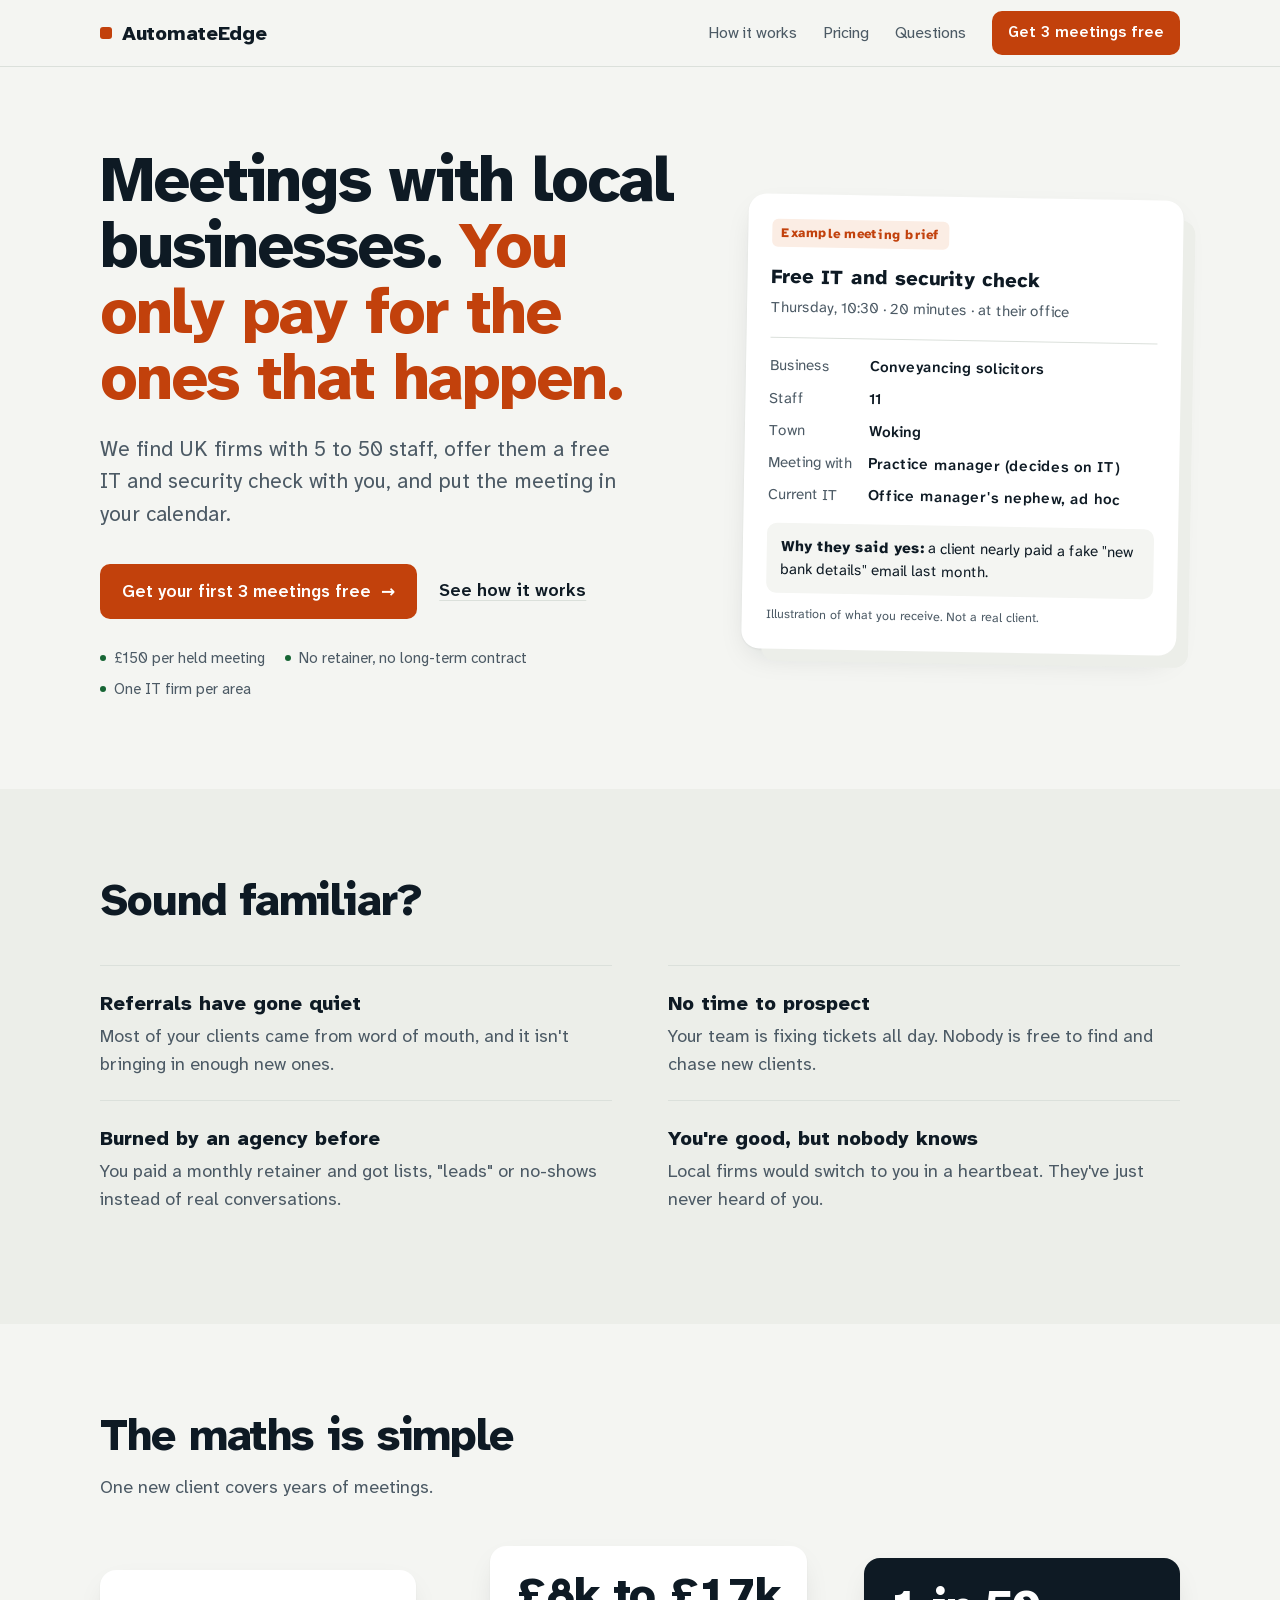
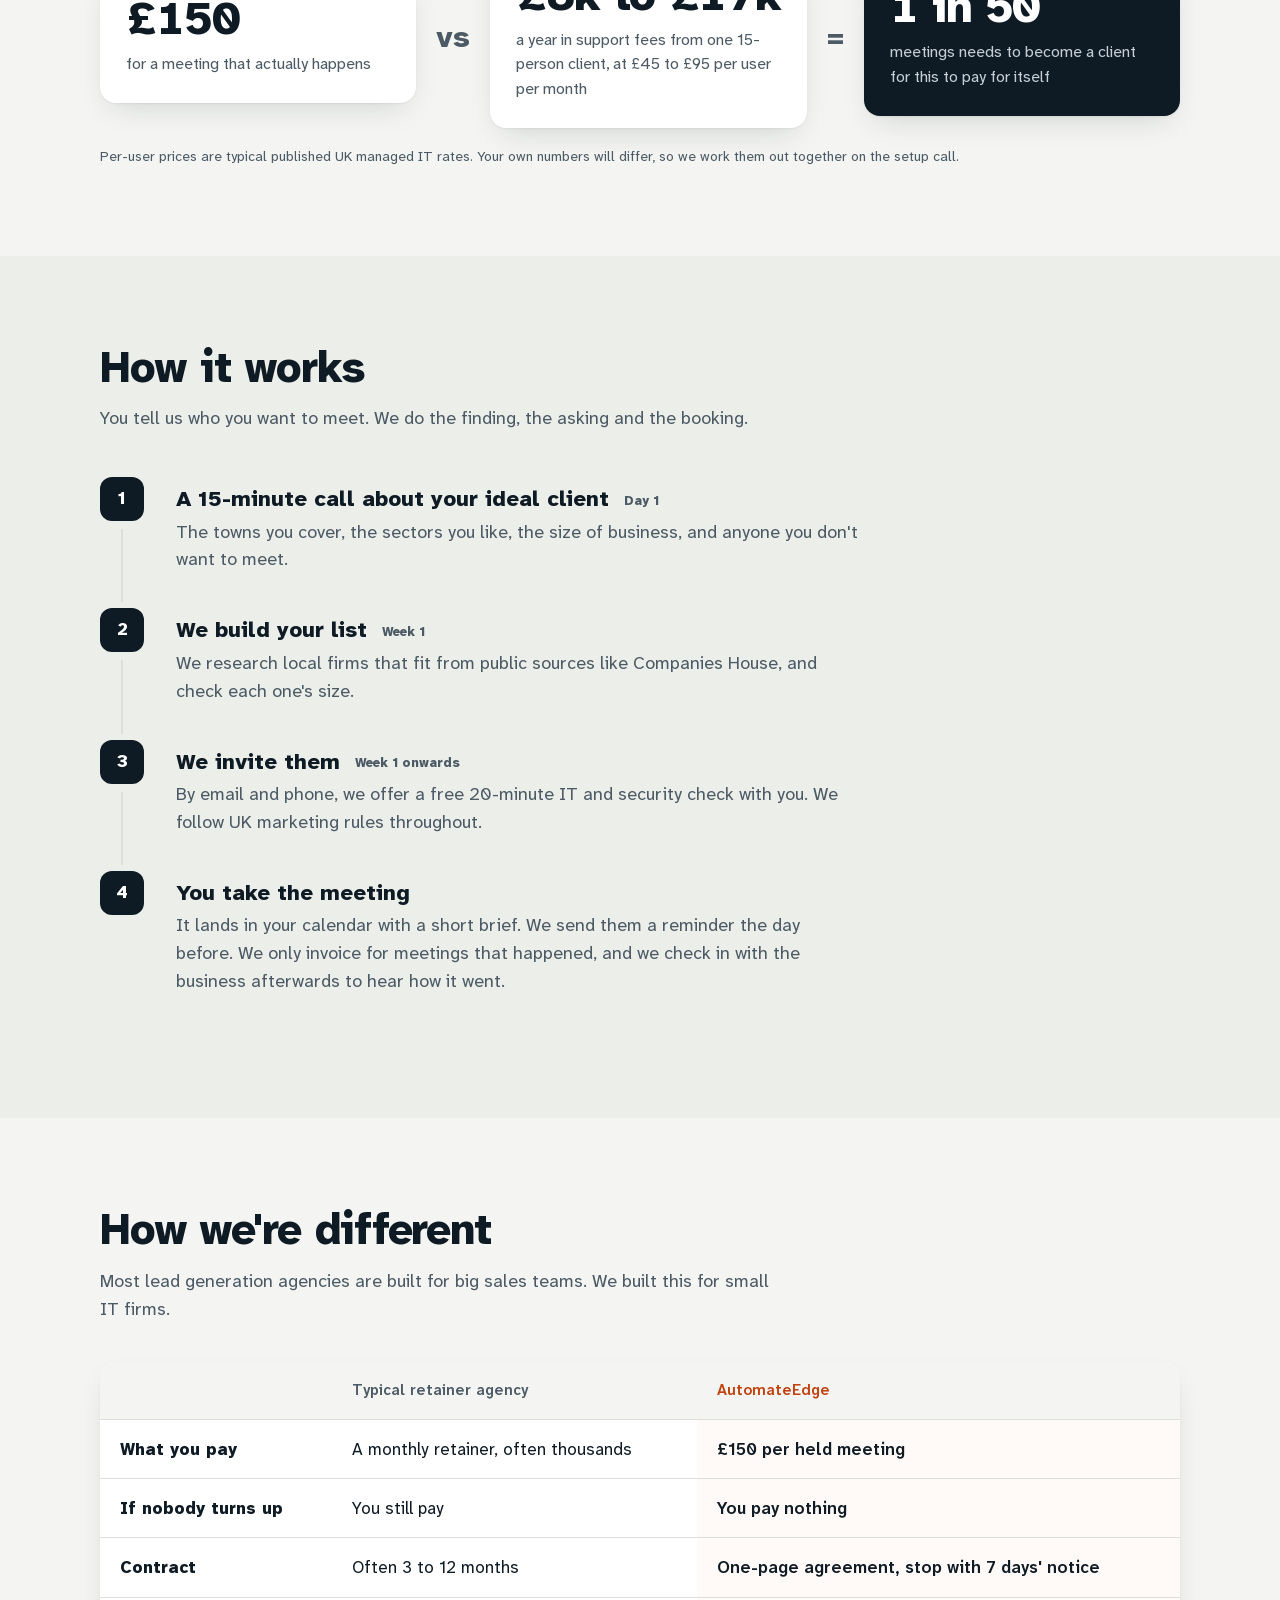
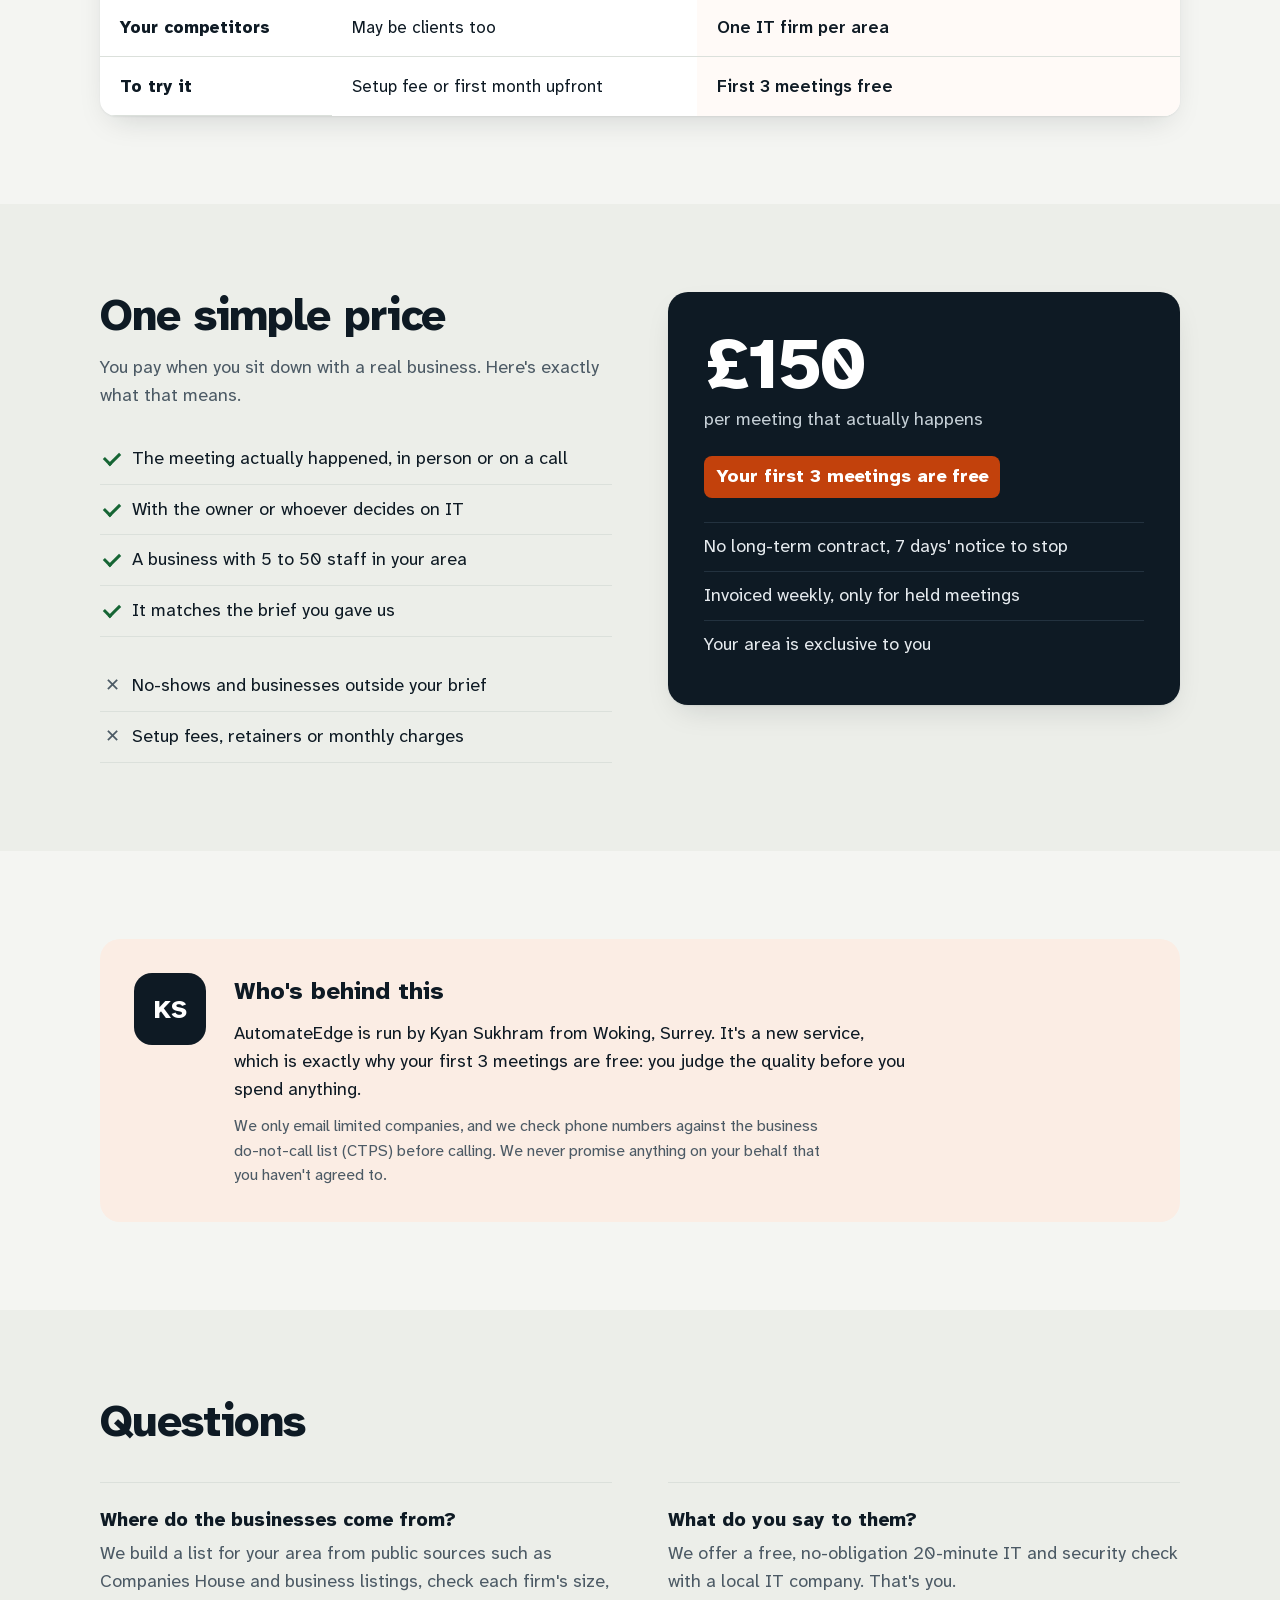
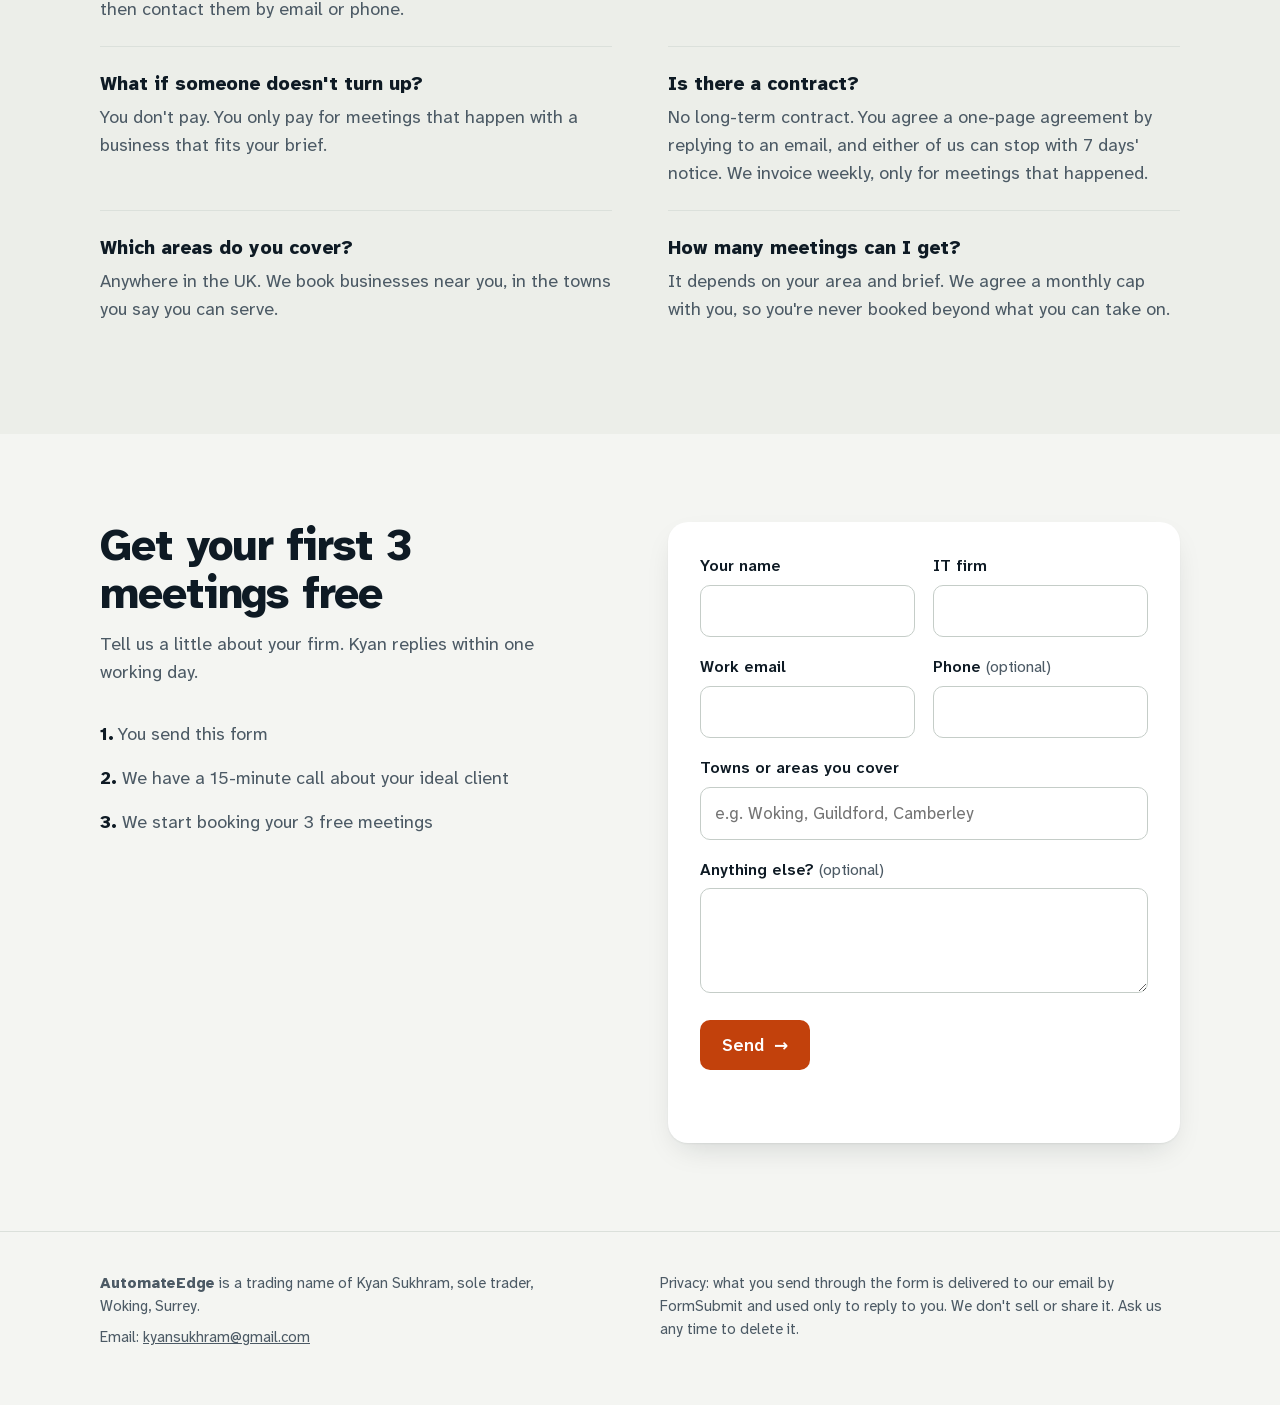
==== index.html @ c119143f "fix: same free-trial button wording everywhere Co-Authored-By: Claude Opus 5.5 <noreply@anthropic.co" ====
<!doctype html>
<html lang="en-GB">
<head>
<meta charset="utf-8">
<meta name="viewport" content="width=device-width, initial-scale=1">
<title>AutomateEdge | Meetings for IT support firms, pay per meeting held</title>
<meta name="description" content="We book meetings between UK IT support firms and local businesses with 5 to 50 staff. £150 per meeting that actually happens. First 3 free. No long-term contract.">
<link rel="canonical" href="https://automateedge.ai/">
<meta property="og:title" content="AutomateEdge | You only pay for meetings that happen">
<meta property="og:description" content="Meetings with local businesses of 5 to 50 staff, booked into your calendar. £150 per held meeting, first 3 free.">
<meta property="og:url" content="https://automateedge.ai/">
<meta property="og:type" content="website">
<script type="application/ld+json">
{"@context":"https://schema.org","@graph":[
 {"@type":"Organization","@id":"https://automateedge.ai/#org","name":"AutomateEdge","url":"https://automateedge.ai/","logo":"https://automateedge.ai/assets/favicon.svg","email":"kyansukhram@gmail.com"},
 {"@type":"WebSite","@id":"https://automateedge.ai/#site","name":"AutomateEdge","url":"https://automateedge.ai/","publisher":{"@id":"https://automateedge.ai/#org"}},
 {"@type":"Service","name":"Appointment setting for IT support firms","serviceType":"B2B appointment setting","provider":{"@id":"https://automateedge.ai/#org"},"areaServed":{"@type":"Country","name":"United Kingdom"},"offers":{"@type":"Offer","price":"150","priceCurrency":"GBP","description":"Per meeting held. First 3 free."}}
]}
</script>
<link rel="icon" href="assets/favicon.svg" type="image/svg+xml">
<link href="assets/fonts/fonts.css" rel="stylesheet">
<style>
:root{
  --bg:#f4f5f2;--bg2:#eceee9;--card:#fff;--ink:#0e1a24;--muted:#4c5a65;--line:#dbe0db;
  --accent:#c2410c;--accent-hover:#9a3412;--soft:#fbede4;--ok:#166534;--err:#b42318;
  --shadow:0 1px 2px rgba(14,26,36,.06),0 12px 32px -12px rgba(14,26,36,.18);
  --max:1120px;--ease:cubic-bezier(.2,.7,.2,1)
}
*{box-sizing:border-box;margin:0}
html{scroll-behavior:smooth}
body{font-family:'Atkinson Hyperlegible Next',system-ui,-apple-system,sans-serif;background:var(--bg);color:var(--ink);font-size:18px;line-height:1.55;-webkit-font-smoothing:antialiased}
a{color:inherit}
h1,h2,h3{text-wrap:balance}
p{text-wrap:pretty}
:focus-visible{outline:3px solid #fdba74;outline-offset:3px;border-radius:6px}
.skip{position:absolute;left:-999px;top:8px;background:var(--ink);color:#fff;padding:10px 14px;border-radius:8px;z-index:20}
.skip:focus{left:12px}
.wrap{max-width:var(--max);margin:0 auto;padding-left:20px;padding-right:20px}

/* header */
header{position:sticky;top:0;z-index:10;background:rgba(244,245,242,.9);backdrop-filter:blur(10px);border-bottom:1px solid var(--line)}
.bar{display:flex;align-items:center;justify-content:space-between;height:66px;gap:16px}
.logo{font-weight:800;font-size:20px;text-decoration:none;letter-spacing:-.015em;display:flex;align-items:center;gap:10px}
.logo i{width:12px;height:12px;border-radius:3px;background:var(--accent);display:inline-block}
nav{display:flex;align-items:center;gap:26px;font-size:16px}
nav a{text-decoration:none;color:var(--muted);transition:color .2s}
nav a:hover{color:var(--ink)}

/* buttons */
.btn{display:inline-flex;align-items:center;gap:10px;background:var(--accent);color:#fff;font-weight:600;text-decoration:none;border:0;border-radius:10px;padding:14px 22px;font-size:17px;font-family:inherit;cursor:pointer;min-height:50px;transition:background .2s var(--ease),transform .15s var(--ease)}
.btn:hover{background:var(--accent-hover)}
.btn:active{transform:translateY(1px) scale(.99)}
.btn .arr{transition:transform .2s var(--ease)}
.btn:hover .arr{transform:translateX(3px)}
.btn.small{padding:10px 16px;font-size:15px;min-height:40px}
.link{font-weight:600;text-decoration:underline;text-underline-offset:4px;text-decoration-color:var(--line)}
.link:hover{text-decoration-color:var(--accent)}

/* hero */
.hero{padding-top:80px;padding-bottom:88px;display:grid;grid-template-columns:1.15fr .85fr;gap:56px;align-items:center}
h1{font-size:clamp(38px,5.6vw,64px);line-height:1.03;letter-spacing:-.03em;font-weight:800}
h1 em{font-style:normal;color:var(--accent)}
.lead{font-size:clamp(19px,2vw,21px);color:var(--muted);max-width:42ch;margin-top:22px}
.cta-row{display:flex;flex-wrap:wrap;align-items:center;gap:22px;margin-top:34px}
.terms{display:flex;flex-wrap:wrap;gap:8px 20px;margin-top:28px;padding:0;font-size:15px;color:var(--muted)}
.terms li{list-style:none;display:flex;align-items:center;gap:8px}
.terms li::before{content:"";width:6px;height:6px;border-radius:50%;background:var(--ok)}

/* example brief card */
.brief{background:var(--card);border-radius:18px;box-shadow:16px 16px 0 -4px var(--bg2),var(--shadow);padding:24px;position:relative;transform:rotate(1deg)}
.tag{display:inline-block;font-size:13px;font-weight:700;letter-spacing:.02em;color:var(--accent);background:var(--soft);border-radius:6px;padding:4px 9px}
.brief h3{font-size:20px;margin:14px 0 4px}
.brief .when{color:var(--muted);font-size:15px}
.brief dl{display:grid;grid-template-columns:auto 1fr;gap:9px 16px;margin-top:18px;padding-top:16px;border-top:1px solid var(--line);font-size:15px}
.brief dt{color:var(--muted)}
.brief dd{font-weight:600}
.brief .why{margin-top:16px;font-size:15px;background:var(--bg);border-radius:10px;padding:12px 14px}
.brief .fine{font-size:12.5px;color:var(--muted);margin-top:12px}

/* sections */
section{padding:88px 0}
section.alt{background:var(--bg2)}
h2{font-size:clamp(30px,3.6vw,44px);line-height:1.08;letter-spacing:-.025em;font-weight:800;max-width:20ch}
.sub{color:var(--muted);margin-top:14px;max-width:58ch}

/* pains */
.pains{display:grid;grid-template-columns:repeat(2,1fr);gap:0 56px;margin-top:40px;padding:0}
.pains li{list-style:none;padding:22px 0;border-top:1px solid var(--line)}
.pains strong{display:block;font-size:20px;margin-bottom:4px}
.pains span{color:var(--muted)}

/* maths */
.maths{display:grid;grid-template-columns:1fr auto 1fr auto 1fr;align-items:center;gap:20px;margin-top:44px}
.m{background:var(--card);border-radius:16px;padding:26px;box-shadow:var(--shadow)}
.m .n{font-size:clamp(34px,4vw,46px);font-weight:800;letter-spacing:-.03em;line-height:1;font-variant-numeric:tabular-nums}
.m p{color:var(--muted);margin-top:10px;font-size:16px}
.m.hi{background:var(--ink);color:#fff}
.m.hi p{color:#c5cfd6}
.op{font-size:30px;font-weight:800;color:var(--muted)}
.source{font-size:14px;color:var(--muted);margin-top:18px}

/* steps */
.timeline{margin-top:44px;padding:0;max-width:760px}
.timeline li{list-style:none;display:grid;grid-template-columns:56px 1fr;gap:20px;padding-bottom:34px;position:relative;counter-increment:t}
.timeline li::before{content:counter(t);width:44px;height:44px;border-radius:12px;background:var(--ink);color:#fff;font-weight:800;display:grid;place-items:center;font-size:18px}
.timeline li:not(:last-child)::after{content:"";position:absolute;left:21px;top:52px;bottom:6px;width:2px;background:var(--line)}
.timeline h3{font-size:22px;line-height:1.25;margin-top:8px}
.timeline p{color:var(--muted);margin-top:6px}
.timeline .day{display:inline-block;font-size:13px;font-weight:700;color:var(--muted);margin-left:8px;vertical-align:middle}

/* compare */
.compare{width:100%;border-collapse:collapse;margin-top:40px;background:var(--card);border-radius:16px;overflow:hidden;box-shadow:var(--shadow);font-size:17px}
.compare th,.compare td{text-align:left;padding:16px 20px;border-bottom:1px solid var(--line);vertical-align:top}
.compare thead th{font-size:15px;color:var(--muted);font-weight:600;background:var(--bg)}
.compare thead th.us{color:var(--accent)}
.compare td.us{font-weight:600;background:#fffaf7}
.compare tr:last-child td{border-bottom:0}

/* pricing + who */
.two{display:grid;grid-template-columns:1fr 1fr;gap:56px;align-items:start}
.price{background:var(--ink);color:#fff;border-radius:20px;padding:36px;box-shadow:var(--shadow)}
.price .big{font-size:72px;font-weight:800;letter-spacing:-.035em;line-height:1}
.price .per{color:#c5cfd6;margin-top:6px}
.price .free{display:inline-block;background:var(--accent);border-radius:8px;padding:7px 12px;font-weight:700;margin-top:22px}
.price ul{margin-top:24px;padding:0}
.price li{list-style:none;padding:10px 0;border-top:1px solid #23323f;color:#e5eaee}
.ticks{margin-top:24px;padding:0}
.ticks li{list-style:none;padding:11px 0 11px 32px;border-bottom:1px solid var(--line);position:relative}
.ticks li::before{content:"";position:absolute;left:4px;top:18px;width:13px;height:7px;border-left:3px solid var(--ok);border-bottom:3px solid var(--ok);transform:rotate(-45deg)}
.ticks.no li::before{border:0;width:auto;height:auto;transform:none;content:"✕";color:var(--muted);top:11px;left:5px;font-weight:800}
.who{display:grid;grid-template-columns:auto 1fr;gap:28px;align-items:start;background:var(--soft);border-radius:20px;padding:34px}
.mono{width:72px;height:72px;border-radius:18px;background:var(--ink);color:#fff;font-weight:800;font-size:26px;display:grid;place-items:center}
.who h3{font-size:24px}
.who p{margin-top:10px;max-width:60ch}
.who .note{font-size:16px;color:var(--muted)}

/* faq as two-column list */
.faq{display:grid;grid-template-columns:repeat(2,1fr);gap:0 56px;margin-top:36px}
.faq div{padding:22px 0;border-top:1px solid var(--line)}
.faq h3{font-size:19px;margin-bottom:6px}
.faq p{color:var(--muted)}

/* form */
form{background:var(--card);border-radius:20px;padding:32px;display:grid;grid-template-columns:1fr 1fr;gap:18px;box-shadow:var(--shadow)}
label{display:block;font-weight:600;font-size:16px;margin-bottom:6px}
.opt{font-weight:400;color:var(--muted)}
input,textarea{width:100%;font:inherit;font-size:17px;padding:12px 14px;border:1.5px solid #c5cdc8;border-radius:10px;background:#fff;color:var(--ink);transition:border-color .2s}
input:focus,textarea:focus{outline:3px solid #fed7aa;border-color:var(--accent)}
[aria-invalid=true]{border-color:var(--err)}
.full{grid-column:1/-1}
.hp{position:absolute;left:-9999px}
.msg{font-size:16px;min-height:1.4em}
.msg.ok{color:var(--ok)}.msg.err{color:var(--err)}
.steps-mini{margin-top:26px;padding:0;color:var(--muted)}
.steps-mini li{list-style:none;padding:8px 0}
.steps-mini b{color:var(--ink)}

footer{padding:40px 0 56px;border-top:1px solid var(--line);color:var(--muted);font-size:15px}
footer .row{display:flex;flex-wrap:wrap;justify-content:space-between;gap:20px}
footer p+p{margin-top:8px}
footer .row>div{max-width:520px}

@media (max-width:900px){
  nav a:not(.btn){display:none}
  .hero,.two,form,.pains,.faq{grid-template-columns:1fr}
  .hero{padding-top:48px;padding-bottom:64px;gap:44px}
  .brief{transform:none}
  .maths{grid-template-columns:1fr}
  .op{text-align:center;line-height:.6}
  section{padding:64px 0}
  .price,.who,form{padding:24px}
  .who{grid-template-columns:1fr}
  .compare{font-size:15px}
  .compare th,.compare td{padding:12px}
}
</style>
</head>
<body>
<a class="skip" href="#main">Skip to content</a>
<header>
  <div class="wrap bar">
    <a class="logo" href="#top"><i aria-hidden="true"></i>AutomateEdge</a>
    <nav aria-label="Main">
      <a href="#how">How it works</a>
      <a href="#pricing">Pricing</a>
      <a href="#faq">Questions</a>
      <a class="btn small" href="#start">Get 3 meetings free</a>
    </nav>
  </div>
</header>

<main id="main">
  <div class="wrap hero" id="top">
    <div>
      <h1>Meetings with local businesses. <em>You only pay for the ones that happen.</em></h1>
      <p class="lead">We find UK firms with 5 to 50 staff, offer them a free IT and security check with you, and put the meeting in your calendar.</p>
      <div class="cta-row">
        <a class="btn" href="#start">Get your first 3 meetings free <span class="arr" aria-hidden="true">→</span></a>
        <a class="link" href="#how">See how it works</a>
      </div>
      <ul class="terms" aria-label="Key terms">
        <li>£150 per held meeting</li>
        <li>No retainer, no long-term contract</li>
        <li>One IT firm per area</li>
      </ul>
    </div>
    <aside class="brief" aria-label="Example of a meeting brief">
      <span class="tag">Example meeting brief</span>
      <h3>Free IT and security check</h3>
      <p class="when">Thursday, 10:30 · 20 minutes · at their office</p>
      <dl>
        <dt>Business</dt><dd>Conveyancing solicitors</dd>
        <dt>Staff</dt><dd>11</dd>
        <dt>Town</dt><dd>Woking</dd>
        <dt>Meeting with</dt><dd>Practice manager (decides on IT)</dd>
        <dt>Current IT</dt><dd>Office manager's nephew, ad hoc</dd>
      </dl>
      <p class="why"><b>Why they said yes:</b> a client nearly paid a fake "new bank details" email last month.</p>
      <p class="fine">Illustration of what you receive. Not a real client.</p>
    </aside>
  </div>

  <section class="alt" aria-labelledby="pain">
    <div class="wrap">
      <h2 id="pain">Sound familiar?</h2>
      <ul class="pains">
        <li><strong>Referrals have gone quiet</strong><span>Most of your clients came from word of mouth, and it isn't bringing in enough new ones.</span></li>
        <li><strong>No time to prospect</strong><span>Your team is fixing tickets all day. Nobody is free to find and chase new clients.</span></li>
        <li><strong>Burned by an agency before</strong><span>You paid a monthly retainer and got lists, "leads" or no-shows instead of real conversations.</span></li>
        <li><strong>You're good, but nobody knows</strong><span>Local firms would switch to you in a heartbeat. They've just never heard of you.</span></li>
      </ul>
    </div>
  </section>

  <section aria-labelledby="maths">
    <div class="wrap">
      <h2 id="maths">The maths is simple</h2>
      <p class="sub">One new client covers years of meetings.</p>
      <div class="maths">
        <div class="m"><div class="n">£150</div><p>for a meeting that actually happens</p></div>
        <div class="op" aria-hidden="true">vs</div>
        <div class="m"><div class="n">£8k to £17k</div><p>a year in support fees from one 15-person client, at £45 to £95 per user per month</p></div>
        <div class="op" aria-hidden="true">=</div>
        <div class="m hi"><div class="n">1 in 50</div><p>meetings needs to become a client for this to pay for itself</p></div>
      </div>
      <p class="source">Per-user prices are typical published UK managed IT rates. Your own numbers will differ, so we work them out together on the setup call.</p>
    </div>
  </section>

  <section class="alt" id="how" aria-labelledby="how-h">
    <div class="wrap">
      <h2 id="how-h">How it works</h2>
      <p class="sub">You tell us who you want to meet. We do the finding, the asking and the booking.</p>
      <ol class="timeline">
        <li><div><h3>A 15-minute call about your ideal client <span class="day">Day 1</span></h3><p>The towns you cover, the sectors you like, the size of business, and anyone you don't want to meet.</p></div></li>
        <li><div><h3>We build your list <span class="day">Week 1</span></h3><p>We research local firms that fit from public sources like Companies House, and check each one's size.</p></div></li>
        <li><div><h3>We invite them <span class="day">Week 1 onwards</span></h3><p>By email and phone, we offer a free 20-minute IT and security check with you. We follow UK marketing rules throughout.</p></div></li>
        <li><div><h3>You take the meeting</h3><p>It lands in your calendar with a short brief. We send them a reminder the day before. We only invoice for meetings that happened, and we check in with the business afterwards to hear how it went.</p></div></li>
      </ol>
    </div>
  </section>

  <section aria-labelledby="cmp">
    <div class="wrap">
      <h2 id="cmp">How we're different</h2>
      <p class="sub">Most lead generation agencies are built for big sales teams. We built this for small IT firms.</p>
      <table class="compare">
        <thead><tr><th scope="col"></th><th scope="col">Typical retainer agency</th><th scope="col" class="us">AutomateEdge</th></tr></thead>
        <tbody>
          <tr><th scope="row">What you pay</th><td>A monthly retainer, often thousands</td><td class="us">£150 per held meeting</td></tr>
          <tr><th scope="row">If nobody turns up</th><td>You still pay</td><td class="us">You pay nothing</td></tr>
          <tr><th scope="row">Contract</th><td>Often 3 to 12 months</td><td class="us">One-page agreement, stop with 7 days' notice</td></tr>
          <tr><th scope="row">Your competitors</th><td>May be clients too</td><td class="us">One IT firm per area</td></tr>
          <tr><th scope="row">To try it</th><td>Setup fee or first month upfront</td><td class="us">First 3 meetings free</td></tr>
        </tbody>
      </table>
    </div>
  </section>

  <section class="alt" id="pricing" aria-labelledby="price-h">
    <div class="wrap two">
      <div>
        <h2 id="price-h">One simple price</h2>
        <p class="sub">You pay when you sit down with a real business. Here's exactly what that means.</p>
        <ul class="ticks">
          <li>The meeting actually happened, in person or on a call</li>
          <li>With the owner or whoever decides on IT</li>
          <li>A business with 5 to 50 staff in your area</li>
          <li>It matches the brief you gave us</li>
        </ul>
        <ul class="ticks no" aria-label="Never charged">
          <li>No-shows and businesses outside your brief</li>
          <li>Setup fees, retainers or monthly charges</li>
        </ul>
      </div>
      <div class="price">
        <div class="big">£150</div>
        <div class="per">per meeting that actually happens</div>
        <div class="free">Your first 3 meetings are free</div>
        <ul>
          <li>No long-term contract, 7 days' notice to stop</li>
          <li>Invoiced weekly, only for held meetings</li>
          <li>Your area is exclusive to you</li>
        </ul>
      </div>
    </div>
  </section>

  <section aria-labelledby="who-h">
    <div class="wrap">
      <div class="who">
        <div class="mono" aria-hidden="true">KS</div>
        <div>
          <h3 id="who-h">Who's behind this</h3>
          <p>AutomateEdge is run by Kyan Sukhram from Woking, Surrey. It's a new service, which is exactly why your first 3 meetings are free: you judge the quality before you spend anything.</p>
          <p class="note">We only email limited companies, and we check phone numbers against the business do-not-call list (CTPS) before calling. We never promise anything on your behalf that you haven't agreed to.</p>
        </div>
      </div>
    </div>
  </section>

  <section class="alt" id="faq" aria-labelledby="faq-h">
    <div class="wrap">
      <h2 id="faq-h">Questions</h2>
      <div class="faq">
        <div><h3>Where do the businesses come from?</h3><p>We build a list for your area from public sources such as Companies House and business listings, check each firm's size, then contact them by email or phone.</p></div>
        <div><h3>What do you say to them?</h3><p>We offer a free, no-obligation 20-minute IT and security check with a local IT company. That's you.</p></div>
        <div><h3>What if someone doesn't turn up?</h3><p>You don't pay. You only pay for meetings that happen with a business that fits your brief.</p></div>
        <div><h3>Is there a contract?</h3><p>No long-term contract. You agree a one-page agreement by replying to an email, and either of us can stop with 7 days' notice. We invoice weekly, only for meetings that happened.</p></div>
        <div><h3>Which areas do you cover?</h3><p>Anywhere in the UK. We book businesses near you, in the towns you say you can serve.</p></div>
        <div><h3>How many meetings can I get?</h3><p>It depends on your area and brief. We agree a monthly cap with you, so you're never booked beyond what you can take on.</p></div>
      </div>
    </div>
  </section>

  <section id="start" aria-labelledby="start-h">
    <div class="wrap two">
      <div>
        <h2 id="start-h">Get your first 3 meetings free</h2>
        <p class="sub">Tell us a little about your firm. Kyan replies within one working day.</p>
        <ol class="steps-mini">
          <li><b>1.</b> You send this form</li>
          <li><b>2.</b> We have a 15-minute call about your ideal client</li>
          <li><b>3.</b> We start booking your 3 free meetings</li>
        </ol>
      </div>
      <form id="enquiry" novalidate>
        <div><label for="name">Your name</label><input id="name" name="name" autocomplete="name" required></div>
        <div><label for="company">IT firm</label><input id="company" name="company" autocomplete="organization" required></div>
        <div><label for="email">Work email</label><input id="email" name="email" type="email" autocomplete="email" required></div>
        <div><label for="phone">Phone <span class="opt">(optional)</span></label><input id="phone" name="phone" type="tel" autocomplete="tel"></div>
        <div class="full"><label for="area">Towns or areas you cover</label><input id="area" name="area" placeholder="e.g. Woking, Guildford, Camberley" required></div>
        <div class="full"><label for="note">Anything else? <span class="opt">(optional)</span></label><textarea id="note" name="note" rows="3"></textarea></div>
        <input class="hp" name="_honey" tabindex="-1" autocomplete="off" aria-hidden="true">
        <div class="full"><button class="btn" id="send" type="submit">Send <span class="arr" aria-hidden="true">→</span></button></div>
        <p class="msg full" id="msg" role="status" aria-live="polite"></p>
      </form>
    </div>
  </section>
</main>

<footer>
  <div class="wrap row">
    <div>
      <p><strong>AutomateEdge</strong> is a trading name of Kyan Sukhram, sole trader, Woking, Surrey.</p>
      <p>Email: <a href="mailto:kyansukhram@gmail.com">kyansukhram@gmail.com</a></p>
    </div>
    <div>
      <p>Privacy: what you send through the form is delivered to our email by FormSubmit and used only to reply to you. We don't sell or share it. Ask us any time to delete it.</p>
    </div>
  </div>
</footer>

<script>
(function () {
  var ENDPOINT = 'https://formsubmit.co/ajax/de3dee0c972bc49ac073096827a7b243';
  var f = document.getElementById('enquiry'), msg = document.getElementById('msg'), btn = document.getElementById('send');
  var label = btn.innerHTML;
  function show(t, ok) { msg.textContent = t; msg.className = 'msg full ' + (ok ? 'ok' : 'err'); }
  f.addEventListener('input', function (e) { e.target.removeAttribute('aria-invalid'); });
  f.addEventListener('submit', function (e) {
    e.preventDefault();
    var d = { name: f.name.value.trim(), company: f.company.value.trim(), email: f.email.value.trim(), phone: f.phone.value.trim(),
      area: f.area.value.trim(), note: f.note.value.trim(), _honey: f._honey.value,
      _subject: 'AutomateEdge meetings enquiry', _template: 'table', _captcha: 'false' };
    var bad = !d.name ? ['name', 'Add your name.'] : !d.company ? ['company', 'Add your IT firm.'] :
      !/^[^\s@]+@[^\s@]+\.[^\s@]+$/.test(d.email) ? ['email', 'Check your email address.'] : !d.area ? ['area', 'Add the areas you cover.'] : null;
    if (bad) { f[bad[0]].setAttribute('aria-invalid', 'true'); f[bad[0]].focus(); show(bad[1], false); return; }
    btn.disabled = true; btn.textContent = 'Sending…'; show('Sending… this can take up to 30 seconds.', true);
    fetch(ENDPOINT, { method: 'POST', headers: { 'Content-Type': 'application/json', 'Accept': 'application/json' }, body: JSON.stringify(d) })
      .then(function (r) { return r.json().then(function (j) { return { ok: r.ok, j: j }; }); })
      .then(function (res) {
        if (res.ok && String(res.j.success) === 'true') { f.reset(); show('Thanks. Kyan will reply within one working day.', true); }
        else { console.error('Enquiry error', res.j); show("That didn't send. Email kyansukhram@gmail.com instead.", false); }
      })
      .catch(function (err) { console.error('Enquiry network error', err); show('No connection. Try again, or email kyansukhram@gmail.com.', false); })
      .finally(function () { btn.disabled = false; btn.innerHTML = label; });
  });
})();
</script>
</body>
</html>
---- assets/fonts/fonts.css ----
/* latin-ext */
@font-face {
  font-family: 'Atkinson Hyperlegible Next';
  font-style: normal;
  font-weight: 400;
  font-display: swap;
  src: url(atkinson-next-400-latin-ext.woff2) format('woff2');
  unicode-range: U+0100-02BA, U+02BD-02C5, U+02C7-02CC, U+02CE-02D7, U+02DD-02FF, U+0304, U+0308, U+0329, U+1D00-1DBF, U+1E00-1E9F, U+1EF2-1EFF, U+2020, U+20A0-20AB, U+20AD-20C4, U+2113, U+2C60-2C7F, U+A720-A7FF;
}
/* latin */
@font-face {
  font-family: 'Atkinson Hyperlegible Next';
  font-style: normal;
  font-weight: 400;
  font-display: swap;
  src: url(atkinson-next-400-latin.woff2) format('woff2');
  unicode-range: U+0000-00FF, U+0131, U+0152-0153, U+02BB-02BC, U+02C6, U+02DA, U+02DC, U+0304, U+0308, U+0329, U+2000-206F, U+20AC, U+2122, U+2191, U+2193, U+2212, U+2215, U+FEFF, U+FFFD;
}
/* latin-ext */
@font-face {
  font-family: 'Atkinson Hyperlegible Next';
  font-style: normal;
  font-weight: 600;
  font-display: swap;
  src: url(atkinson-next-600-latin-ext.woff2) format('woff2');
  unicode-range: U+0100-02BA, U+02BD-02C5, U+02C7-02CC, U+02CE-02D7, U+02DD-02FF, U+0304, U+0308, U+0329, U+1D00-1DBF, U+1E00-1E9F, U+1EF2-1EFF, U+2020, U+20A0-20AB, U+20AD-20C4, U+2113, U+2C60-2C7F, U+A720-A7FF;
}
/* latin */
@font-face {
  font-family: 'Atkinson Hyperlegible Next';
  font-style: normal;
  font-weight: 600;
  font-display: swap;
  src: url(atkinson-next-600-latin.woff2) format('woff2');
  unicode-range: U+0000-00FF, U+0131, U+0152-0153, U+02BB-02BC, U+02C6, U+02DA, U+02DC, U+0304, U+0308, U+0329, U+2000-206F, U+20AC, U+2122, U+2191, U+2193, U+2212, U+2215, U+FEFF, U+FFFD;
}
/* latin-ext */
@font-face {
  font-family: 'Atkinson Hyperlegible Next';
  font-style: normal;
  font-weight: 800;
  font-display: swap;
  src: url(atkinson-next-800-latin-ext.woff2) format('woff2');
  unicode-range: U+0100-02BA, U+02BD-02C5, U+02C7-02CC, U+02CE-02D7, U+02DD-02FF, U+0304, U+0308, U+0329, U+1D00-1DBF, U+1E00-1E9F, U+1EF2-1EFF, U+2020, U+20A0-20AB, U+20AD-20C4, U+2113, U+2C60-2C7F, U+A720-A7FF;
}
/* latin */
@font-face {
  font-family: 'Atkinson Hyperlegible Next';
  font-style: normal;
  font-weight: 800;
  font-display: swap;
  src: url(atkinson-next-800-latin.woff2) format('woff2');
  unicode-range: U+0000-00FF, U+0131, U+0152-0153, U+02BB-02BC, U+02C6, U+02DA, U+02DC, U+0304, U+0308, U+0329, U+2000-206F, U+20AC, U+2122, U+2191, U+2193, U+2212, U+2215, U+FEFF, U+FFFD;
}
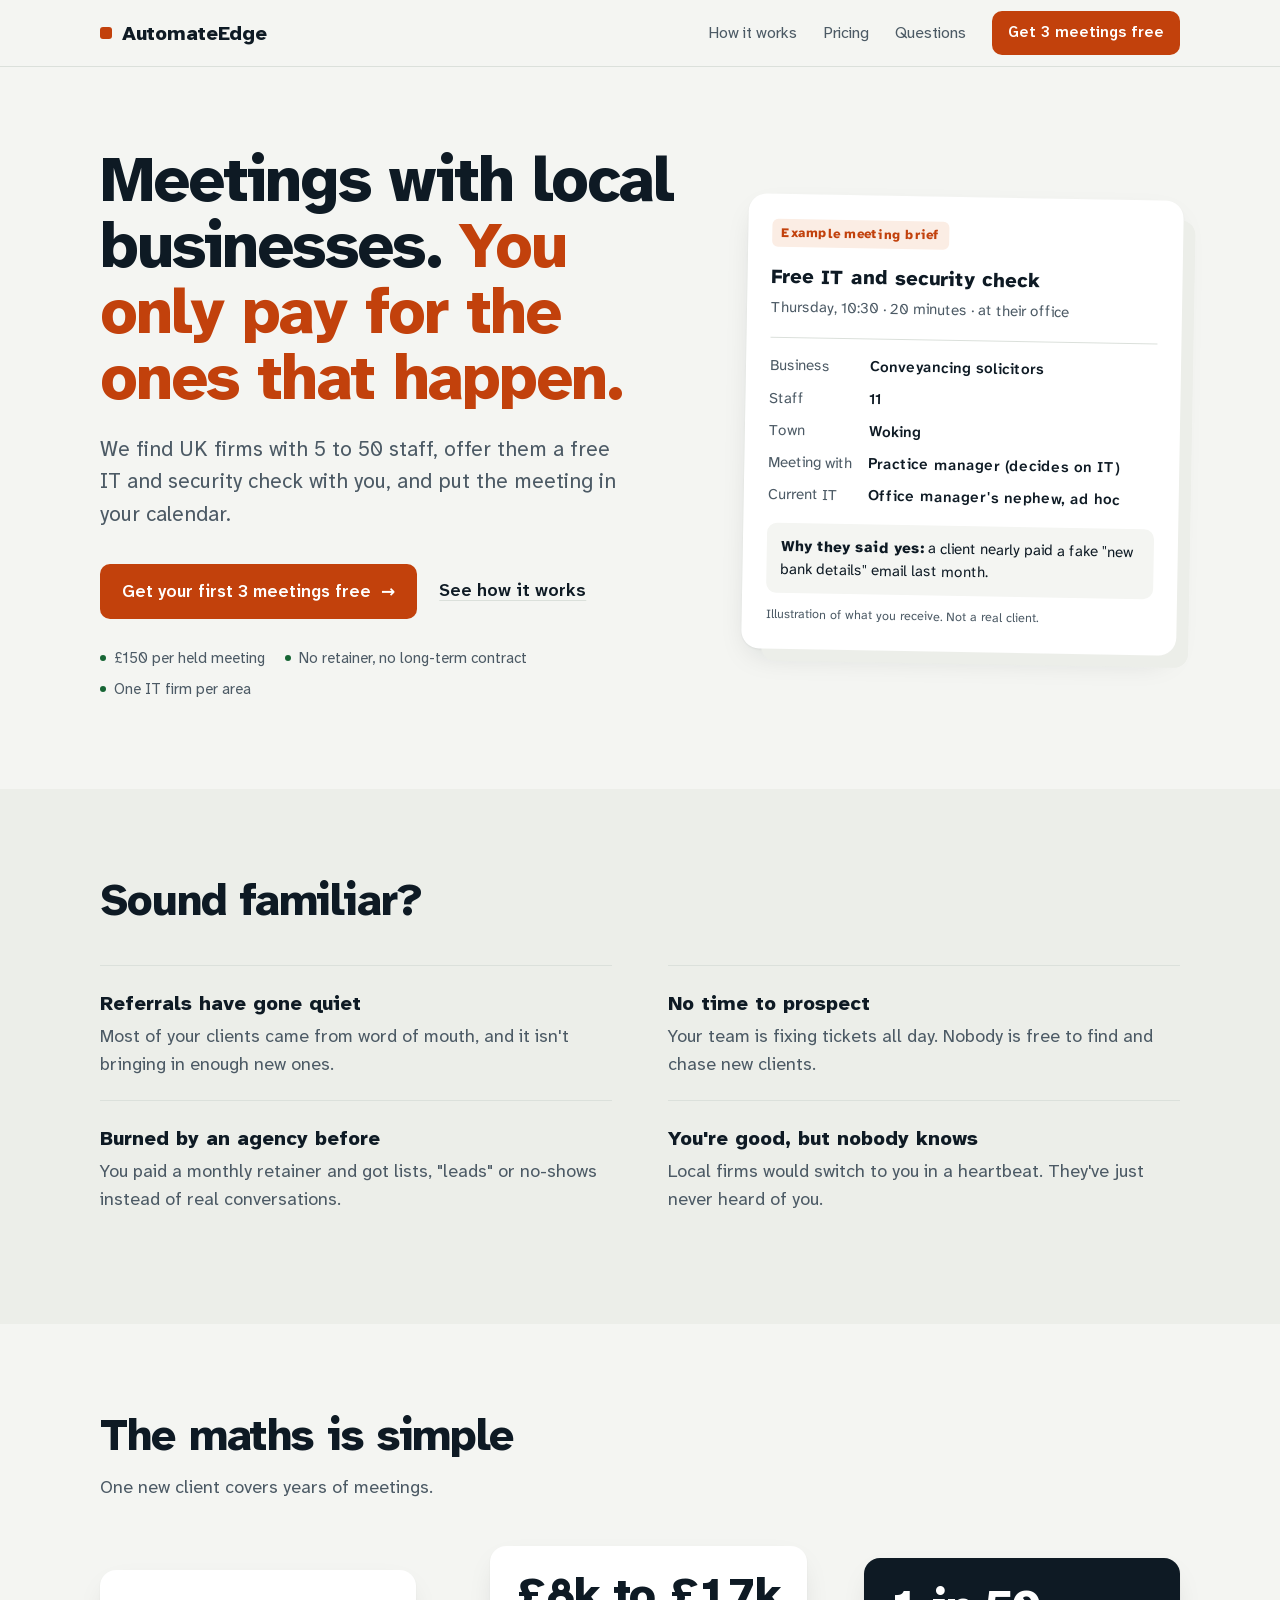
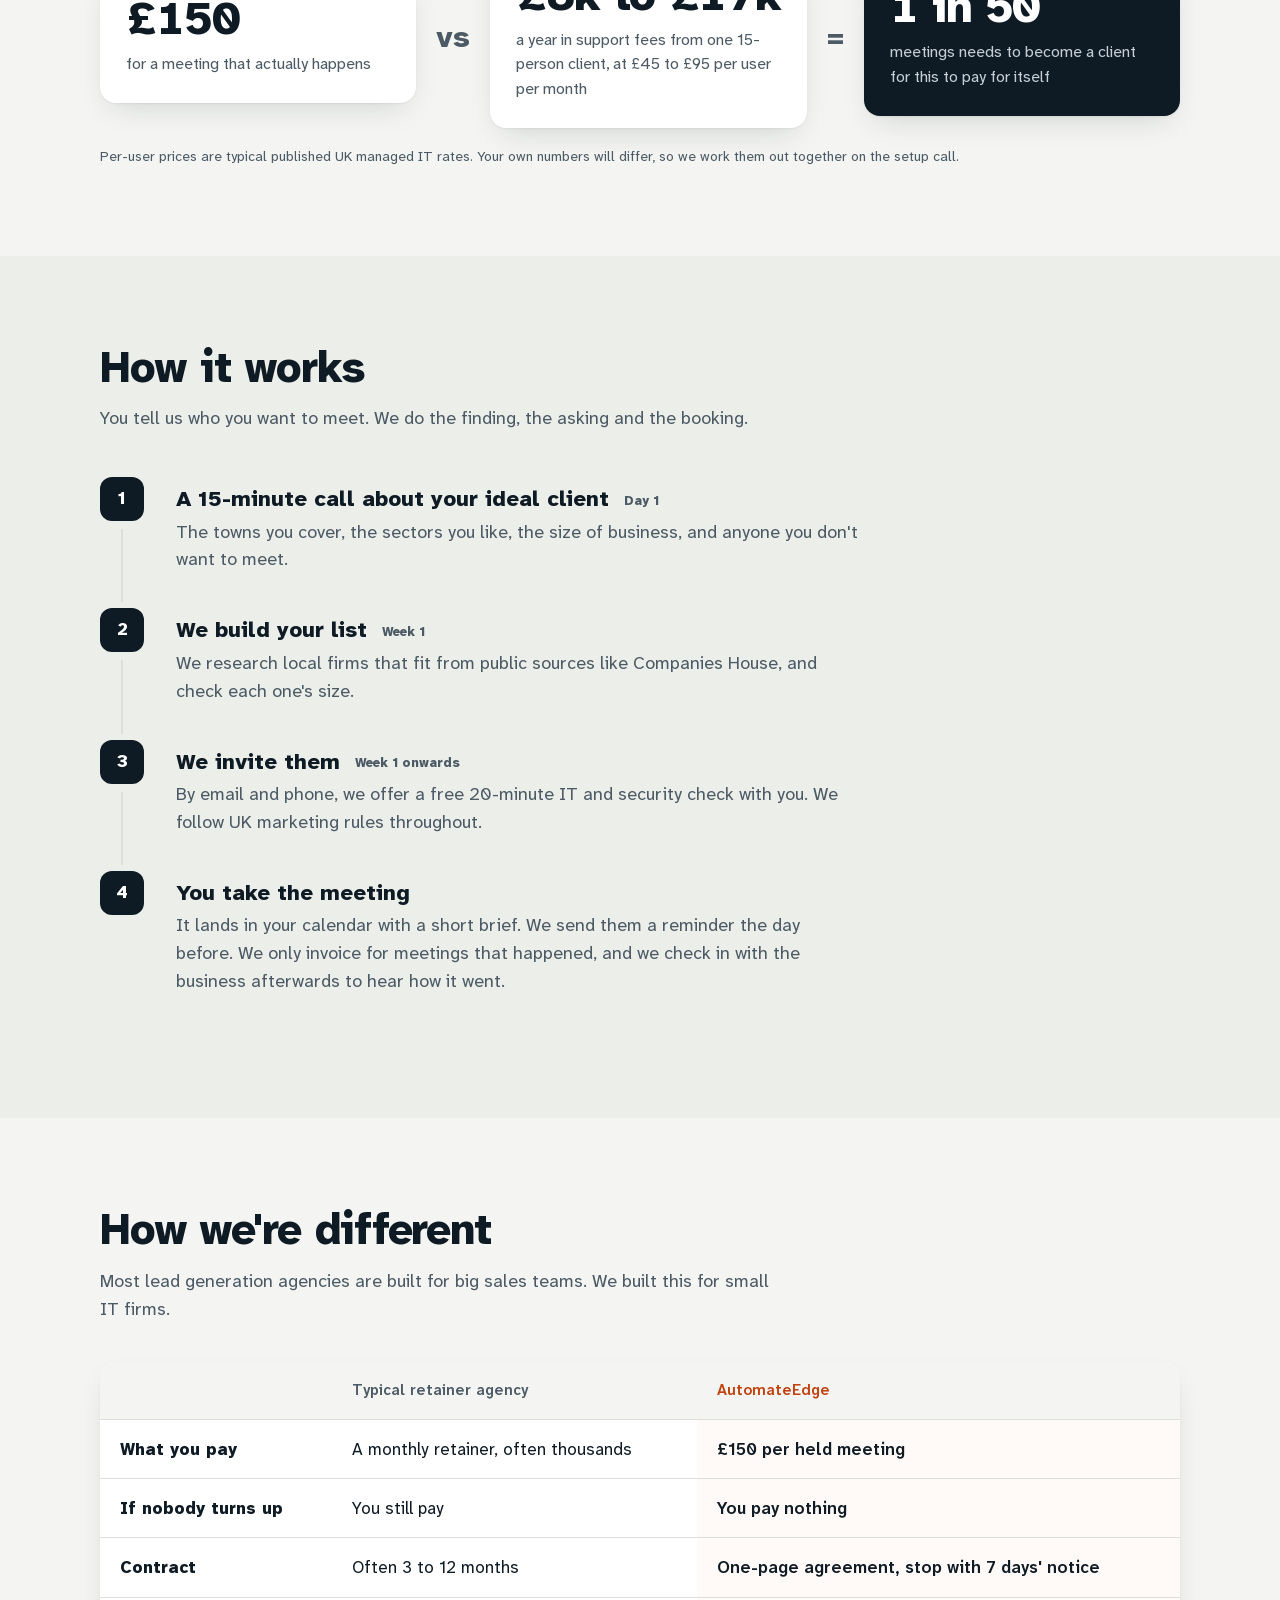
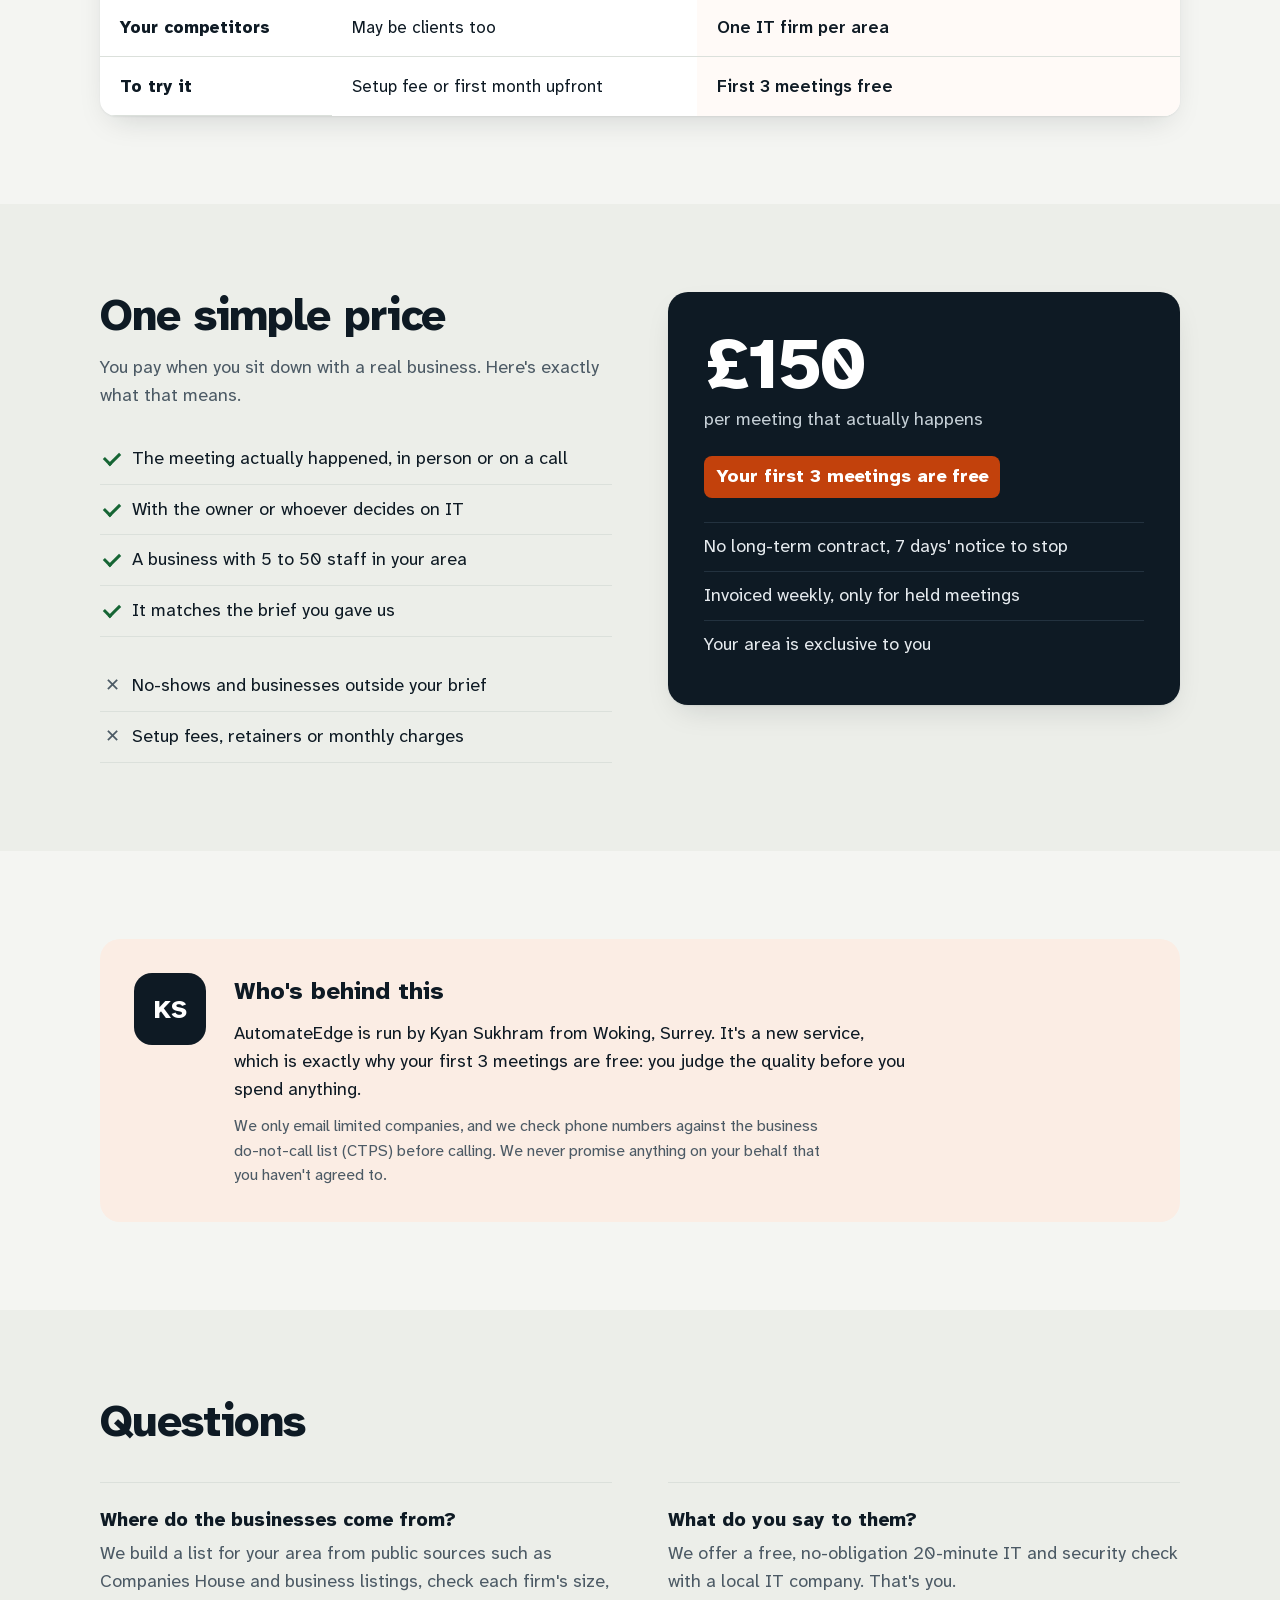
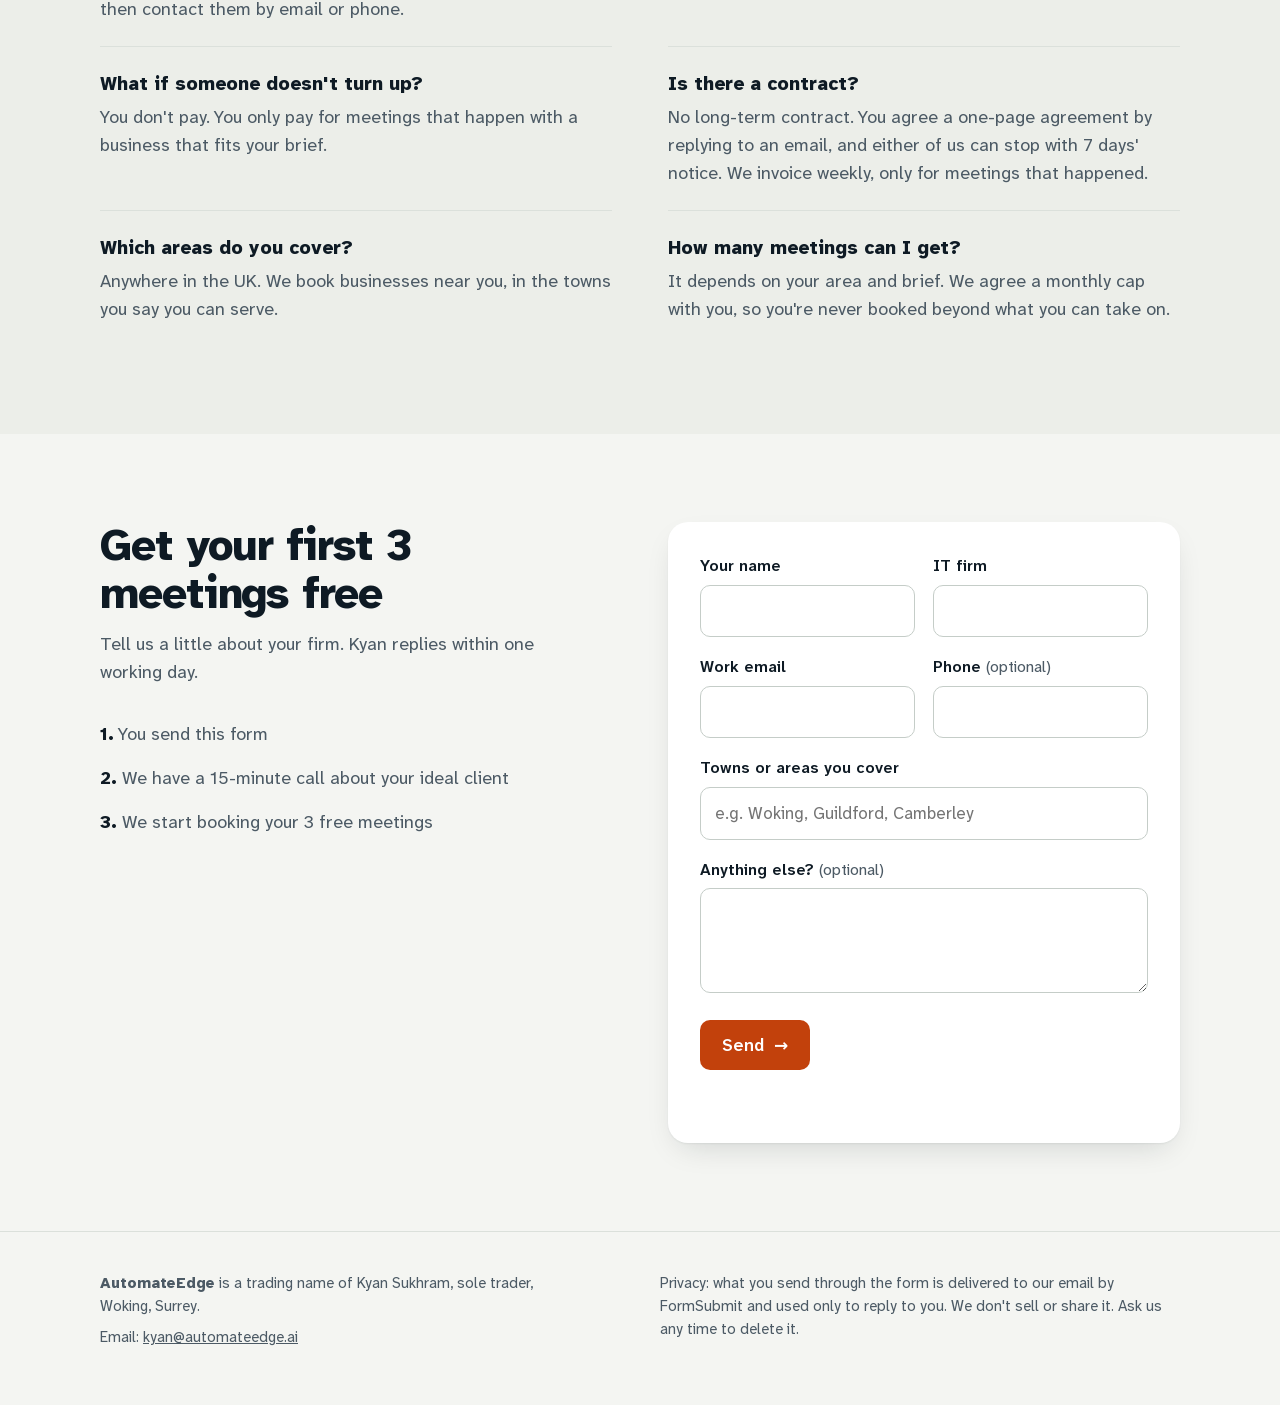
==== commit 4ac13d5d: "fix: use kyan@automateedge.ai on the site Co-Authored-By: Claude Opus 5.5 <noreply@anthropic.com>" ====
--- a/index.html
+++ b/index.html
@@ -12,7 +12,7 @@
 <meta property="og:type" content="website">
 <script type="application/ld+json">
 {"@context":"https://schema.org","@graph":[
- {"@type":"Organization","@id":"https://automateedge.ai/#org","name":"AutomateEdge","url":"https://automateedge.ai/","logo":"https://automateedge.ai/assets/favicon.svg","email":"kyansukhram@gmail.com"},
+ {"@type":"Organization","@id":"https://automateedge.ai/#org","name":"AutomateEdge","url":"https://automateedge.ai/","logo":"https://automateedge.ai/assets/favicon.svg","email":"kyan@automateedge.ai"},
  {"@type":"WebSite","@id":"https://automateedge.ai/#site","name":"AutomateEdge","url":"https://automateedge.ai/","publisher":{"@id":"https://automateedge.ai/#org"}},
  {"@type":"Service","name":"Appointment setting for IT support firms","serviceType":"B2B appointment setting","provider":{"@id":"https://automateedge.ai/#org"},"areaServed":{"@type":"Country","name":"United Kingdom"},"offers":{"@type":"Offer","price":"150","priceCurrency":"GBP","description":"Per meeting held. First 3 free."}}
 ]}
@@ -363,7 +363,7 @@
   <div class="wrap row">
     <div>
       <p><strong>AutomateEdge</strong> is a trading name of Kyan Sukhram, sole trader, Woking, Surrey.</p>
-      <p>Email: <a href="mailto:kyansukhram@gmail.com">kyansukhram@gmail.com</a></p>
+      <p>Email: <a href="mailto:kyan@automateedge.ai">kyan@automateedge.ai</a></p>
     </div>
     <div>
       <p>Privacy: what you send through the form is delivered to our email by FormSubmit and used only to reply to you. We don't sell or share it. Ask us any time to delete it.</p>
@@ -391,9 +391,9 @@
       .then(function (r) { return r.json().then(function (j) { return { ok: r.ok, j: j }; }); })
       .then(function (res) {
         if (res.ok && String(res.j.success) === 'true') { f.reset(); show('Thanks. Kyan will reply within one working day.', true); }
-        else { console.error('Enquiry error', res.j); show("That didn't send. Email kyansukhram@gmail.com instead.", false); }
+        else { console.error('Enquiry error', res.j); show("That didn't send. Email kyan@automateedge.ai instead.", false); }
       })
-      .catch(function (err) { console.error('Enquiry network error', err); show('No connection. Try again, or email kyansukhram@gmail.com.', false); })
+      .catch(function (err) { console.error('Enquiry network error', err); show('No connection. Try again, or email kyan@automateedge.ai.', false); })
       .finally(function () { btn.disabled = false; btn.innerHTML = label; });
   });
 })();
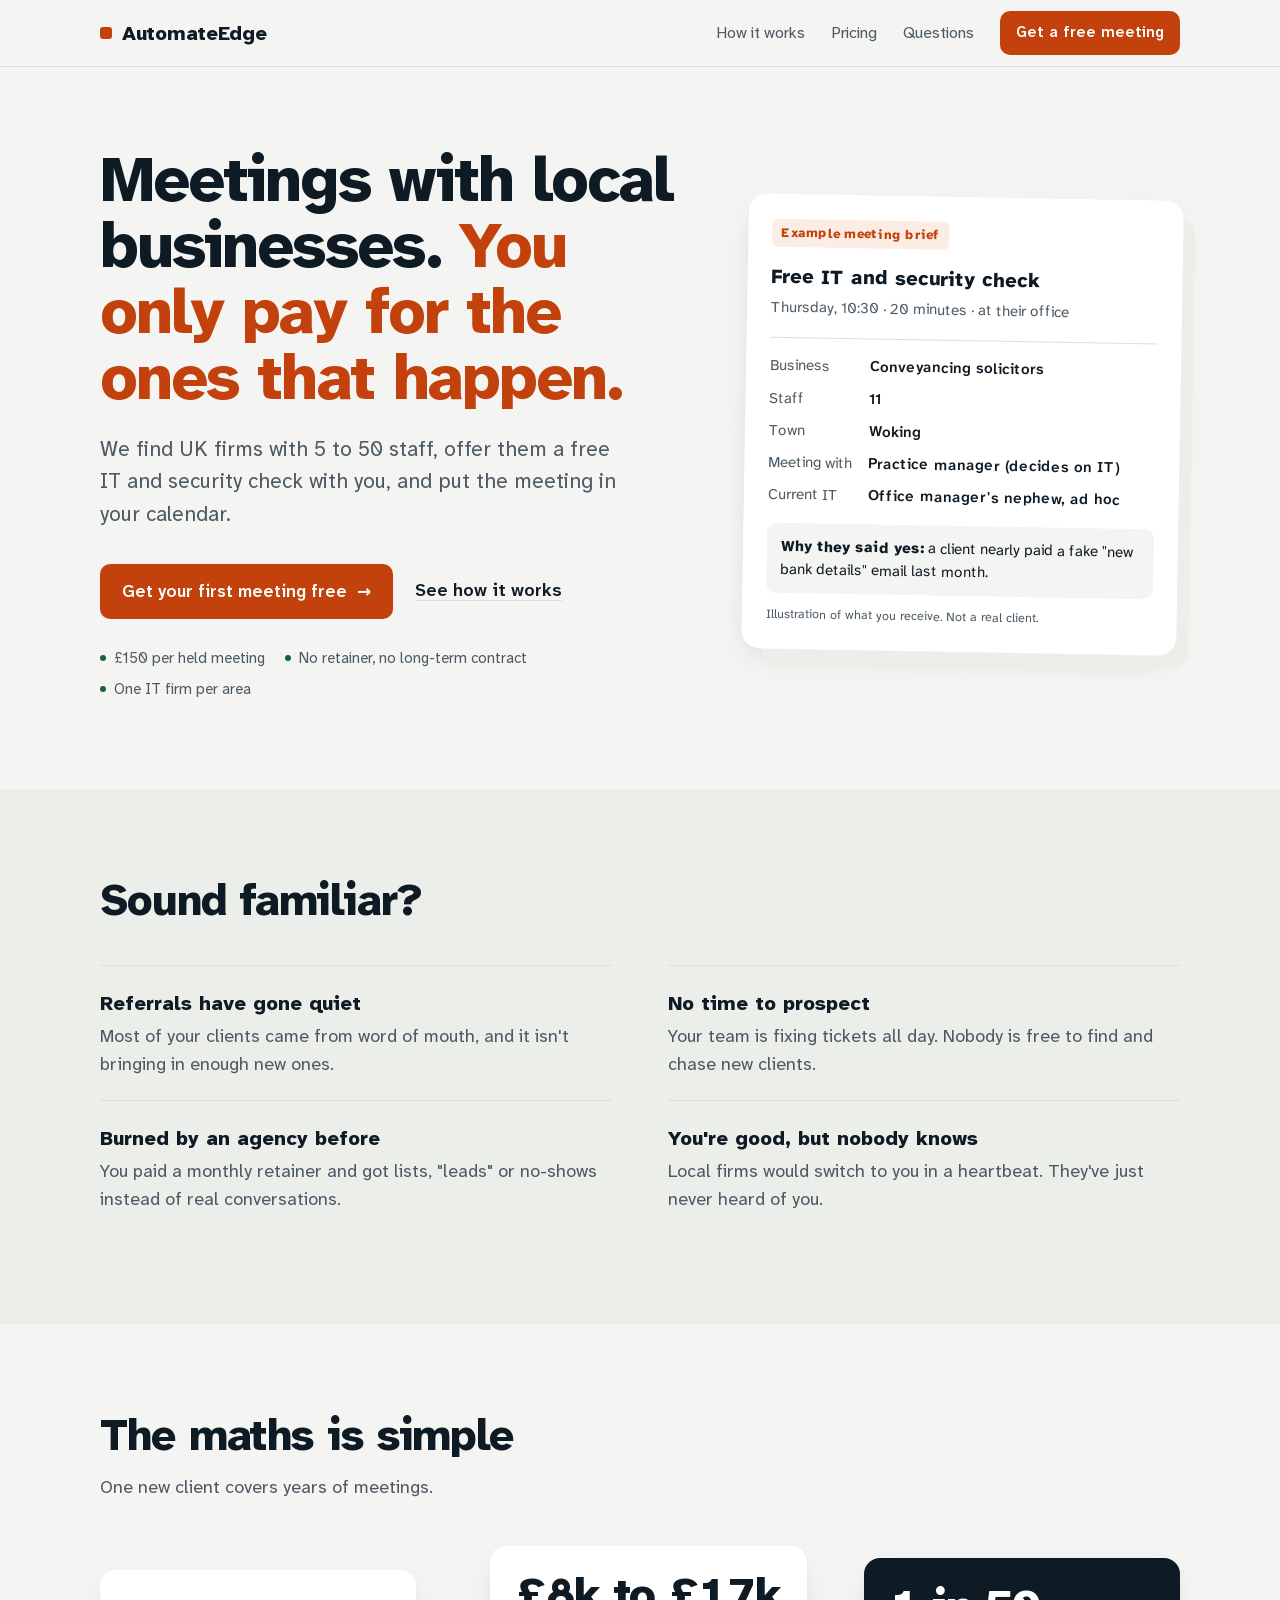
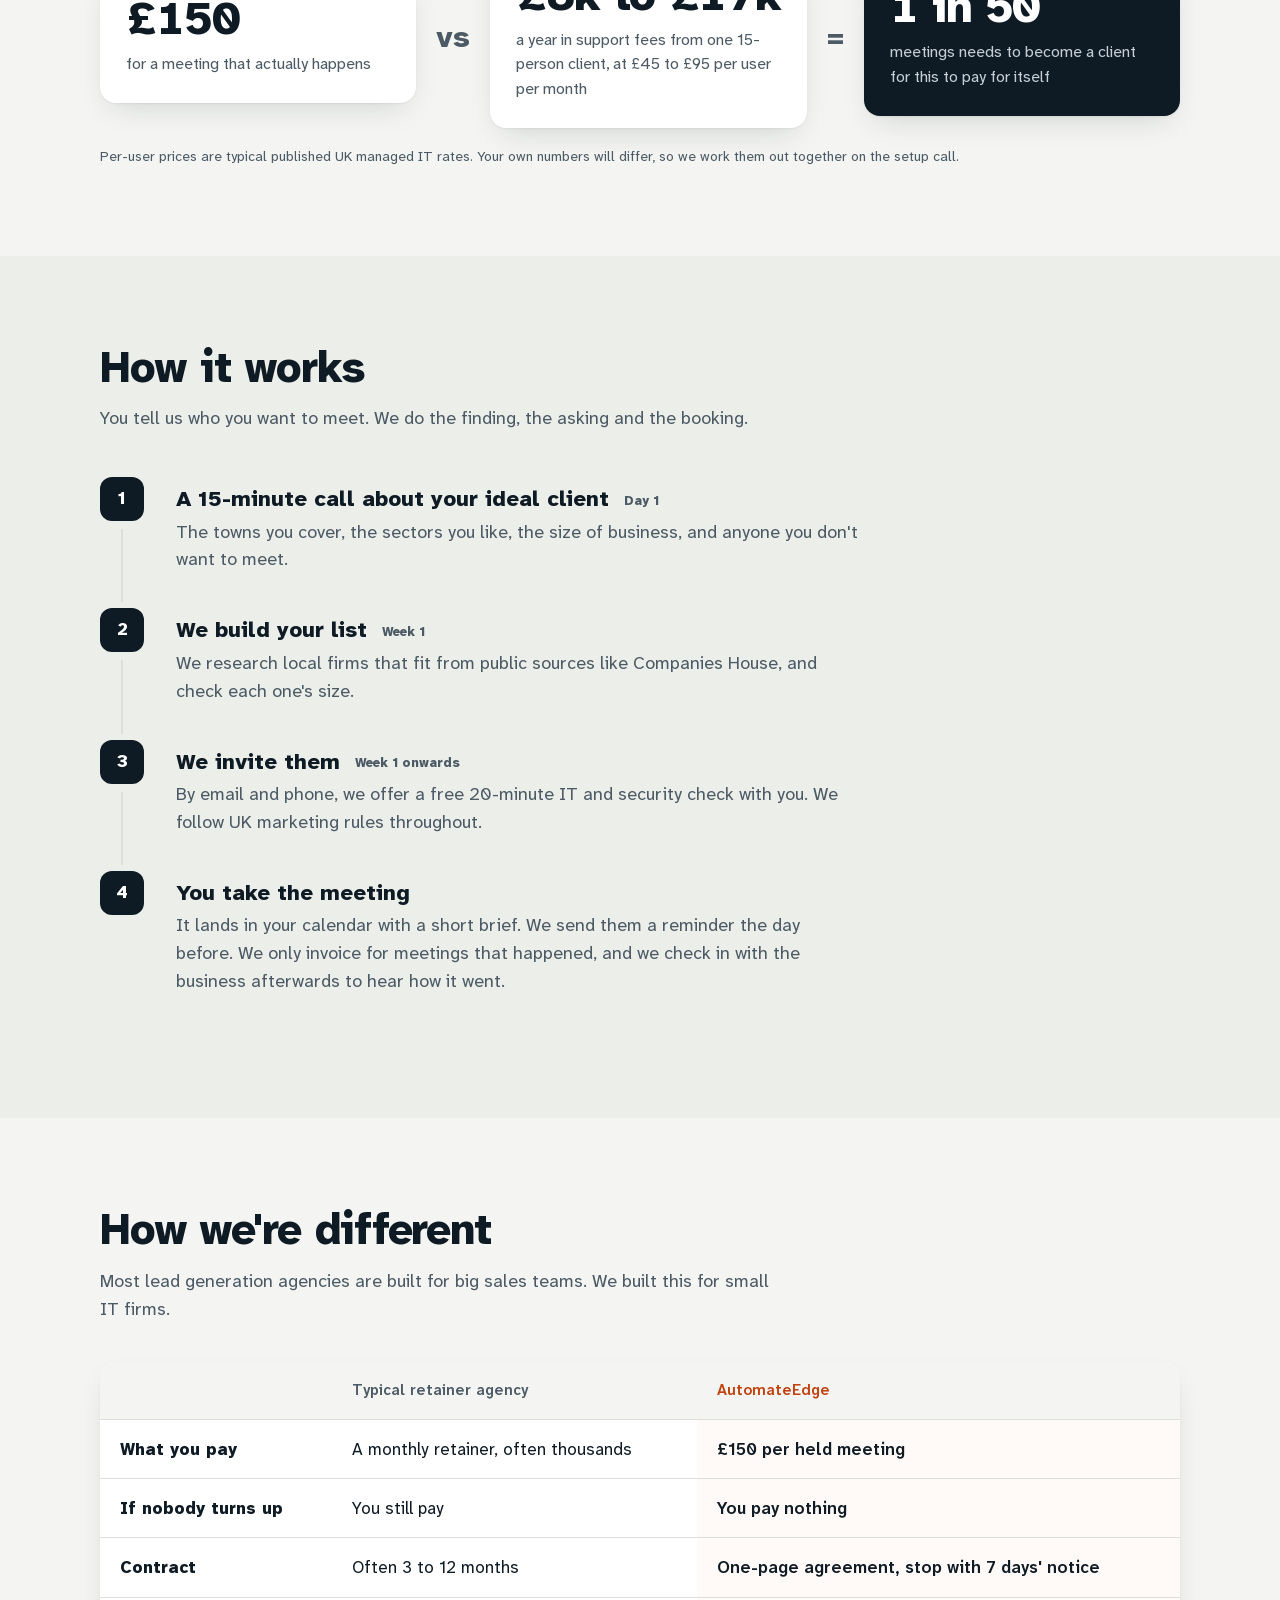
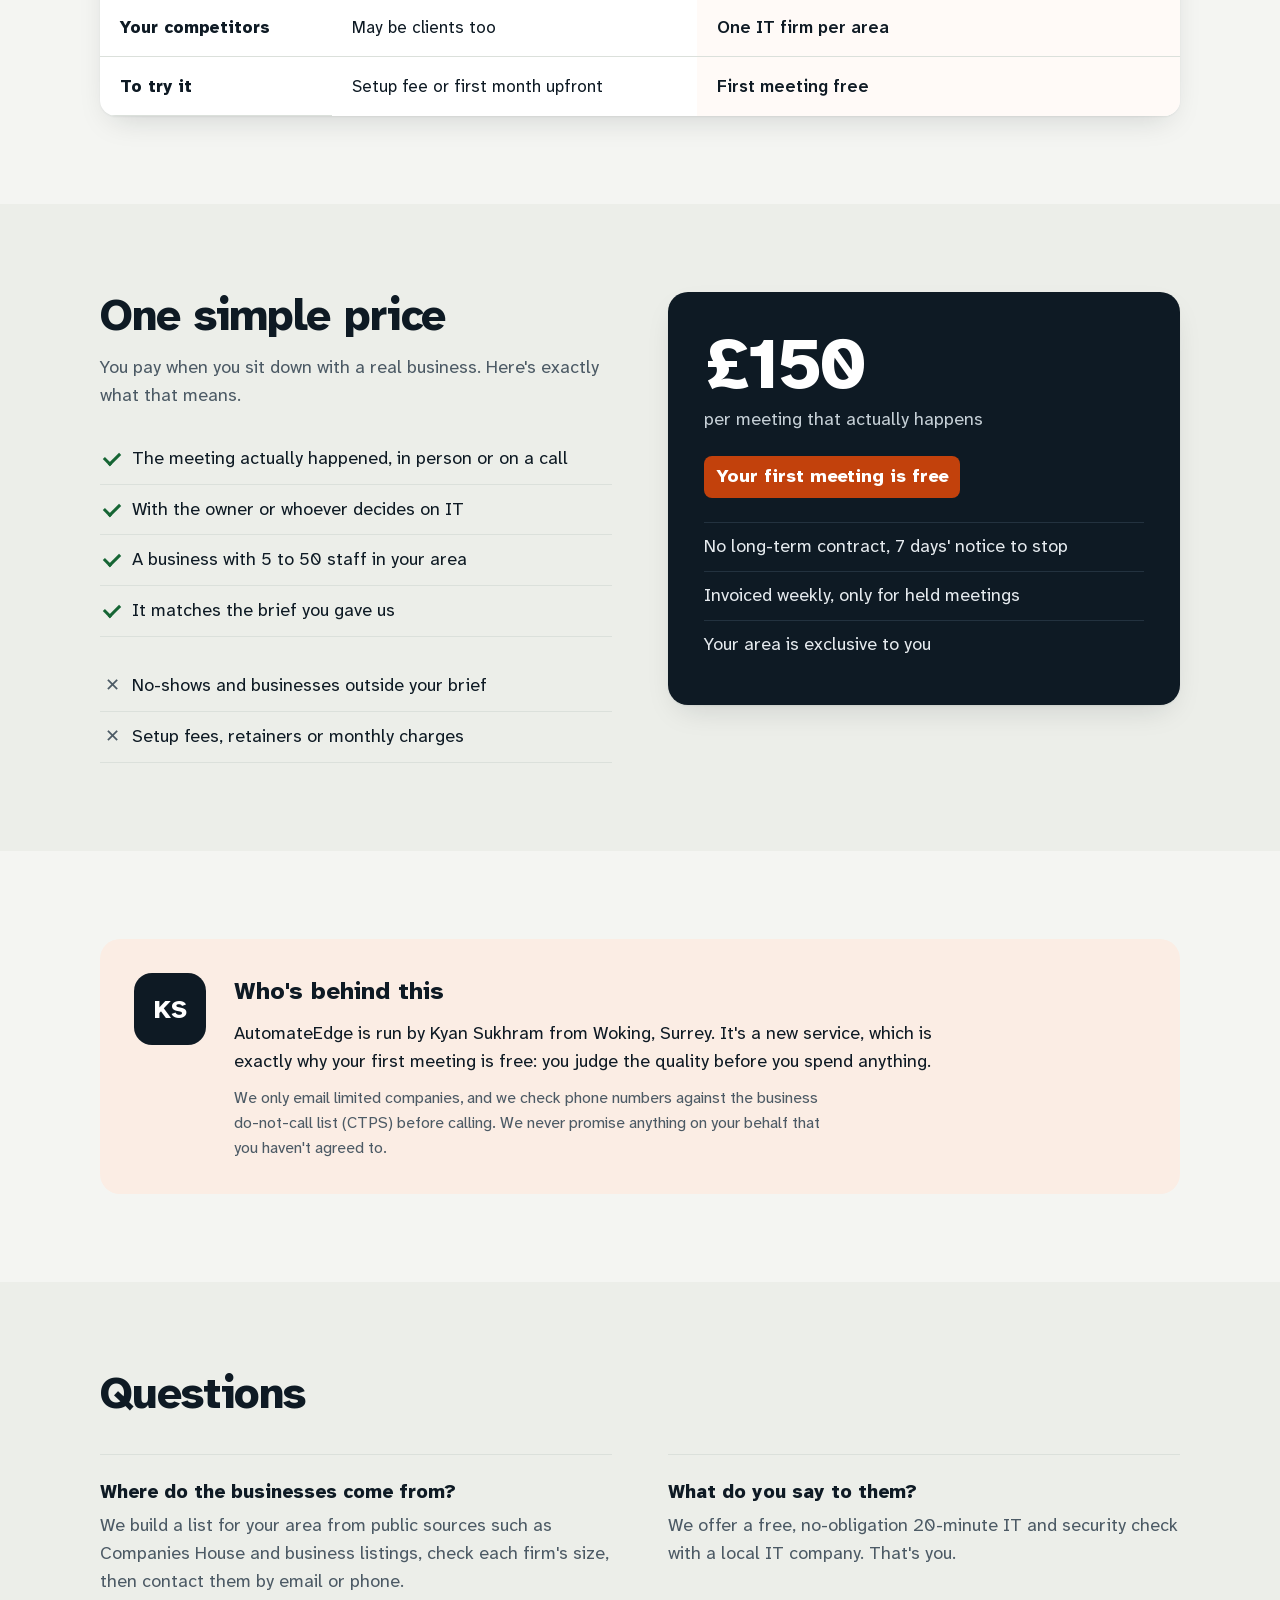
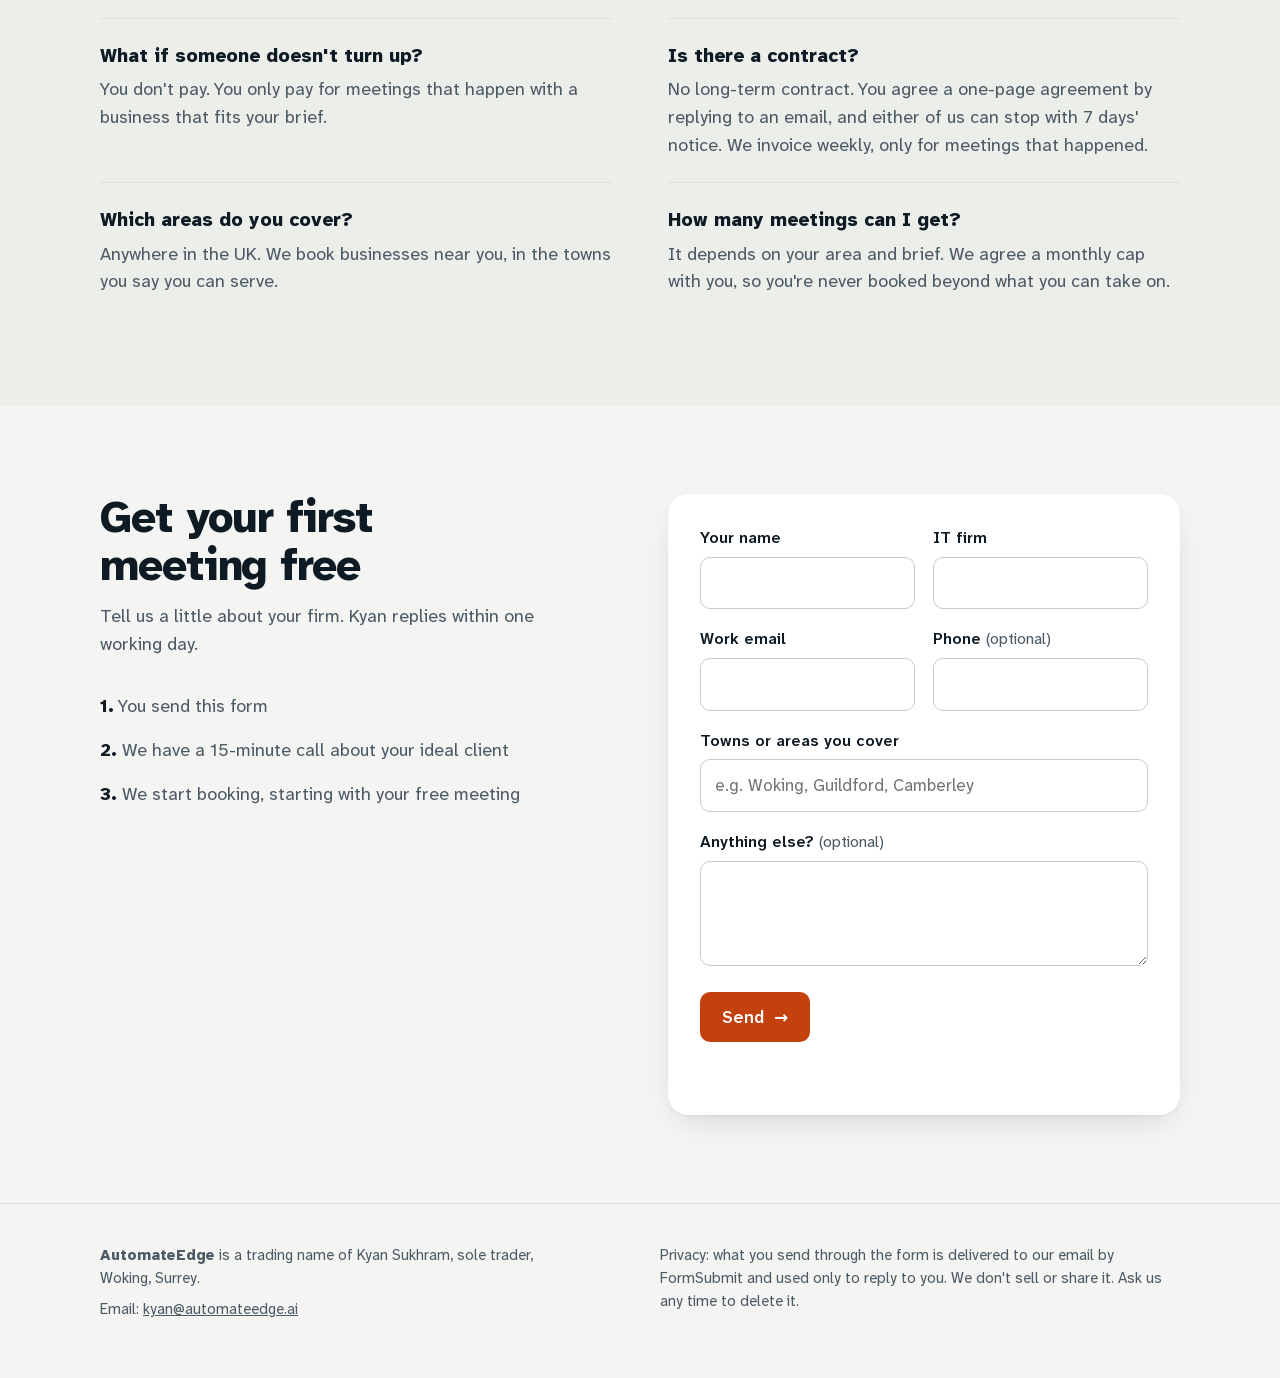
==== commit a302d08c: "feat: change offer to first meeting free (was first 3) Co-Authored-By: Claude Opus 5.5 <noreply@anth" ====
--- a/index.html
+++ b/index.html
@@ -4,17 +4,17 @@
 <meta charset="utf-8">
 <meta name="viewport" content="width=device-width, initial-scale=1">
 <title>AutomateEdge | Meetings for IT support firms, pay per meeting held</title>
-<meta name="description" content="We book meetings between UK IT support firms and local businesses with 5 to 50 staff. £150 per meeting that actually happens. First 3 free. No long-term contract.">
+<meta name="description" content="We book meetings between UK IT support firms and local businesses with 5 to 50 staff. £150 per meeting that actually happens. First meeting free. No long-term contract.">
 <link rel="canonical" href="https://automateedge.ai/">
 <meta property="og:title" content="AutomateEdge | You only pay for meetings that happen">
-<meta property="og:description" content="Meetings with local businesses of 5 to 50 staff, booked into your calendar. £150 per held meeting, first 3 free.">
+<meta property="og:description" content="Meetings with local businesses of 5 to 50 staff, booked into your calendar. £150 per held meeting, first meeting free.">
 <meta property="og:url" content="https://automateedge.ai/">
 <meta property="og:type" content="website">
 <script type="application/ld+json">
 {"@context":"https://schema.org","@graph":[
  {"@type":"Organization","@id":"https://automateedge.ai/#org","name":"AutomateEdge","url":"https://automateedge.ai/","logo":"https://automateedge.ai/assets/favicon.svg","email":"kyan@automateedge.ai"},
  {"@type":"WebSite","@id":"https://automateedge.ai/#site","name":"AutomateEdge","url":"https://automateedge.ai/","publisher":{"@id":"https://automateedge.ai/#org"}},
- {"@type":"Service","name":"Appointment setting for IT support firms","serviceType":"B2B appointment setting","provider":{"@id":"https://automateedge.ai/#org"},"areaServed":{"@type":"Country","name":"United Kingdom"},"offers":{"@type":"Offer","price":"150","priceCurrency":"GBP","description":"Per meeting held. First 3 free."}}
+ {"@type":"Service","name":"Appointment setting for IT support firms","serviceType":"B2B appointment setting","provider":{"@id":"https://automateedge.ai/#org"},"areaServed":{"@type":"Country","name":"United Kingdom"},"offers":{"@type":"Offer","price":"150","priceCurrency":"GBP","description":"Per meeting held. First meeting free."}}
 ]}
 </script>
 <link rel="icon" href="assets/favicon.svg" type="image/svg+xml">
@@ -184,7 +184,7 @@
       <a href="#how">How it works</a>
       <a href="#pricing">Pricing</a>
       <a href="#faq">Questions</a>
-      <a class="btn small" href="#start">Get 3 meetings free</a>
+      <a class="btn small" href="#start">Get a free meeting</a>
     </nav>
   </div>
 </header>
@@ -195,7 +195,7 @@
       <h1>Meetings with local businesses. <em>You only pay for the ones that happen.</em></h1>
       <p class="lead">We find UK firms with 5 to 50 staff, offer them a free IT and security check with you, and put the meeting in your calendar.</p>
       <div class="cta-row">
-        <a class="btn" href="#start">Get your first 3 meetings free <span class="arr" aria-hidden="true">→</span></a>
+        <a class="btn" href="#start">Get your first meeting free <span class="arr" aria-hidden="true">→</span></a>
         <a class="link" href="#how">See how it works</a>
       </div>
       <ul class="terms" aria-label="Key terms">
@@ -271,7 +271,7 @@
           <tr><th scope="row">If nobody turns up</th><td>You still pay</td><td class="us">You pay nothing</td></tr>
           <tr><th scope="row">Contract</th><td>Often 3 to 12 months</td><td class="us">One-page agreement, stop with 7 days' notice</td></tr>
           <tr><th scope="row">Your competitors</th><td>May be clients too</td><td class="us">One IT firm per area</td></tr>
-          <tr><th scope="row">To try it</th><td>Setup fee or first month upfront</td><td class="us">First 3 meetings free</td></tr>
+          <tr><th scope="row">To try it</th><td>Setup fee or first month upfront</td><td class="us">First meeting free</td></tr>
         </tbody>
       </table>
     </div>
@@ -296,7 +296,7 @@
       <div class="price">
         <div class="big">£150</div>
         <div class="per">per meeting that actually happens</div>
-        <div class="free">Your first 3 meetings are free</div>
+        <div class="free">Your first meeting is free</div>
         <ul>
           <li>No long-term contract, 7 days' notice to stop</li>
           <li>Invoiced weekly, only for held meetings</li>
@@ -312,7 +312,7 @@
         <div class="mono" aria-hidden="true">KS</div>
         <div>
           <h3 id="who-h">Who's behind this</h3>
-          <p>AutomateEdge is run by Kyan Sukhram from Woking, Surrey. It's a new service, which is exactly why your first 3 meetings are free: you judge the quality before you spend anything.</p>
+          <p>AutomateEdge is run by Kyan Sukhram from Woking, Surrey. It's a new service, which is exactly why your first meeting is free: you judge the quality before you spend anything.</p>
           <p class="note">We only email limited companies, and we check phone numbers against the business do-not-call list (CTPS) before calling. We never promise anything on your behalf that you haven't agreed to.</p>
         </div>
       </div>
@@ -336,12 +336,12 @@
   <section id="start" aria-labelledby="start-h">
     <div class="wrap two">
       <div>
-        <h2 id="start-h">Get your first 3 meetings free</h2>
+        <h2 id="start-h">Get your first meeting free</h2>
         <p class="sub">Tell us a little about your firm. Kyan replies within one working day.</p>
         <ol class="steps-mini">
           <li><b>1.</b> You send this form</li>
           <li><b>2.</b> We have a 15-minute call about your ideal client</li>
-          <li><b>3.</b> We start booking your 3 free meetings</li>
+          <li><b>3.</b> We start booking, starting with your free meeting</li>
         </ol>
       </div>
       <form id="enquiry" novalidate>
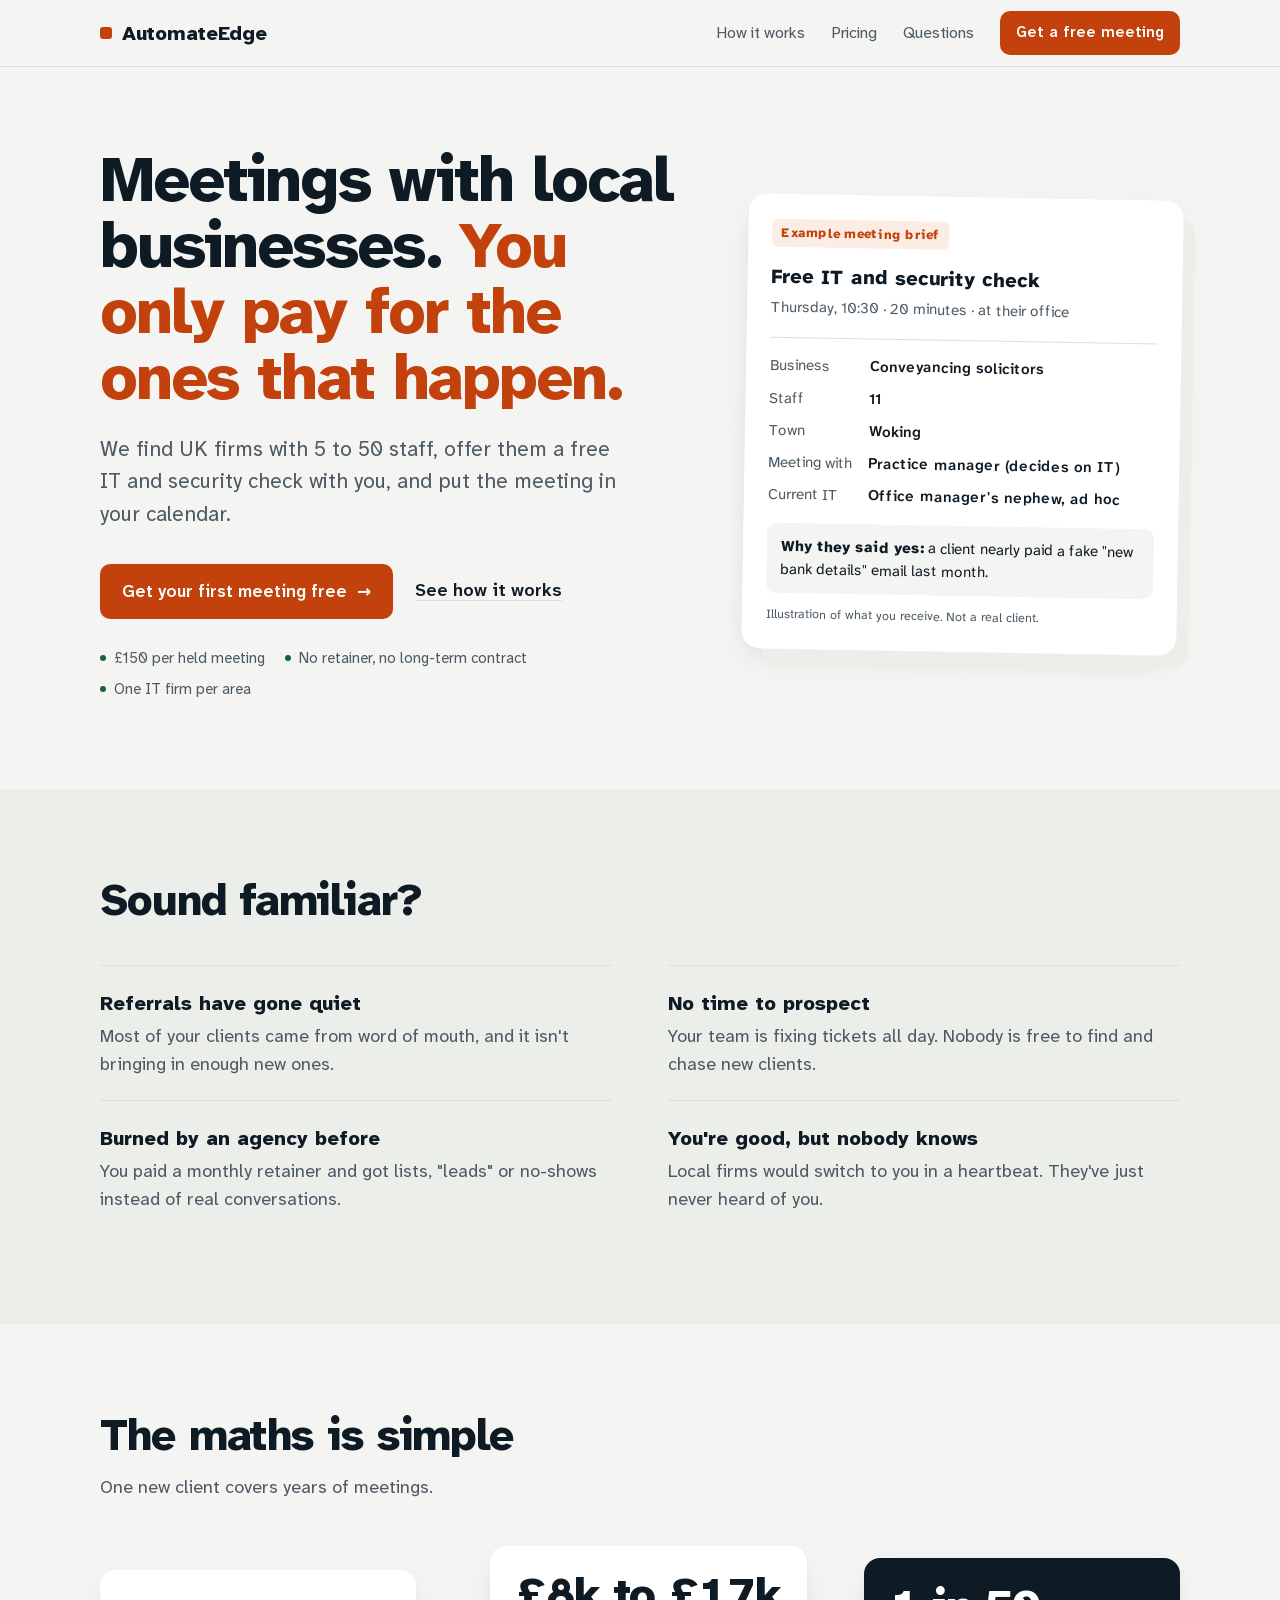
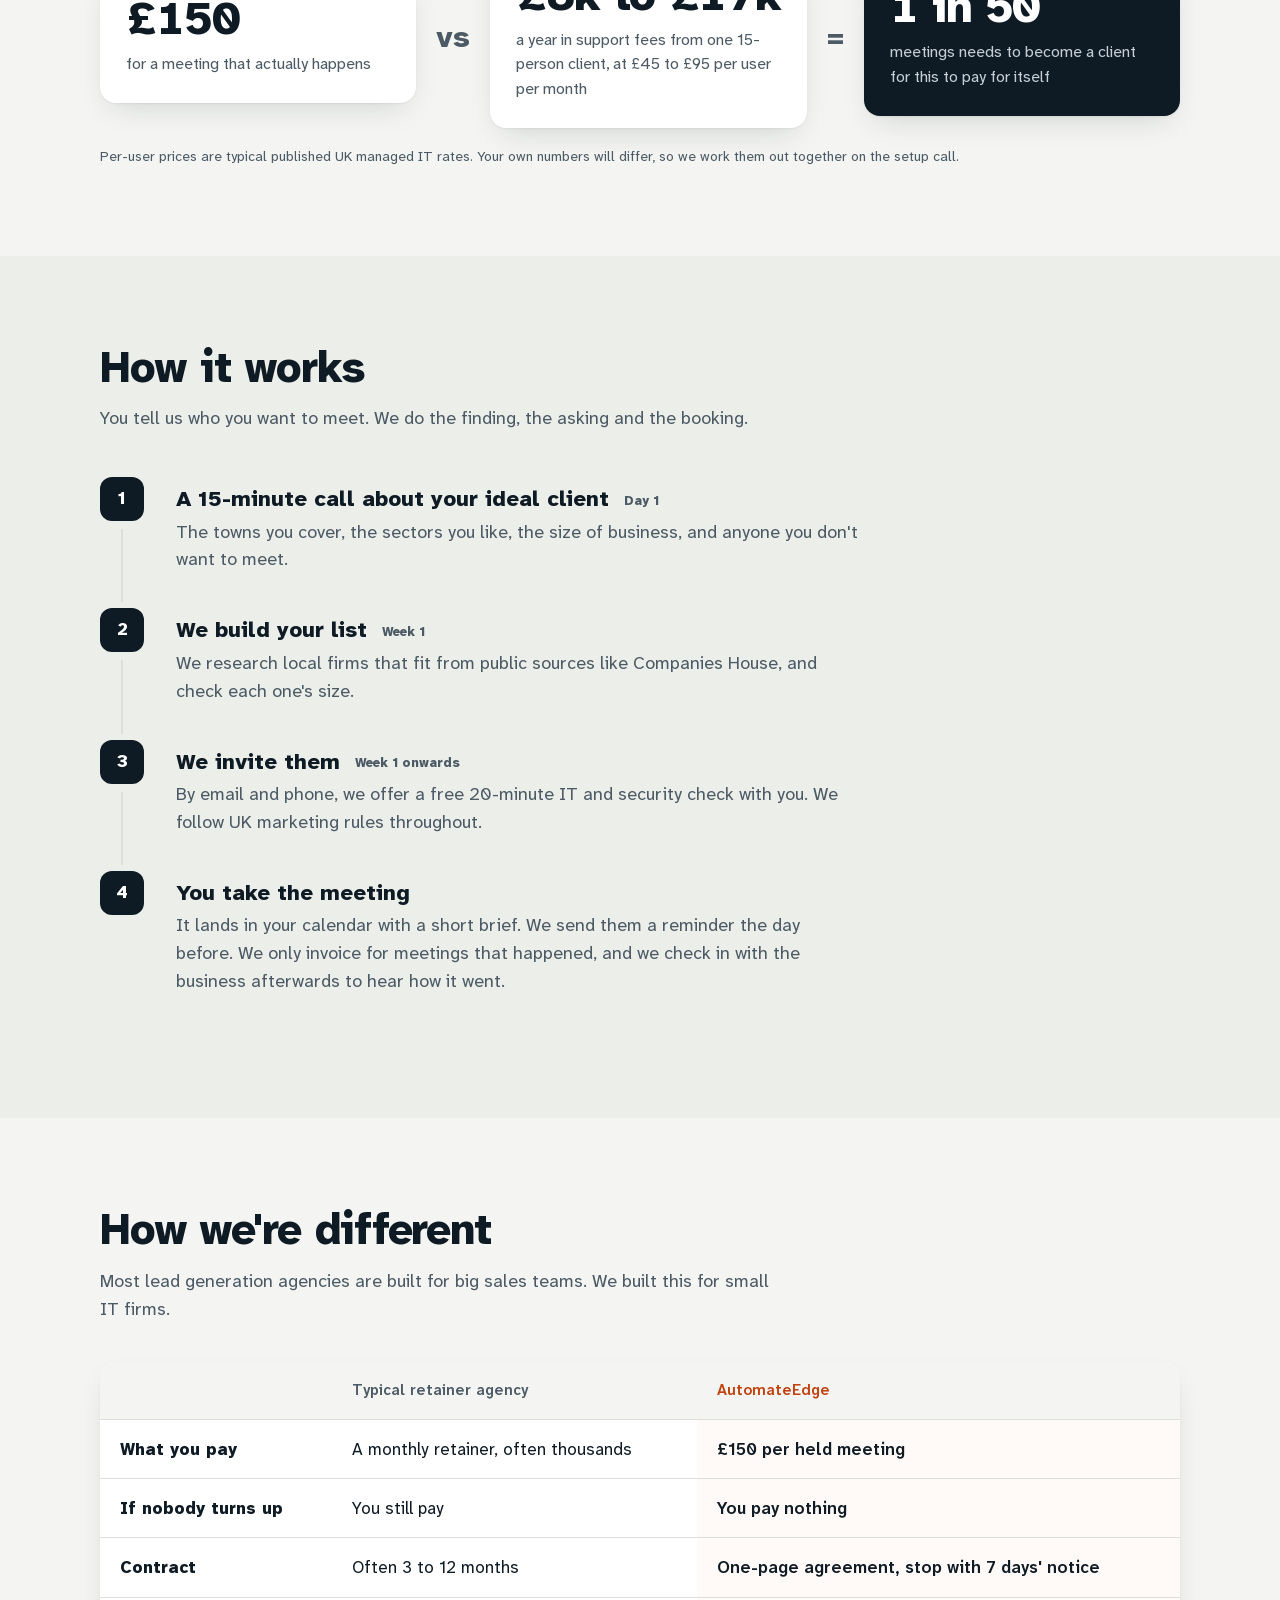
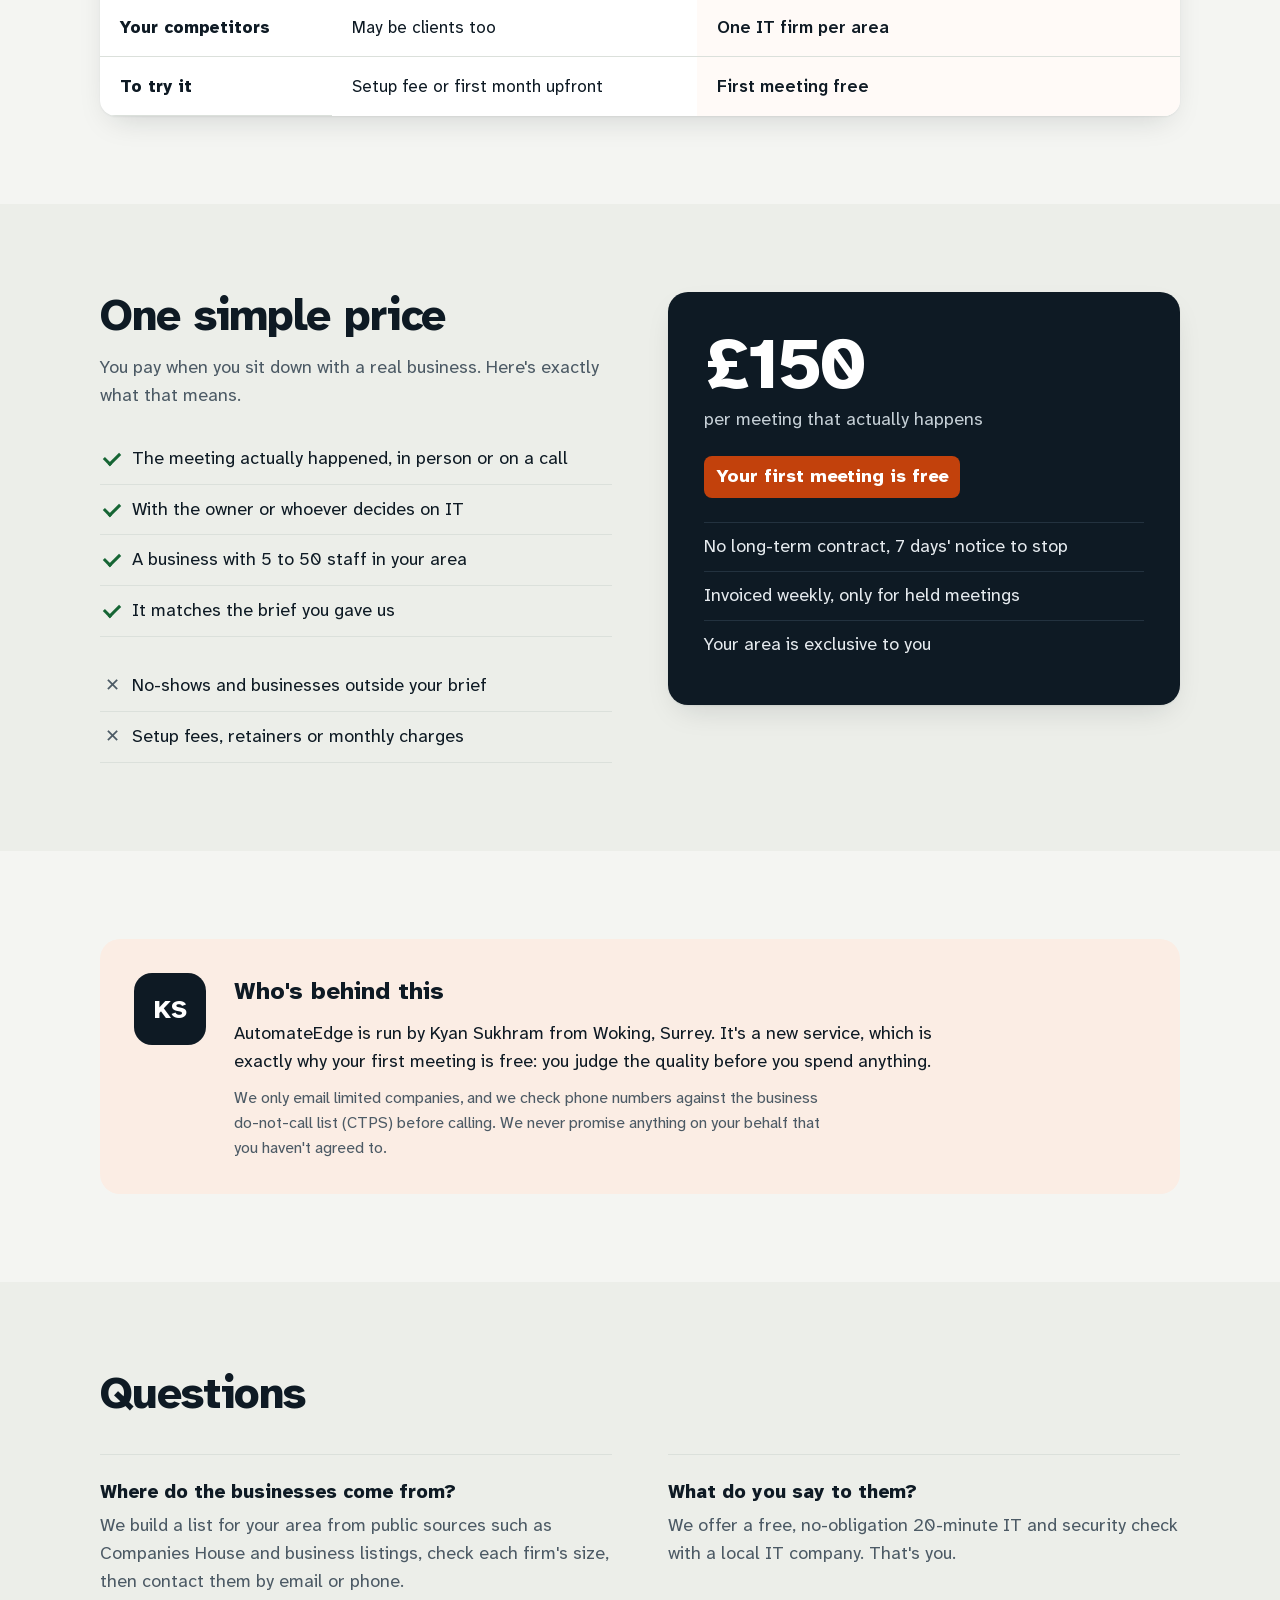
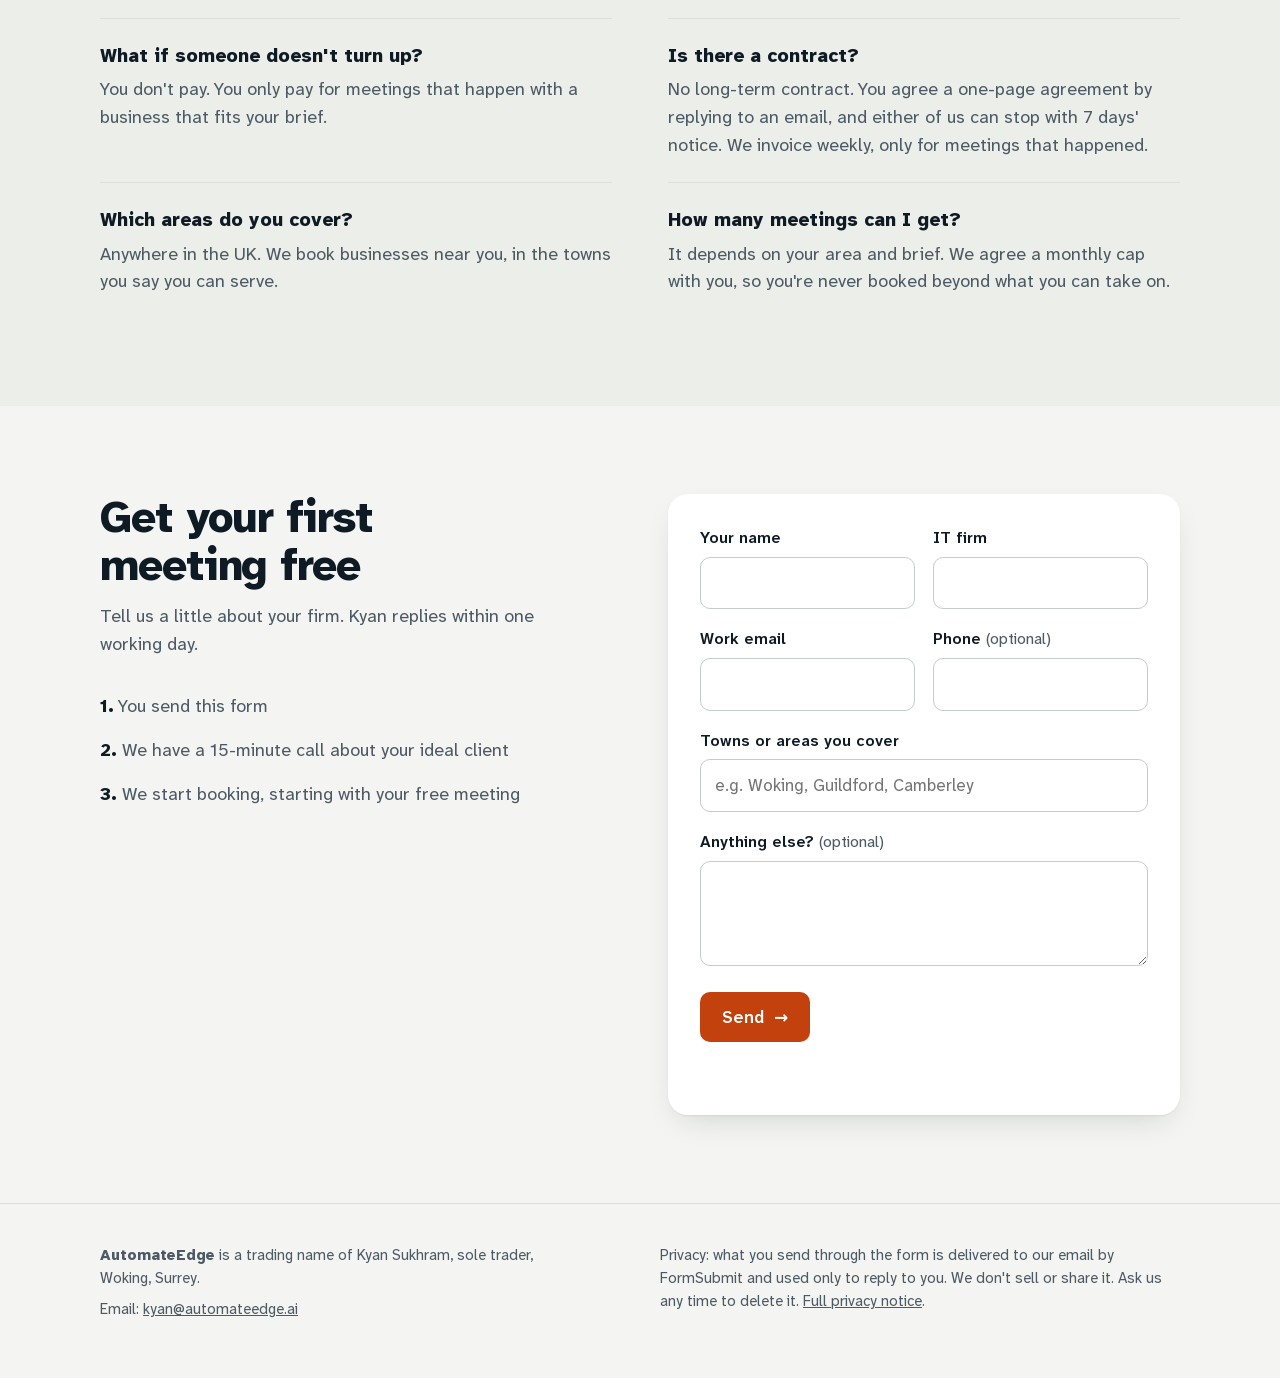
==== commit 927179e6: "feat: add privacy notice for outreach (UK GDPR) and link it Co-Authored-By: Claude Opus 5.5 <noreply" ====
--- a/index.html
+++ b/index.html
@@ -366,7 +366,7 @@
       <p>Email: <a href="mailto:kyan@automateedge.ai">kyan@automateedge.ai</a></p>
     </div>
     <div>
-      <p>Privacy: what you send through the form is delivered to our email by FormSubmit and used only to reply to you. We don't sell or share it. Ask us any time to delete it.</p>
+      <p>Privacy: what you send through the form is delivered to our email by FormSubmit and used only to reply to you. We don't sell or share it. Ask us any time to delete it. <a href="privacy.html">Full privacy notice</a>.</p>
     </div>
   </div>
 </footer>
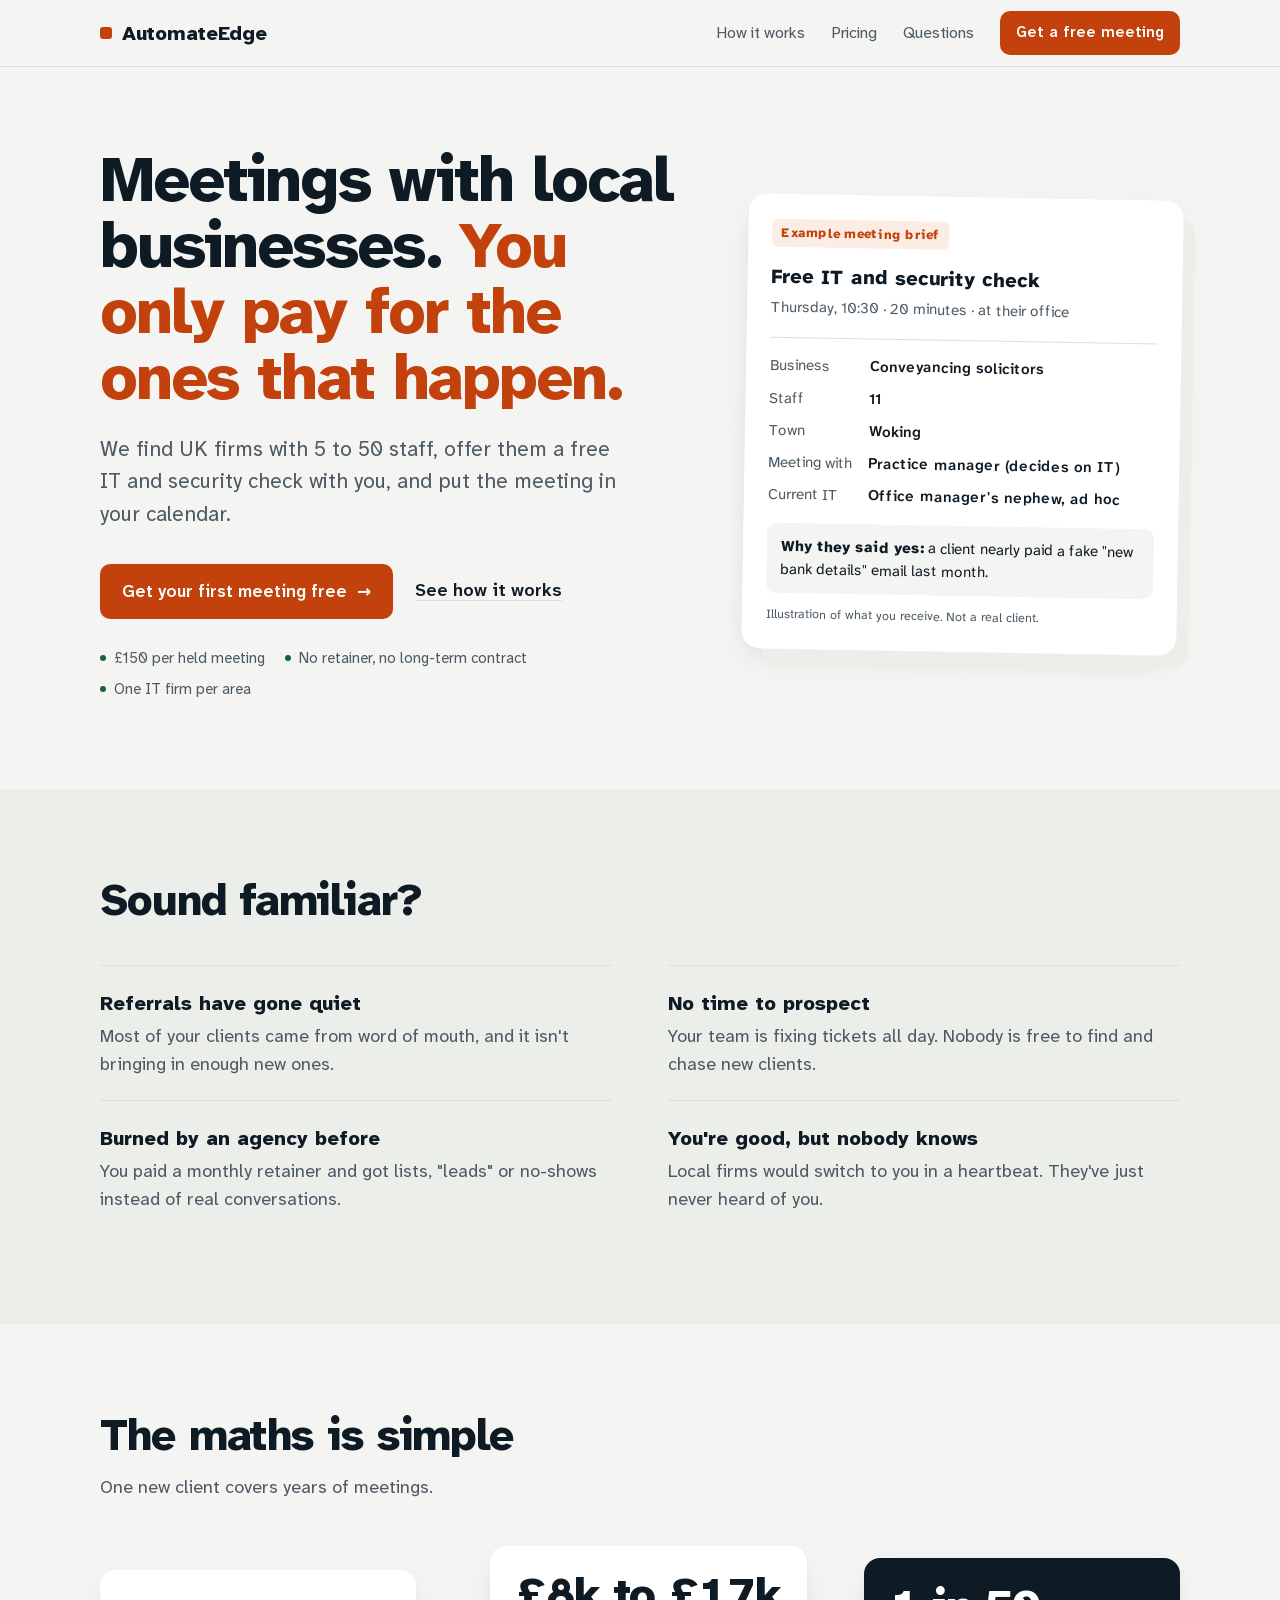
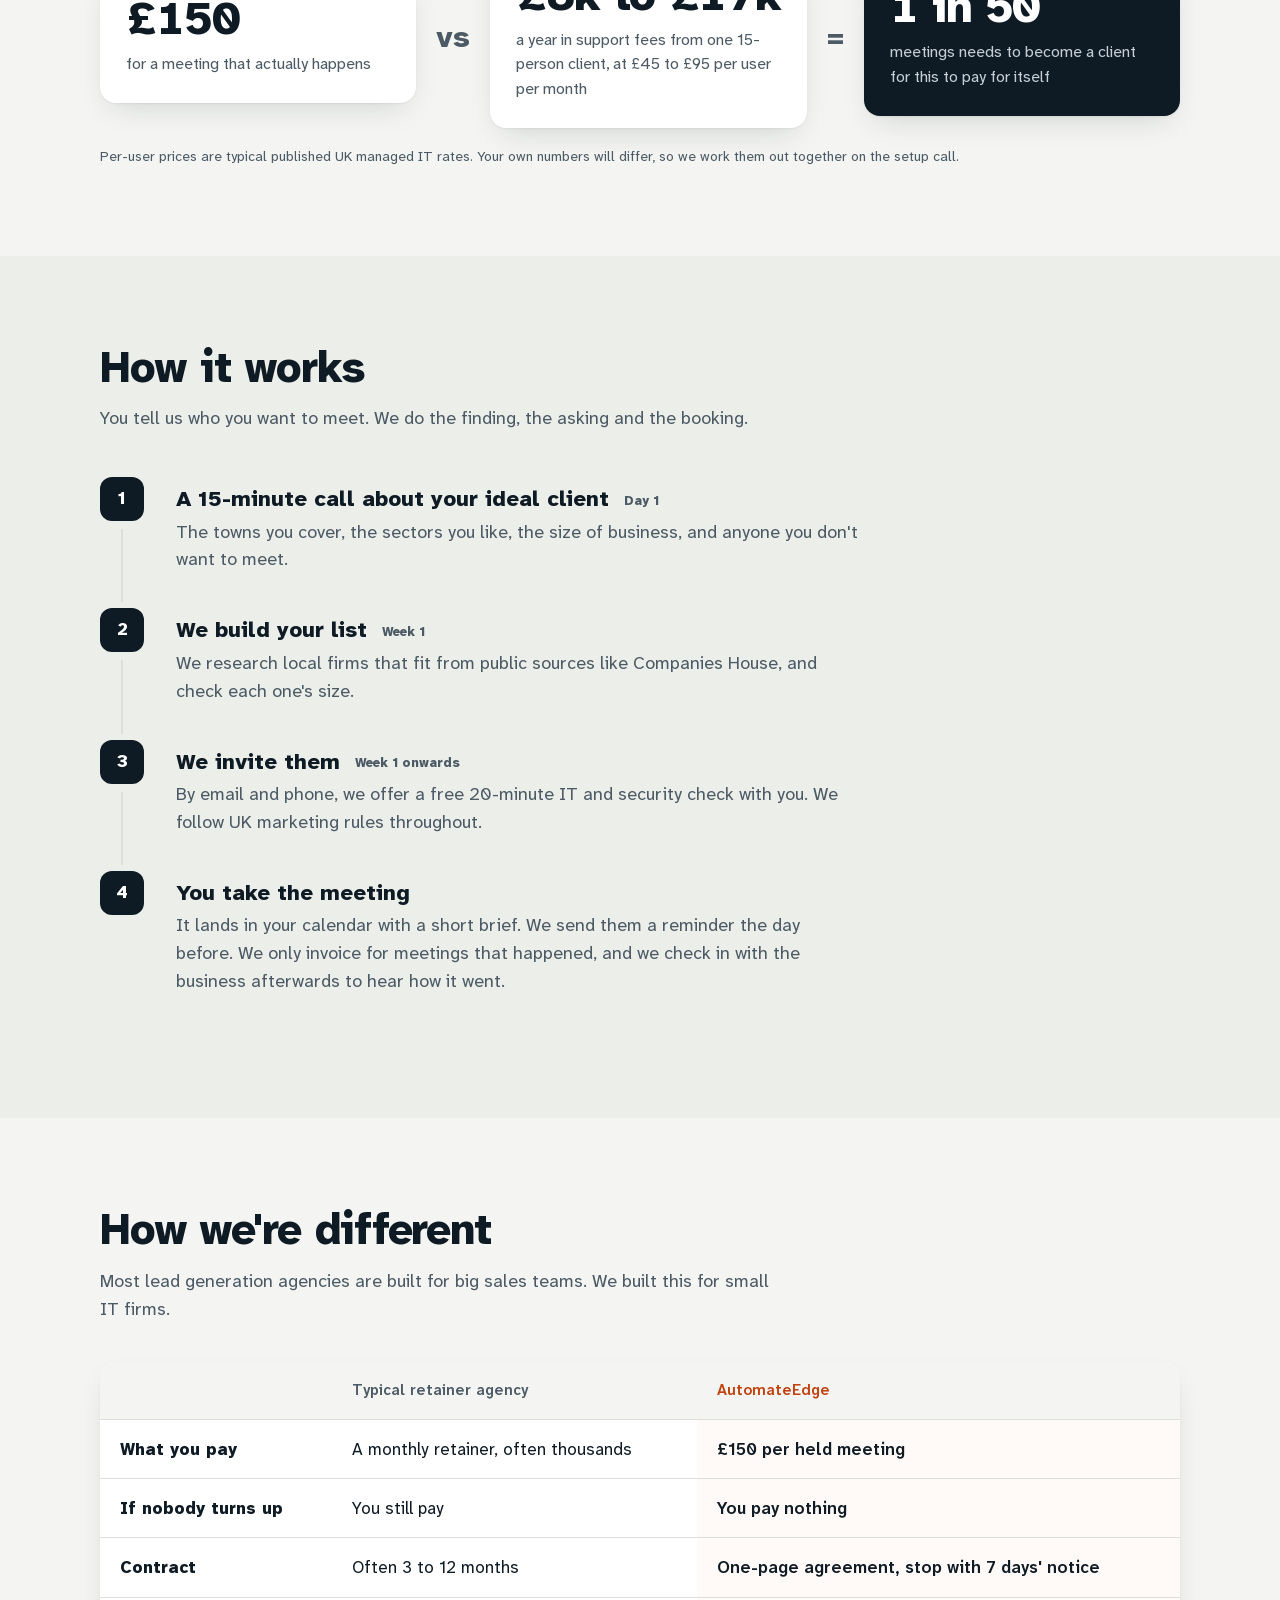
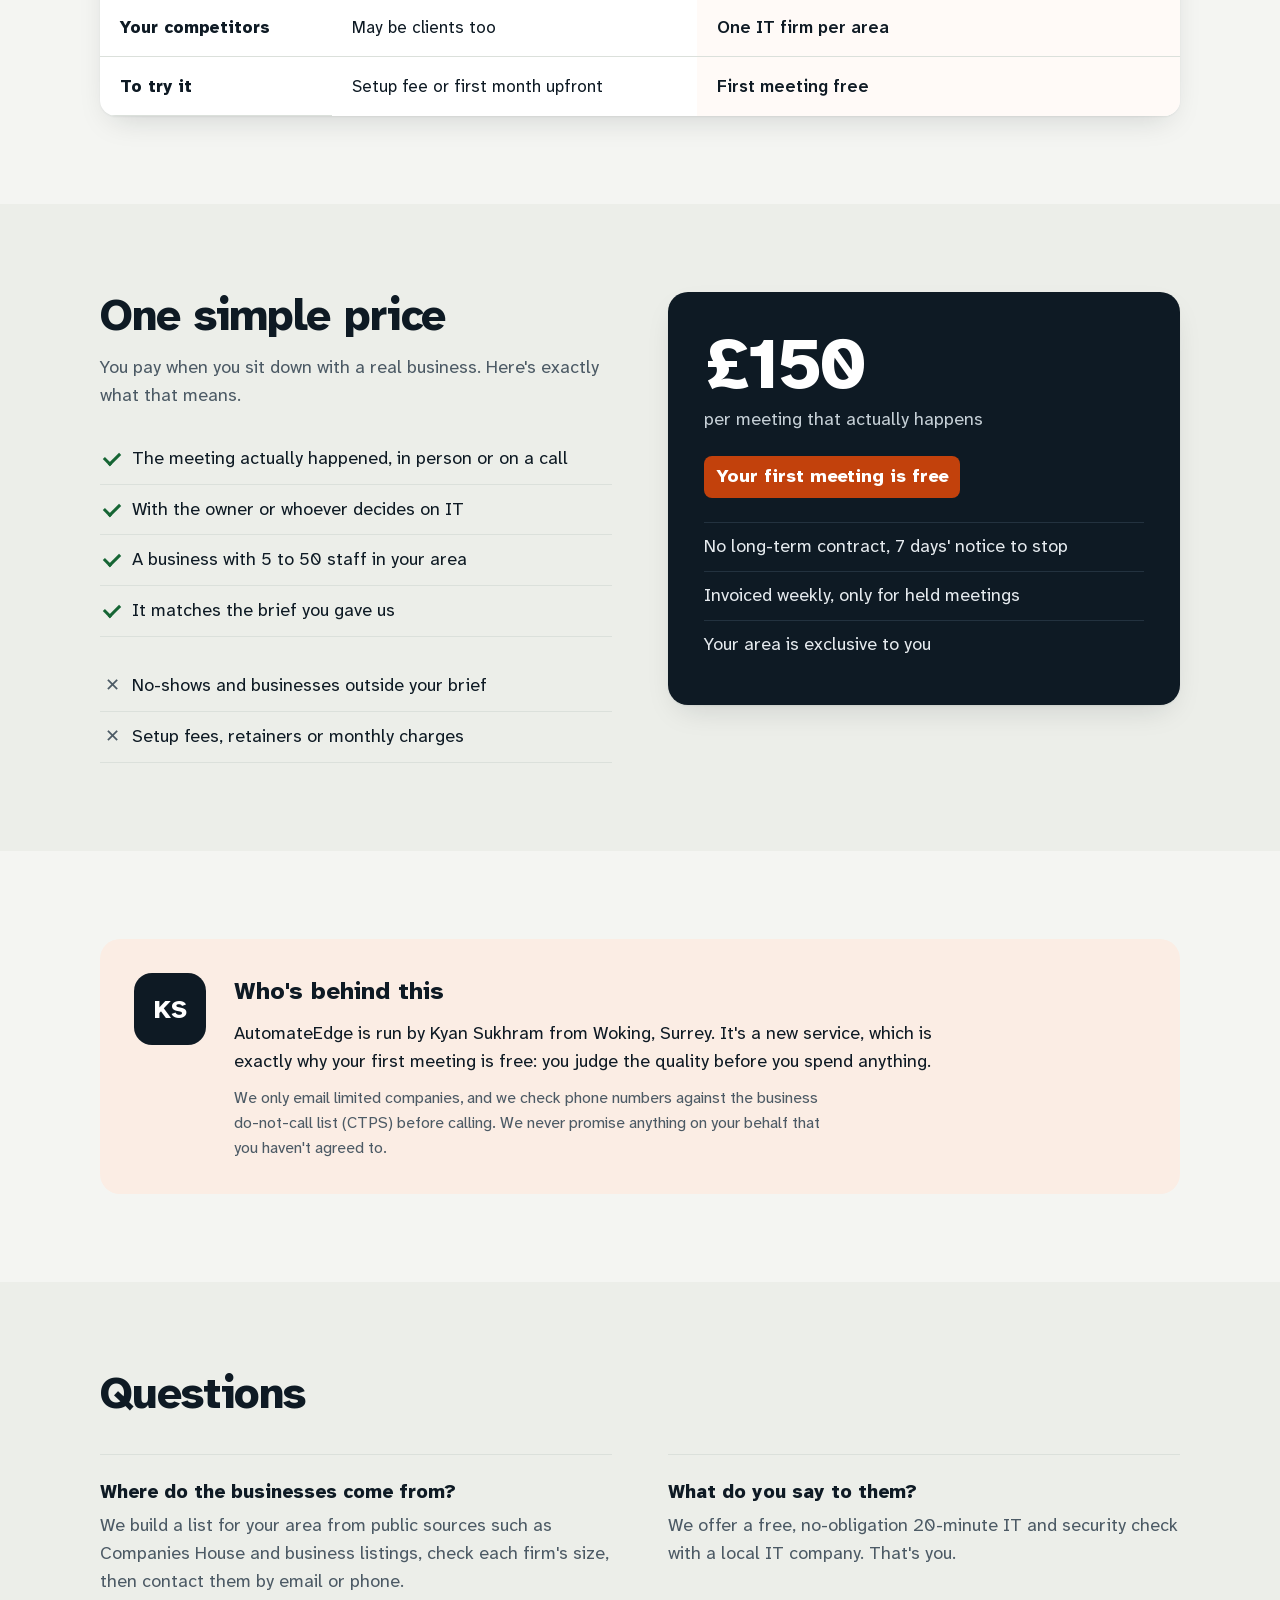
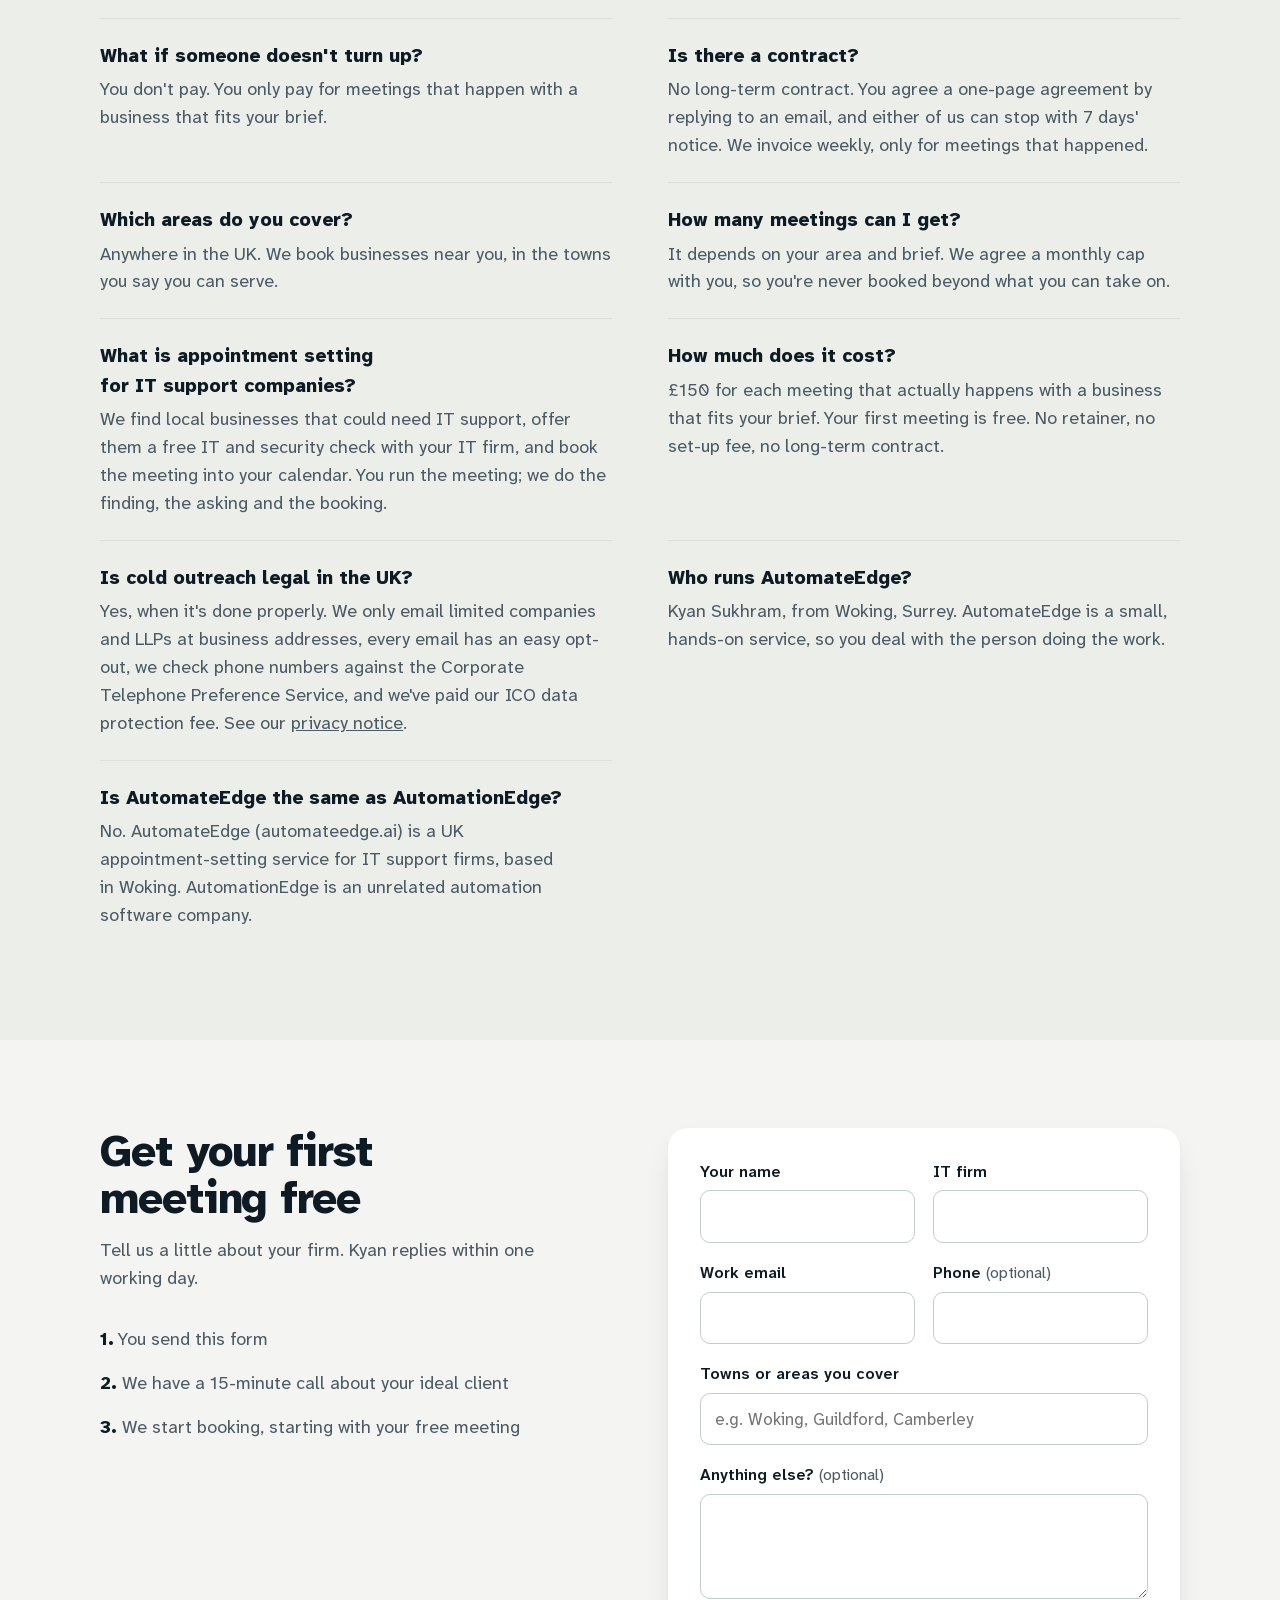
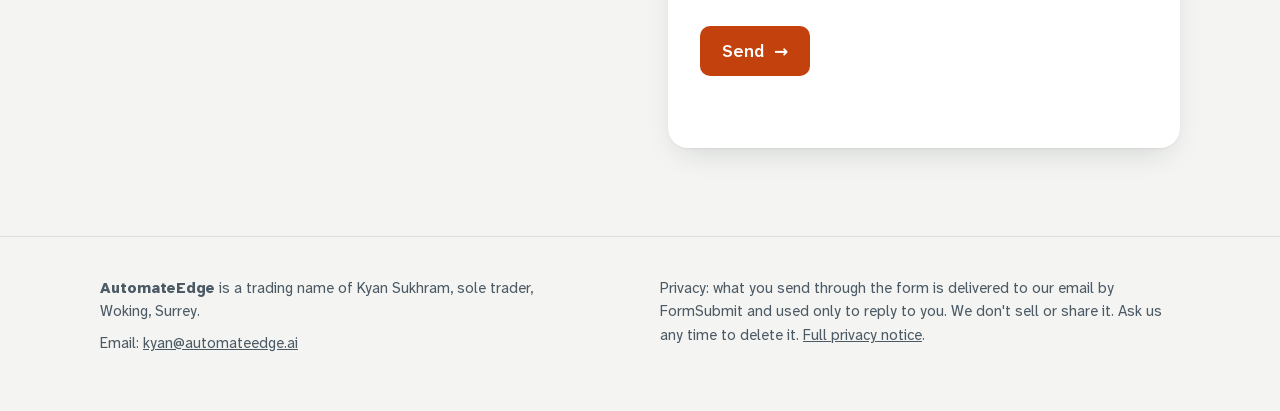
==== commit d303cc2c: "feat: AI search basics - 5 FAQ answers, FAQPage + ProfessionalService schema, llms.txt Co-Authored-B" ====
--- a/index.html
+++ b/index.html
@@ -12,7 +12,8 @@
 <meta property="og:type" content="website">
 <script type="application/ld+json">
 {"@context":"https://schema.org","@graph":[
- {"@type":"Organization","@id":"https://automateedge.ai/#org","name":"AutomateEdge","url":"https://automateedge.ai/","logo":"https://automateedge.ai/assets/favicon.svg","email":"kyan@automateedge.ai"},
+ {"@type": "ProfessionalService", "@id": "https://automateedge.ai/#org", "name": "AutomateEdge", "url": "https://automateedge.ai/", "logo": "https://automateedge.ai/assets/favicon.svg", "email": "kyan@automateedge.ai", "description": "UK appointment-setting service for IT support companies (MSPs). Books meetings with local businesses of 5 to 50 staff; £150 per meeting held, first meeting free.", "founder": {"@type": "Person", "name": "Kyan Sukhram"}, "address": {"@type": "PostalAddress", "addressLocality": "Woking", "addressRegion": "Surrey", "addressCountry": "GB"}, "areaServed": {"@type": "Country", "name": "United Kingdom"}, "knowsAbout": ["Appointment setting", "B2B lead generation for IT support companies", "Managed service provider (MSP) sales meetings"]},
+ {"@type": "FAQPage", "@id": "https://automateedge.ai/#faq", "mainEntity": [{"@type": "Question", "name": "Where do the businesses come from?", "acceptedAnswer": {"@type": "Answer", "text": "We build a list for your area from public sources such as Companies House and business listings, check each firm's size, then contact them by email or phone."}}, {"@type": "Question", "name": "What do you say to them?", "acceptedAnswer": {"@type": "Answer", "text": "We offer a free, no-obligation 20-minute IT and security check with a local IT company. That's you."}}, {"@type": "Question", "name": "What if someone doesn't turn up?", "acceptedAnswer": {"@type": "Answer", "text": "You don't pay. You only pay for meetings that happen with a business that fits your brief."}}, {"@type": "Question", "name": "Is there a contract?", "acceptedAnswer": {"@type": "Answer", "text": "No long-term contract. You agree a one-page agreement by replying to an email, and either of us can stop with 7 days' notice. We invoice weekly, only for meetings that happened."}}, {"@type": "Question", "name": "Which areas do you cover?", "acceptedAnswer": {"@type": "Answer", "text": "Anywhere in the UK. We book businesses near you, in the towns you say you can serve."}}, {"@type": "Question", "name": "How many meetings can I get?", "acceptedAnswer": {"@type": "Answer", "text": "It depends on your area and brief. We agree a monthly cap with you, so you're never booked beyond what you can take on."}}, {"@type": "Question", "name": "What is appointment setting for IT support companies?", "acceptedAnswer": {"@type": "Answer", "text": "We find local businesses that could need IT support, offer them a free IT and security check with your IT firm, and book the meeting into your calendar. You run the meeting; we do the finding, the asking and the booking."}}, {"@type": "Question", "name": "How much does it cost?", "acceptedAnswer": {"@type": "Answer", "text": "£150 for each meeting that actually happens with a business that fits your brief. Your first meeting is free. No retainer, no set-up fee, no long-term contract."}}, {"@type": "Question", "name": "Is cold outreach legal in the UK?", "acceptedAnswer": {"@type": "Answer", "text": "Yes, when it's done properly. We only email limited companies and LLPs at business addresses, every email has an easy opt-out, we check phone numbers against the Corporate Telephone Preference Service, and we've paid our ICO data protection fee. See our privacy notice."}}, {"@type": "Question", "name": "Who runs AutomateEdge?", "acceptedAnswer": {"@type": "Answer", "text": "Kyan Sukhram, from Woking, Surrey. AutomateEdge is a small, hands-on service, so you deal with the person doing the work."}}, {"@type": "Question", "name": "Is AutomateEdge the same as AutomationEdge?", "acceptedAnswer": {"@type": "Answer", "text": "No. AutomateEdge (automateedge.ai) is a UK appointment-setting service for IT support firms, based in Woking. AutomationEdge is an unrelated automation software company."}}]},
  {"@type":"WebSite","@id":"https://automateedge.ai/#site","name":"AutomateEdge","url":"https://automateedge.ai/","publisher":{"@id":"https://automateedge.ai/#org"}},
  {"@type":"Service","name":"Appointment setting for IT support firms","serviceType":"B2B appointment setting","provider":{"@id":"https://automateedge.ai/#org"},"areaServed":{"@type":"Country","name":"United Kingdom"},"offers":{"@type":"Offer","price":"150","priceCurrency":"GBP","description":"Per meeting held. First meeting free."}}
 ]}
@@ -329,6 +330,11 @@
         <div><h3>Is there a contract?</h3><p>No long-term contract. You agree a one-page agreement by replying to an email, and either of us can stop with 7 days' notice. We invoice weekly, only for meetings that happened.</p></div>
         <div><h3>Which areas do you cover?</h3><p>Anywhere in the UK. We book businesses near you, in the towns you say you can serve.</p></div>
         <div><h3>How many meetings can I get?</h3><p>It depends on your area and brief. We agree a monthly cap with you, so you're never booked beyond what you can take on.</p></div>
+        <div><h3>What is appointment setting for IT support companies?</h3><p>We find local businesses that could need IT support, offer them a free IT and security check with your IT firm, and book the meeting into your calendar. You run the meeting; we do the finding, the asking and the booking.</p></div>
+        <div><h3>How much does it cost?</h3><p>£150 for each meeting that actually happens with a business that fits your brief. Your first meeting is free. No retainer, no set-up fee, no long-term contract.</p></div>
+        <div><h3>Is cold outreach legal in the UK?</h3><p>Yes, when it's done properly. We only email limited companies and LLPs at business addresses, every email has an easy opt-out, we check phone numbers against the Corporate Telephone Preference Service, and we've paid our ICO data protection fee. See our <a href="privacy.html">privacy notice</a>.</p></div>
+        <div><h3>Who runs AutomateEdge?</h3><p>Kyan Sukhram, from Woking, Surrey. AutomateEdge is a small, hands-on service, so you deal with the person doing the work.</p></div>
+        <div><h3>Is AutomateEdge the same as AutomationEdge?</h3><p>No. AutomateEdge (automateedge.ai) is a UK appointment-setting service for IT support firms, based in Woking. AutomationEdge is an unrelated automation software company.</p></div>
       </div>
     </div>
   </section>
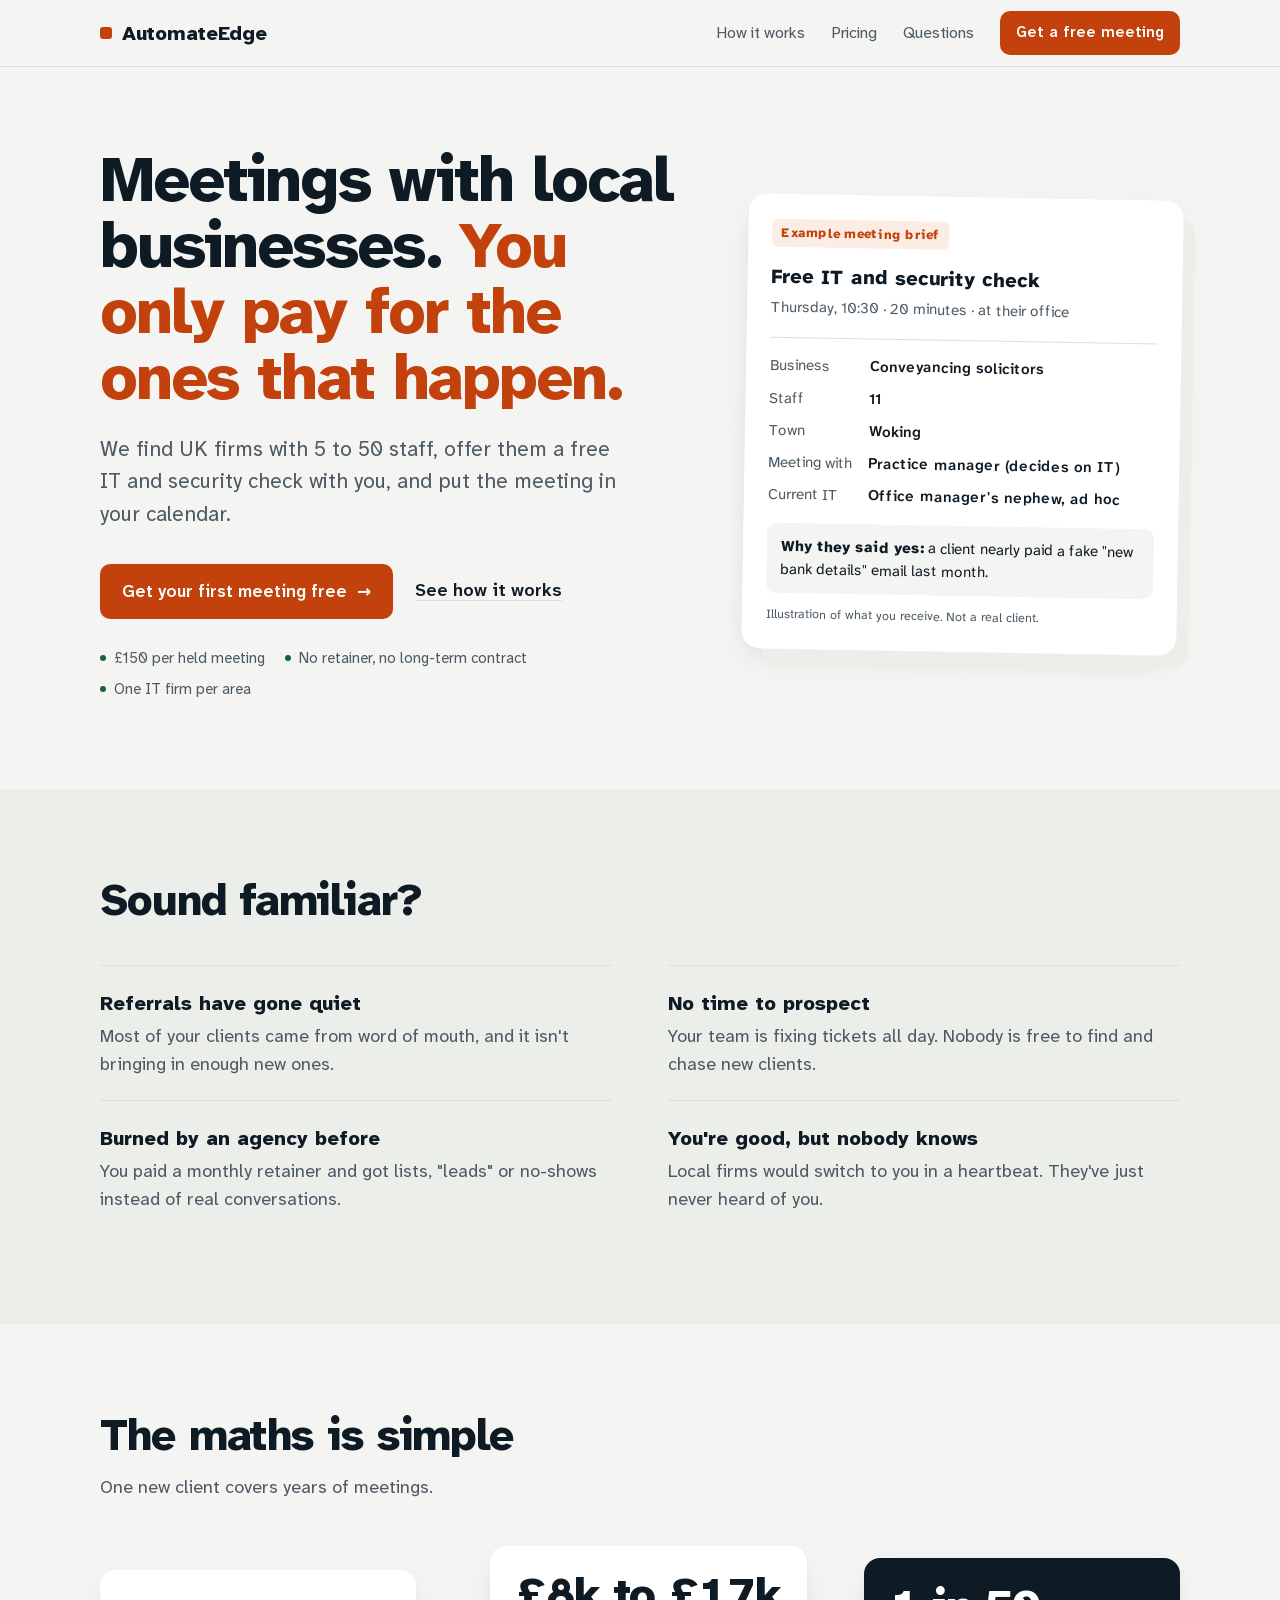
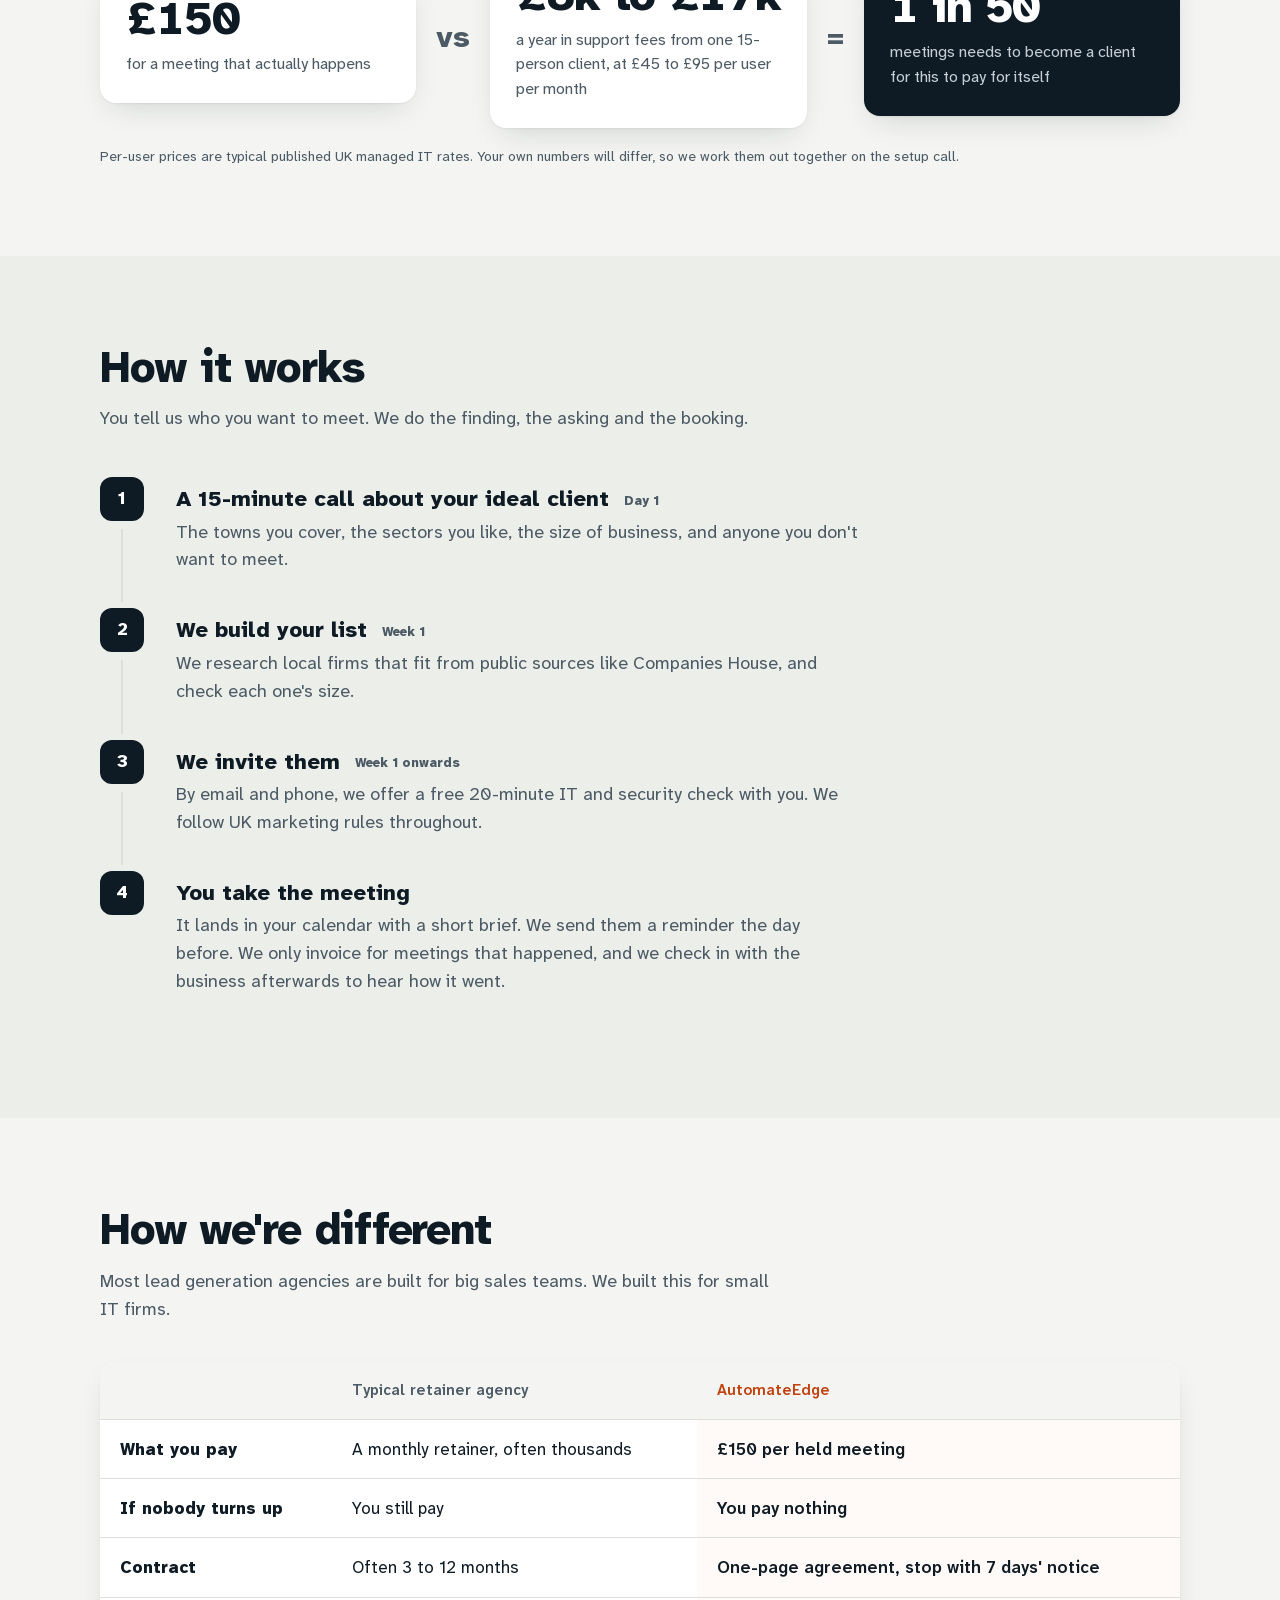
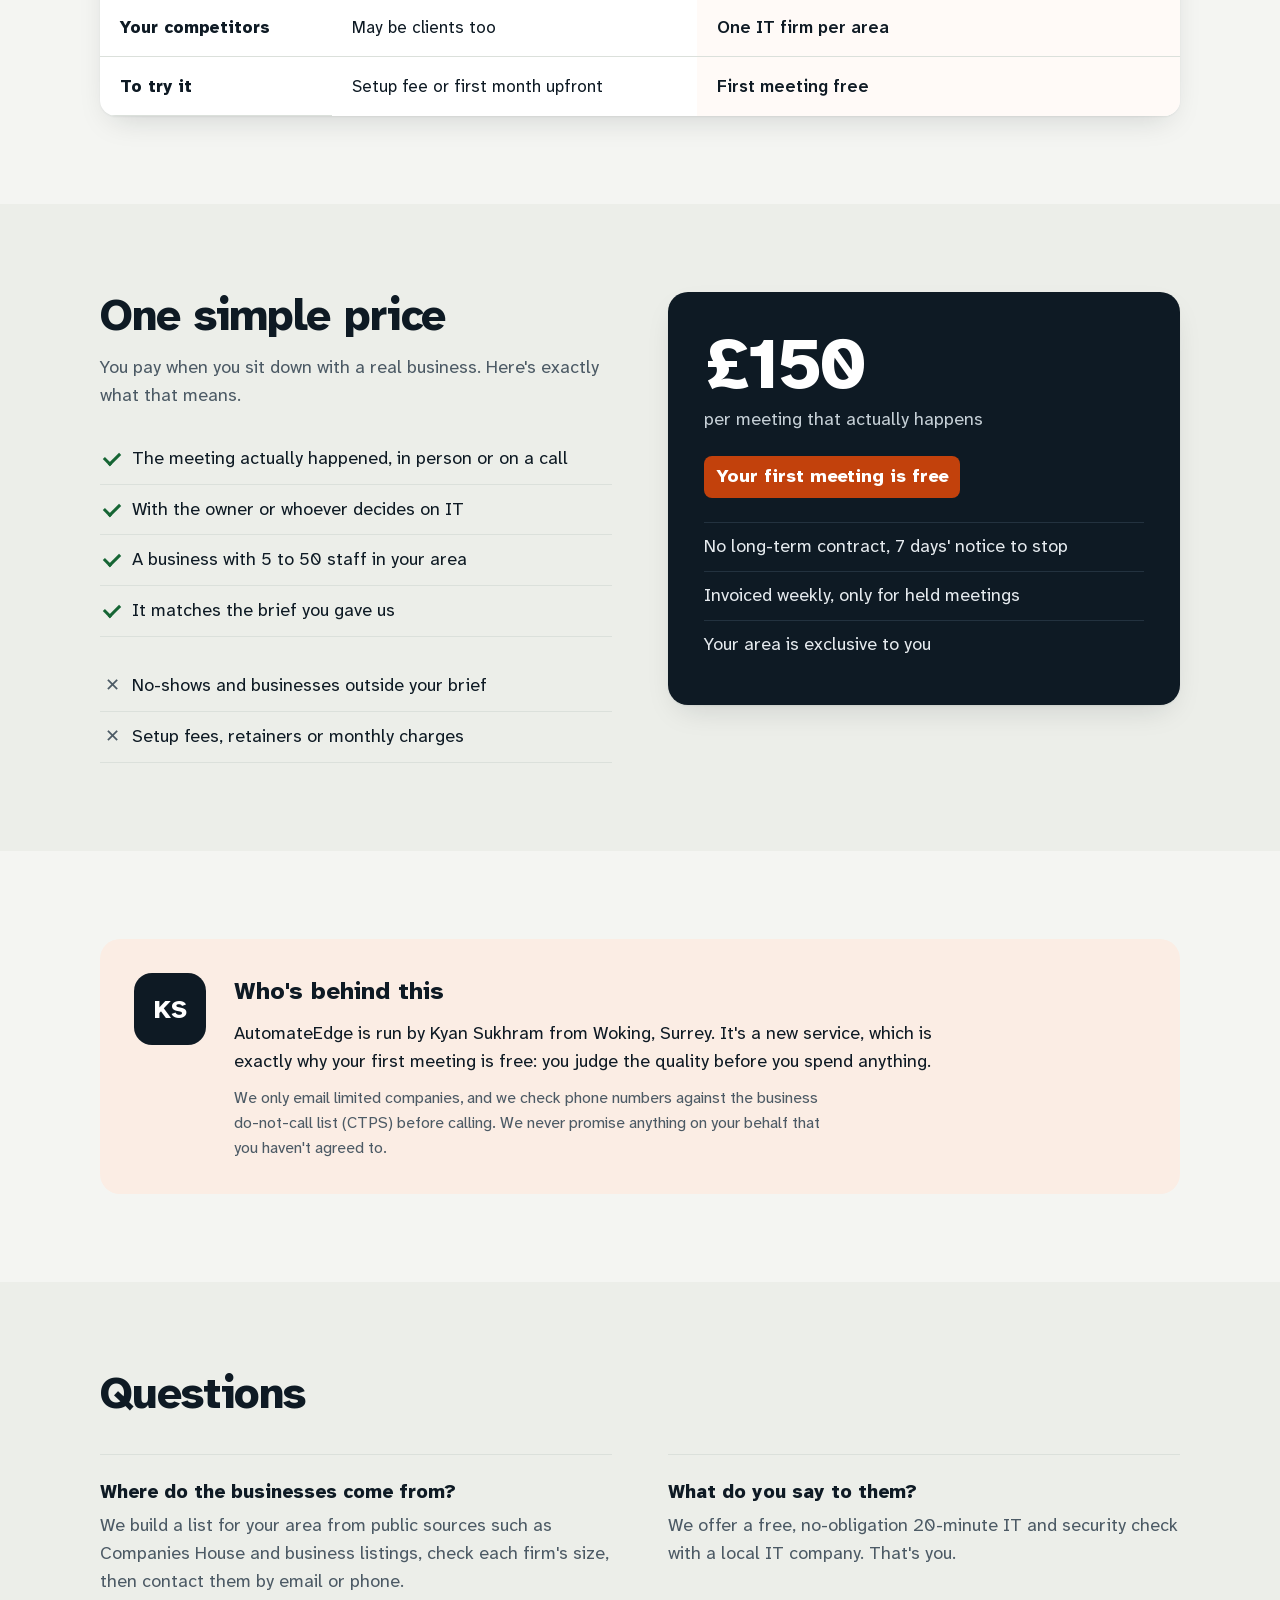
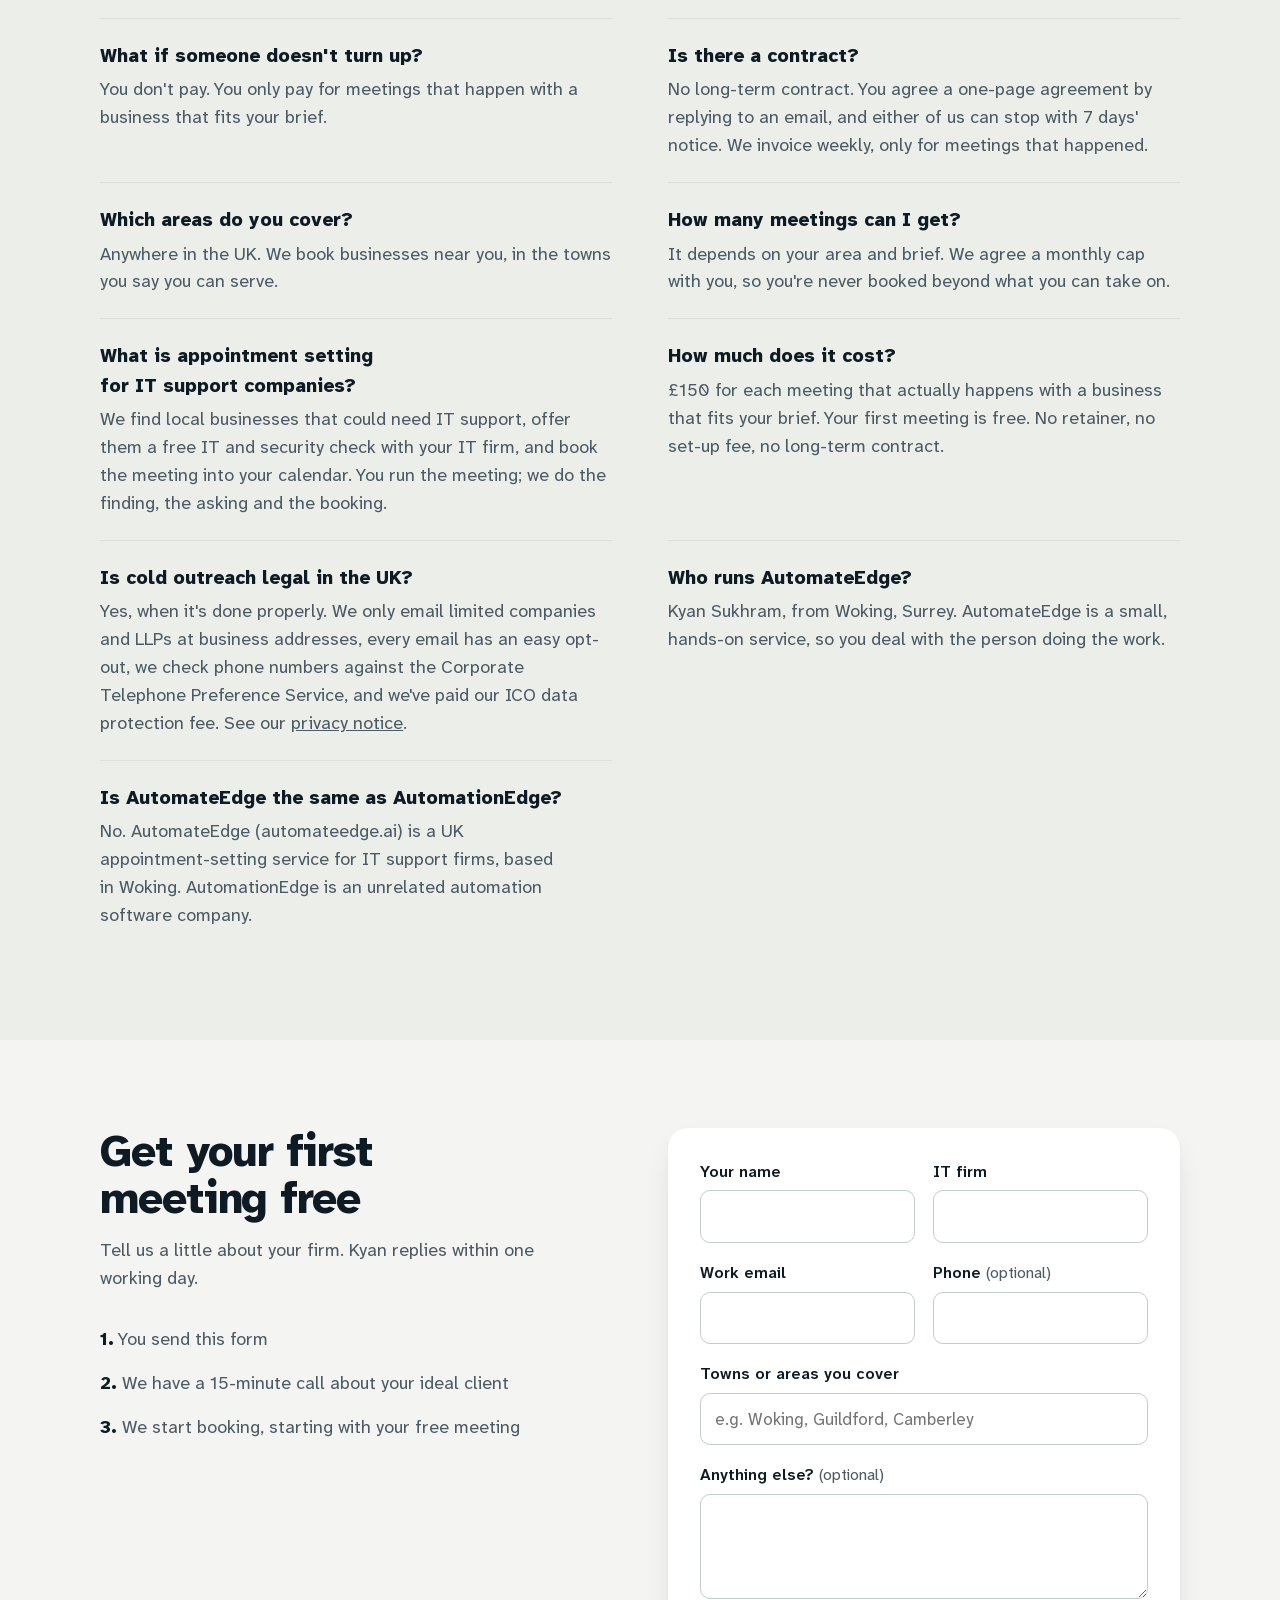
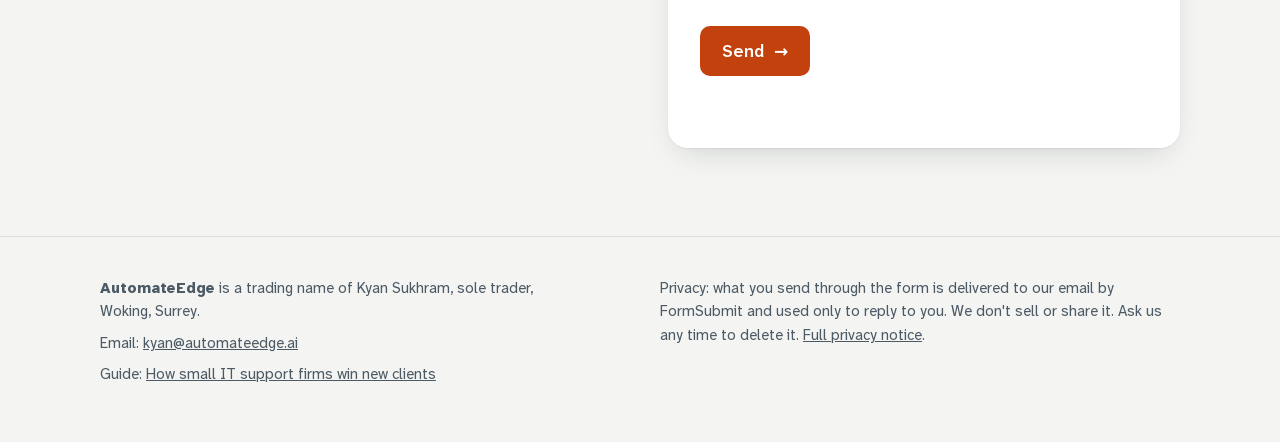
==== commit 3199844f: "feat: guide article 'How small IT support firms win new clients in 2026' + links Co-Authored-By: Cla" ====
--- a/index.html
+++ b/index.html
@@ -370,6 +370,7 @@
     <div>
       <p><strong>AutomateEdge</strong> is a trading name of Kyan Sukhram, sole trader, Woking, Surrey.</p>
       <p>Email: <a href="mailto:kyan@automateedge.ai">kyan@automateedge.ai</a></p>
+      <p>Guide: <a href="win-it-support-clients.html">How small IT support firms win new clients</a></p>
     </div>
     <div>
       <p>Privacy: what you send through the form is delivered to our email by FormSubmit and used only to reply to you. We don't sell or share it. Ask us any time to delete it. <a href="privacy.html">Full privacy notice</a>.</p>
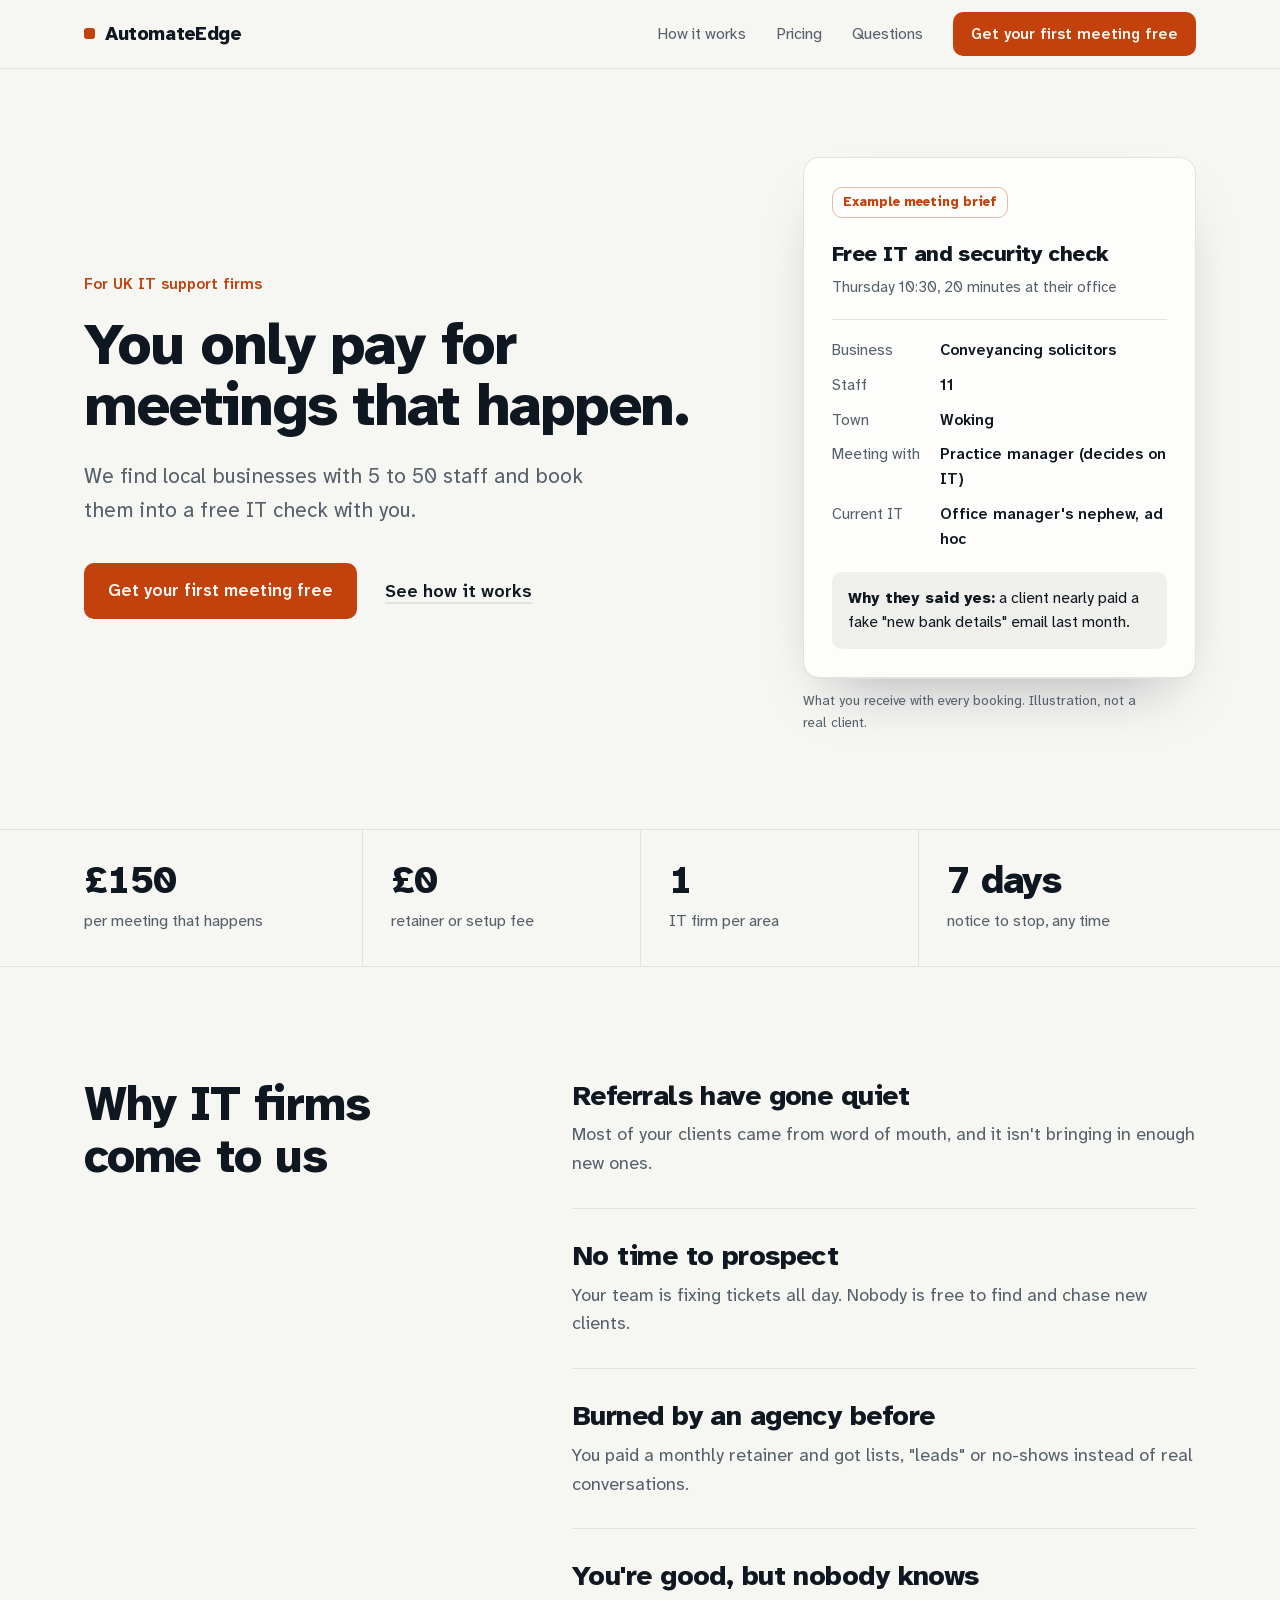
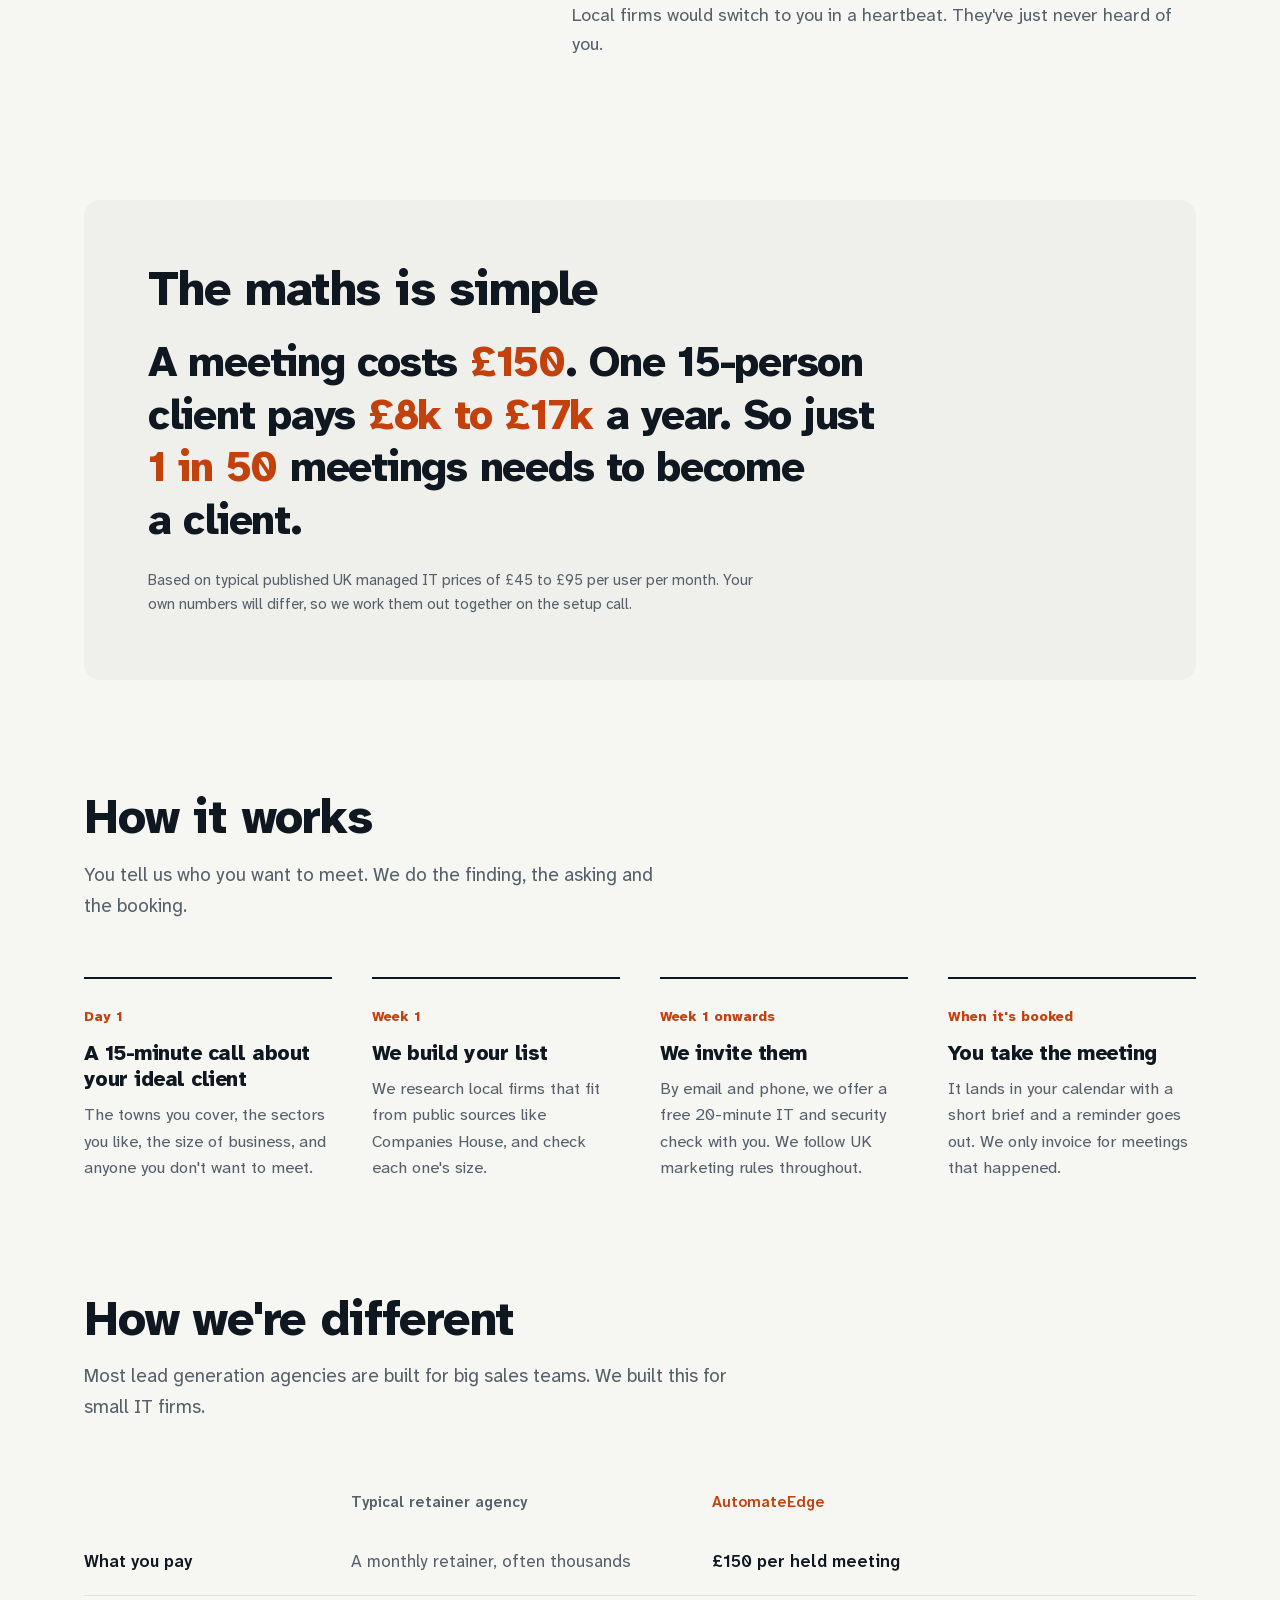
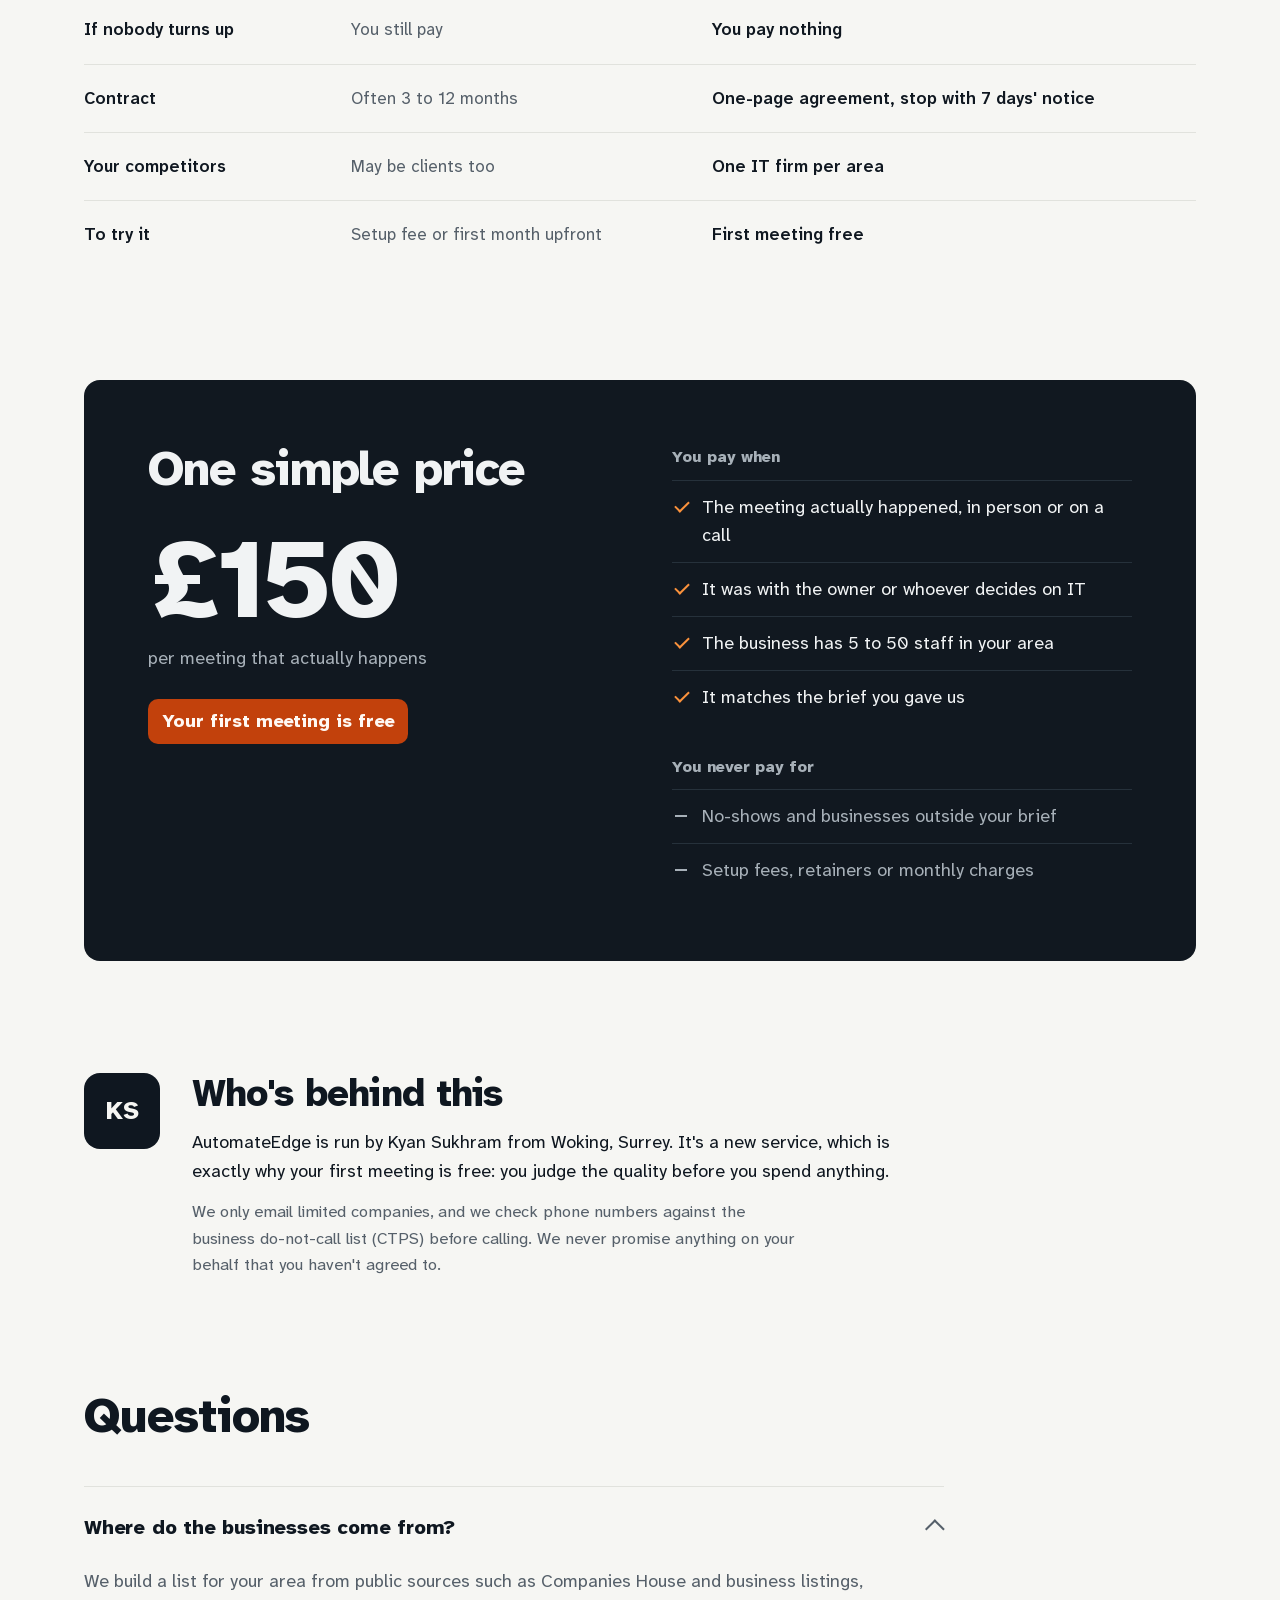
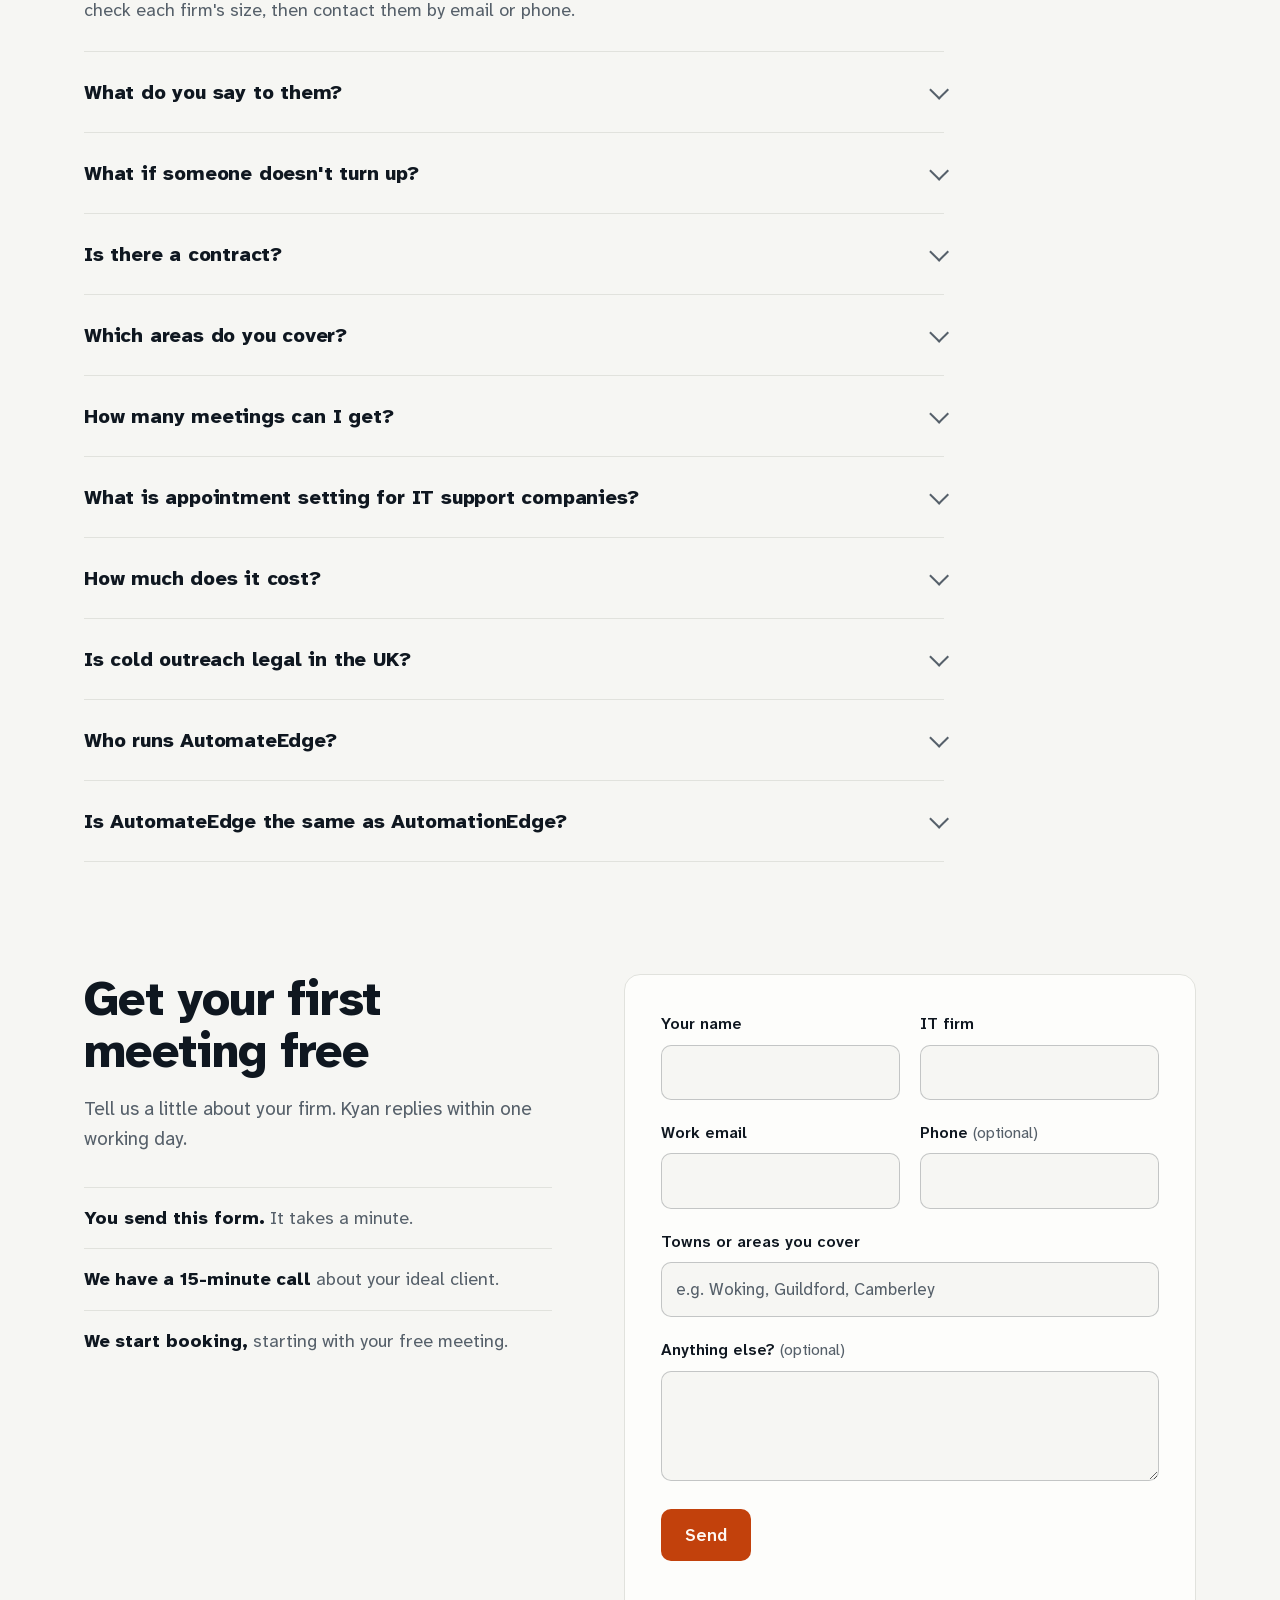
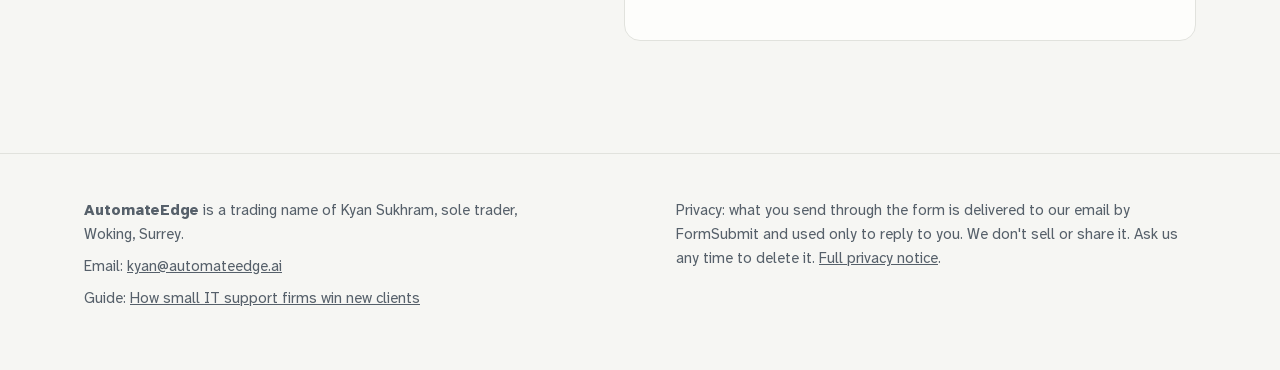
==== commit 09e6a1cf: "feat: premium redesign of homepage (calmer layout, dark mode, FAQ accordion, one CTA label) Co-Autho" ====
--- a/index.html
+++ b/index.html
@@ -3,6 +3,7 @@
 <head>
 <meta charset="utf-8">
 <meta name="viewport" content="width=device-width, initial-scale=1">
+<meta name="color-scheme" content="light dark">
 <title>AutomateEdge | Meetings for IT support firms, pay per meeting held</title>
 <meta name="description" content="We book meetings between UK IT support firms and local businesses with 5 to 50 staff. £150 per meeting that actually happens. First meeting free. No long-term contract.">
 <link rel="canonical" href="https://automateedge.ai/">
@@ -21,158 +22,192 @@
 <link rel="icon" href="assets/favicon.svg" type="image/svg+xml">
 <link href="assets/fonts/fonts.css" rel="stylesheet">
 <style>
+/* Radius rule: containers 16px, controls (buttons, inputs, tags) 10px. One accent: burnt orange. */
 :root{
-  --bg:#f4f5f2;--bg2:#eceee9;--card:#fff;--ink:#0e1a24;--muted:#4c5a65;--line:#dbe0db;
-  --accent:#c2410c;--accent-hover:#9a3412;--soft:#fbede4;--ok:#166534;--err:#b42318;
-  --shadow:0 1px 2px rgba(14,26,36,.06),0 12px 32px -12px rgba(14,26,36,.18);
-  --max:1120px;--ease:cubic-bezier(.2,.7,.2,1)
+  --bg:#f6f6f3;--surface:#fdfdfb;--sunk:#efefeb;--ink:#0f1720;--muted:#56606a;--line:#e1e2dd;
+  --accent:#c2410c;--accent-ink:#c2410c;--accent-hover:#9a3412;--on-accent:#fff8f3;
+  --block:#111820;--block-ink:#f1f3f4;--block-muted:#a7b0b8;--block-line:#26313b;
+  --ok:#166534;--err:#b42318;--focus:#fdba74;
+  --max:1160px;--ease:cubic-bezier(.16,1,.3,1)
+}
+@media (prefers-color-scheme:dark){
+  :root{
+    --bg:#0d1116;--surface:#141a21;--sunk:#10161c;--ink:#eef1f3;--muted:#9aa5ae;--line:#242d36;
+    --accent-ink:#f0743a;--block:#18202a;--block-line:#2c3742;--ok:#4ade80;--err:#f87171
+  }
 }
 *{box-sizing:border-box;margin:0}
 html{scroll-behavior:smooth}
-body{font-family:'Atkinson Hyperlegible Next',system-ui,-apple-system,sans-serif;background:var(--bg);color:var(--ink);font-size:18px;line-height:1.55;-webkit-font-smoothing:antialiased}
+body{font-family:'Atkinson Hyperlegible Next',system-ui,-apple-system,sans-serif;background:var(--bg);color:var(--ink);font-size:18px;line-height:1.6;-webkit-font-smoothing:antialiased}
 a{color:inherit}
-h1,h2,h3{text-wrap:balance}
+h1,h2,h3{text-wrap:balance;font-weight:800;letter-spacing:-.025em}
 p{text-wrap:pretty}
-:focus-visible{outline:3px solid #fdba74;outline-offset:3px;border-radius:6px}
-.skip{position:absolute;left:-999px;top:8px;background:var(--ink);color:#fff;padding:10px 14px;border-radius:8px;z-index:20}
+:focus-visible{outline:3px solid var(--focus);outline-offset:3px;border-radius:6px}
+.skip{position:absolute;left:-999px;top:8px;background:var(--ink);color:var(--bg);padding:10px 14px;border-radius:10px;z-index:20}
 .skip:focus{left:12px}
-.wrap{max-width:var(--max);margin:0 auto;padding-left:20px;padding-right:20px}
+.wrap{max-width:var(--max);margin:0 auto;padding-left:24px;padding-right:24px}
 
 /* header */
-header{position:sticky;top:0;z-index:10;background:rgba(244,245,242,.9);backdrop-filter:blur(10px);border-bottom:1px solid var(--line)}
-.bar{display:flex;align-items:center;justify-content:space-between;height:66px;gap:16px}
-.logo{font-weight:800;font-size:20px;text-decoration:none;letter-spacing:-.015em;display:flex;align-items:center;gap:10px}
-.logo i{width:12px;height:12px;border-radius:3px;background:var(--accent);display:inline-block}
-nav{display:flex;align-items:center;gap:26px;font-size:16px}
+header{position:sticky;top:0;z-index:10;background:color-mix(in srgb,var(--bg) 88%,transparent);backdrop-filter:blur(12px);-webkit-backdrop-filter:blur(12px);border-bottom:1px solid var(--line)}
+.bar{display:flex;align-items:center;justify-content:space-between;height:68px;gap:16px}
+.logo{font-weight:800;font-size:19px;text-decoration:none;letter-spacing:-.02em;display:flex;align-items:center;gap:10px}
+.logo i{width:11px;height:11px;border-radius:3px;background:var(--accent);display:inline-block}
+nav{display:flex;align-items:center;gap:30px;font-size:16px}
 nav a{text-decoration:none;color:var(--muted);transition:color .2s}
 nav a:hover{color:var(--ink)}
 
 /* buttons */
-.btn{display:inline-flex;align-items:center;gap:10px;background:var(--accent);color:#fff;font-weight:600;text-decoration:none;border:0;border-radius:10px;padding:14px 22px;font-size:17px;font-family:inherit;cursor:pointer;min-height:50px;transition:background .2s var(--ease),transform .15s var(--ease)}
+.btn{display:inline-flex;align-items:center;justify-content:center;gap:10px;background:var(--accent);color:var(--on-accent);font-weight:600;text-decoration:none;border:0;border-radius:10px;padding:14px 24px;font-size:17px;font-family:inherit;cursor:pointer;min-height:52px;white-space:nowrap;transition:background .2s var(--ease),transform .15s var(--ease)}
+nav .btn{color:var(--on-accent)}
 .btn:hover{background:var(--accent-hover)}
-.btn:active{transform:translateY(1px) scale(.99)}
-.btn .arr{transition:transform .2s var(--ease)}
-.btn:hover .arr{transform:translateX(3px)}
-.btn.small{padding:10px 16px;font-size:15px;min-height:40px}
-.link{font-weight:600;text-decoration:underline;text-underline-offset:4px;text-decoration-color:var(--line)}
+.btn:active{transform:translateY(1px) scale(.98)}
+.btn.small{padding:10px 18px;font-size:15px;min-height:42px}
+.link{font-weight:600;text-decoration:underline;text-underline-offset:5px;text-decoration-color:var(--line);text-decoration-thickness:2px;transition:text-decoration-color .2s}
 .link:hover{text-decoration-color:var(--accent)}
 
 /* hero */
-.hero{padding-top:80px;padding-bottom:88px;display:grid;grid-template-columns:1.15fr .85fr;gap:56px;align-items:center}
-h1{font-size:clamp(38px,5.6vw,64px);line-height:1.03;letter-spacing:-.03em;font-weight:800}
-h1 em{font-style:normal;color:var(--accent)}
-.lead{font-size:clamp(19px,2vw,21px);color:var(--muted);max-width:42ch;margin-top:22px}
-.cta-row{display:flex;flex-wrap:wrap;align-items:center;gap:22px;margin-top:34px}
-.terms{display:flex;flex-wrap:wrap;gap:8px 20px;margin-top:28px;padding:0;font-size:15px;color:var(--muted)}
-.terms li{list-style:none;display:flex;align-items:center;gap:8px}
-.terms li::before{content:"";width:6px;height:6px;border-radius:50%;background:var(--ok)}
-
-/* example brief card */
-.brief{background:var(--card);border-radius:18px;box-shadow:16px 16px 0 -4px var(--bg2),var(--shadow);padding:24px;position:relative;transform:rotate(1deg)}
-.tag{display:inline-block;font-size:13px;font-weight:700;letter-spacing:.02em;color:var(--accent);background:var(--soft);border-radius:6px;padding:4px 9px}
-.brief h3{font-size:20px;margin:14px 0 4px}
+.hero{padding-top:88px;padding-bottom:96px;display:grid;grid-template-columns:1.25fr .75fr;gap:64px;align-items:center}
+.eyebrow{font-size:15px;font-weight:600;color:var(--accent-ink);margin-bottom:18px}
+h1{font-size:clamp(40px,4.6vw,60px);line-height:1.04;letter-spacing:-.035em}
+.lead{font-size:clamp(19px,1.9vw,21px);color:var(--muted);max-width:40ch;margin-top:24px}
+.cta-row{display:flex;flex-wrap:wrap;align-items:center;gap:28px;margin-top:36px}
+
+/* example brief: a real preview of what the IT firm receives */
+.brief{background:var(--surface);border:1px solid var(--line);border-radius:16px;padding:28px;box-shadow:0 1px 0 var(--line),0 30px 60px -30px color-mix(in srgb,var(--ink) 35%,transparent)}
+.tag{display:inline-block;font-size:13px;font-weight:700;color:var(--accent-ink);border:1px solid color-mix(in srgb,var(--accent) 35%,transparent);border-radius:10px;padding:4px 10px}
+.brief h3{font-size:22px;margin:18px 0 4px}
 .brief .when{color:var(--muted);font-size:15px}
-.brief dl{display:grid;grid-template-columns:auto 1fr;gap:9px 16px;margin-top:18px;padding-top:16px;border-top:1px solid var(--line);font-size:15px}
+.brief dl{display:grid;grid-template-columns:auto 1fr;gap:10px 20px;margin-top:20px;padding-top:18px;border-top:1px solid var(--line);font-size:15.5px}
 .brief dt{color:var(--muted)}
 .brief dd{font-weight:600}
-.brief .why{margin-top:16px;font-size:15px;background:var(--bg);border-radius:10px;padding:12px 14px}
-.brief .fine{font-size:12.5px;color:var(--muted);margin-top:12px}
+.brief .why{margin-top:20px;font-size:15.5px;background:var(--sunk);border-radius:10px;padding:14px 16px}
+.caption{font-size:13.5px;color:var(--muted);margin-top:12px}
+
+/* terms band */
+.band{border-top:1px solid var(--line);border-bottom:1px solid var(--line)}
+.facts{display:grid;grid-template-columns:repeat(4,1fr)}
+.facts div{padding:30px 28px 32px;border-left:1px solid var(--line)}
+.facts div:first-child{border-left:0;padding-left:0}
+.facts b{display:block;font-size:clamp(28px,3vw,38px);font-weight:800;letter-spacing:-.03em;line-height:1.1;font-variant-numeric:tabular-nums}
+.facts span{display:block;color:var(--muted);font-size:16px;margin-top:6px}
 
 /* sections */
-section{padding:88px 0}
-section.alt{background:var(--bg2)}
-h2{font-size:clamp(30px,3.6vw,44px);line-height:1.08;letter-spacing:-.025em;font-weight:800;max-width:20ch}
-.sub{color:var(--muted);margin-top:14px;max-width:58ch}
-
-/* pains */
-.pains{display:grid;grid-template-columns:repeat(2,1fr);gap:0 56px;margin-top:40px;padding:0}
-.pains li{list-style:none;padding:22px 0;border-top:1px solid var(--line)}
-.pains strong{display:block;font-size:20px;margin-bottom:4px}
+section{padding:112px 0}
+h2{font-size:clamp(32px,3.8vw,48px);line-height:1.08;max-width:18ch}
+.sub{color:var(--muted);margin-top:16px;max-width:56ch;font-size:19px}
+
+/* why: sticky heading + statements */
+.why-grid{display:grid;grid-template-columns:.8fr 1.2fr;gap:72px;align-items:start}
+.why-grid h2{position:sticky;top:110px}
+.pains{padding:0}
+.pains li{list-style:none;padding:30px 0;border-top:1px solid var(--line)}
+.pains li:first-child{border-top:0;padding-top:0}
+.pains strong{display:block;font-size:clamp(22px,2.3vw,28px);letter-spacing:-.02em;line-height:1.2;margin-bottom:8px}
 .pains span{color:var(--muted)}
 
-/* maths */
-.maths{display:grid;grid-template-columns:1fr auto 1fr auto 1fr;align-items:center;gap:20px;margin-top:44px}
-.m{background:var(--card);border-radius:16px;padding:26px;box-shadow:var(--shadow)}
-.m .n{font-size:clamp(34px,4vw,46px);font-weight:800;letter-spacing:-.03em;line-height:1;font-variant-numeric:tabular-nums}
-.m p{color:var(--muted);margin-top:10px;font-size:16px}
-.m.hi{background:var(--ink);color:#fff}
-.m.hi p{color:#c5cfd6}
-.op{font-size:30px;font-weight:800;color:var(--muted)}
-.source{font-size:14px;color:var(--muted);margin-top:18px}
-
-/* steps */
-.timeline{margin-top:44px;padding:0;max-width:760px}
-.timeline li{list-style:none;display:grid;grid-template-columns:56px 1fr;gap:20px;padding-bottom:34px;position:relative;counter-increment:t}
-.timeline li::before{content:counter(t);width:44px;height:44px;border-radius:12px;background:var(--ink);color:#fff;font-weight:800;display:grid;place-items:center;font-size:18px}
-.timeline li:not(:last-child)::after{content:"";position:absolute;left:21px;top:52px;bottom:6px;width:2px;background:var(--line)}
-.timeline h3{font-size:22px;line-height:1.25;margin-top:8px}
-.timeline p{color:var(--muted);margin-top:6px}
-.timeline .day{display:inline-block;font-size:13px;font-weight:700;color:var(--muted);margin-left:8px;vertical-align:middle}
+/* maths: one typeset statement */
+.maths{background:var(--sunk);border-radius:16px;padding:clamp(32px,5vw,64px)}
+.equation{font-size:clamp(26px,3.4vw,42px);font-weight:800;letter-spacing:-.03em;line-height:1.25;max-width:26ch;margin-top:20px}
+.equation em{font-style:normal;color:var(--accent-ink)}
+.source{font-size:15px;color:var(--muted);margin-top:22px;max-width:62ch}
+
+/* how: four columns */
+.steps{display:grid;grid-template-columns:repeat(4,1fr);gap:40px;margin-top:56px;padding:0}
+.steps li{list-style:none;border-top:2px solid var(--ink);padding-top:22px}
+.steps .day{font-size:14px;font-weight:700;color:var(--accent-ink)}
+.steps h3{font-size:21px;line-height:1.25;margin-top:10px}
+.steps p{color:var(--muted);margin-top:10px;font-size:16.5px}
 
 /* compare */
-.compare{width:100%;border-collapse:collapse;margin-top:40px;background:var(--card);border-radius:16px;overflow:hidden;box-shadow:var(--shadow);font-size:17px}
-.compare th,.compare td{text-align:left;padding:16px 20px;border-bottom:1px solid var(--line);vertical-align:top}
-.compare thead th{font-size:15px;color:var(--muted);font-weight:600;background:var(--bg)}
-.compare thead th.us{color:var(--accent)}
-.compare td.us{font-weight:600;background:#fffaf7}
-.compare tr:last-child td{border-bottom:0}
-
-/* pricing + who */
-.two{display:grid;grid-template-columns:1fr 1fr;gap:56px;align-items:start}
-.price{background:var(--ink);color:#fff;border-radius:20px;padding:36px;box-shadow:var(--shadow)}
-.price .big{font-size:72px;font-weight:800;letter-spacing:-.035em;line-height:1}
-.price .per{color:#c5cfd6;margin-top:6px}
-.price .free{display:inline-block;background:var(--accent);border-radius:8px;padding:7px 12px;font-weight:700;margin-top:22px}
-.price ul{margin-top:24px;padding:0}
-.price li{list-style:none;padding:10px 0;border-top:1px solid #23323f;color:#e5eaee}
-.ticks{margin-top:24px;padding:0}
-.ticks li{list-style:none;padding:11px 0 11px 32px;border-bottom:1px solid var(--line);position:relative}
-.ticks li::before{content:"";position:absolute;left:4px;top:18px;width:13px;height:7px;border-left:3px solid var(--ok);border-bottom:3px solid var(--ok);transform:rotate(-45deg)}
-.ticks.no li::before{border:0;width:auto;height:auto;transform:none;content:"✕";color:var(--muted);top:11px;left:5px;font-weight:800}
-.who{display:grid;grid-template-columns:auto 1fr;gap:28px;align-items:start;background:var(--soft);border-radius:20px;padding:34px}
-.mono{width:72px;height:72px;border-radius:18px;background:var(--ink);color:#fff;font-weight:800;font-size:26px;display:grid;place-items:center}
-.who h3{font-size:24px}
-.who p{margin-top:10px;max-width:60ch}
-.who .note{font-size:16px;color:var(--muted)}
-
-/* faq as two-column list */
-.faq{display:grid;grid-template-columns:repeat(2,1fr);gap:0 56px;margin-top:36px}
-.faq div{padding:22px 0;border-top:1px solid var(--line)}
-.faq h3{font-size:19px;margin-bottom:6px}
-.faq p{color:var(--muted)}
+.compare{width:100%;border-collapse:collapse;margin-top:48px;font-size:17px}
+.compare th,.compare td{text-align:left;padding:20px 24px 20px 0;border-bottom:1px solid var(--line);vertical-align:top}
+.compare thead th{font-size:15px;color:var(--muted);font-weight:600;padding-bottom:14px}
+.compare thead th.us{color:var(--accent-ink)}
+.compare tbody th{font-weight:600;width:24%}
+.compare td{color:var(--muted)}
+.compare td.us{color:var(--ink);font-weight:600}
+.compare tr:last-child th,.compare tr:last-child td{border-bottom:0}
+
+/* pricing: the one dark block on the page */
+.price{background:var(--block);color:var(--block-ink);border-radius:16px;padding:clamp(32px,5vw,64px);display:grid;grid-template-columns:1fr 1fr;gap:64px;align-items:start}
+.price h2{color:var(--block-ink)}
+.price .big{font-size:clamp(72px,9vw,112px);font-weight:800;letter-spacing:-.045em;line-height:1;margin-top:28px}
+.price .per{color:var(--block-muted);margin-top:8px}
+.price .free{display:inline-block;background:var(--accent);color:var(--on-accent);border-radius:10px;padding:8px 14px;font-weight:700;margin-top:26px}
+.price h3{font-size:16px;font-weight:700;color:var(--block-muted);letter-spacing:0;margin-top:30px}
+.price h3:first-child{margin-top:0}
+.price ul{margin-top:10px;padding:0}
+.price li{list-style:none;padding:12px 0 12px 30px;border-top:1px solid var(--block-line);position:relative}
+.price li::before{content:"";position:absolute;left:3px;top:20px;width:12px;height:6px;border-left:2px solid #fb923c;border-bottom:2px solid #fb923c;transform:rotate(-45deg)}
+.price .no li{color:var(--block-muted)}
+.price .no li::before{width:12px;height:2px;border:0;background:var(--block-muted);transform:none;top:25px}
+
+/* who */
+.who{display:grid;grid-template-columns:auto 1fr;gap:32px;align-items:start;max-width:820px}
+.mono{width:76px;height:76px;border-radius:16px;background:var(--ink);color:var(--bg);font-weight:800;font-size:26px;display:grid;place-items:center}
+.who h2{font-size:clamp(28px,3vw,38px)}
+.who p{margin-top:14px;max-width:62ch}
+.who .note{font-size:16.5px;color:var(--muted)}
+
+/* faq accordion */
+.faq{margin-top:44px;max-width:860px}
+.faq details{border-top:1px solid var(--line)}
+.faq details:last-child{border-bottom:1px solid var(--line)}
+.faq summary{list-style:none;cursor:pointer;display:flex;justify-content:space-between;align-items:center;gap:24px;padding:24px 0;font-size:20px;font-weight:700;letter-spacing:-.01em}
+.faq summary::-webkit-details-marker{display:none}
+.faq summary::after{content:"";flex:none;width:12px;height:12px;border-right:2px solid var(--muted);border-bottom:2px solid var(--muted);transform:rotate(45deg) translateY(-3px);transition:transform .25s var(--ease)}
+.faq details[open] summary::after{transform:rotate(-135deg) translateY(-3px)}
+.faq details p{color:var(--muted);padding:0 0 26px;max-width:66ch}
+.faq a{color:var(--accent-ink)}
 
 /* form */
-form{background:var(--card);border-radius:20px;padding:32px;display:grid;grid-template-columns:1fr 1fr;gap:18px;box-shadow:var(--shadow)}
-label{display:block;font-weight:600;font-size:16px;margin-bottom:6px}
+.start{display:grid;grid-template-columns:.9fr 1.1fr;gap:72px;align-items:start}
+form{background:var(--surface);border:1px solid var(--line);border-radius:16px;padding:36px;display:grid;grid-template-columns:1fr 1fr;gap:20px}
+label{display:block;font-weight:600;font-size:16px;margin-bottom:8px}
 .opt{font-weight:400;color:var(--muted)}
-input,textarea{width:100%;font:inherit;font-size:17px;padding:12px 14px;border:1.5px solid #c5cdc8;border-radius:10px;background:#fff;color:var(--ink);transition:border-color .2s}
-input:focus,textarea:focus{outline:3px solid #fed7aa;border-color:var(--accent)}
+input,textarea{width:100%;font:inherit;font-size:17px;padding:13px 14px;border:1.5px solid color-mix(in srgb,var(--ink) 22%,transparent);border-radius:10px;background:var(--bg);color:var(--ink);transition:border-color .2s}
+input::placeholder{color:var(--muted);opacity:1}
+input:focus,textarea:focus{outline:3px solid color-mix(in srgb,var(--focus) 70%,transparent);border-color:var(--accent)}
 [aria-invalid=true]{border-color:var(--err)}
 .full{grid-column:1/-1}
 .hp{position:absolute;left:-9999px}
 .msg{font-size:16px;min-height:1.4em}
 .msg.ok{color:var(--ok)}.msg.err{color:var(--err)}
-.steps-mini{margin-top:26px;padding:0;color:var(--muted)}
-.steps-mini li{list-style:none;padding:8px 0}
-.steps-mini b{color:var(--ink)}
-
-footer{padding:40px 0 56px;border-top:1px solid var(--line);color:var(--muted);font-size:15px}
-footer .row{display:flex;flex-wrap:wrap;justify-content:space-between;gap:20px}
+.next{margin-top:32px;padding:0;counter-reset:n}
+.next li{list-style:none;padding:16px 0;border-top:1px solid var(--line);color:var(--muted)}
+.next b{color:var(--ink)}
+
+footer{padding:44px 0 60px;border-top:1px solid var(--line);color:var(--muted);font-size:15px}
+footer .row{display:flex;flex-wrap:wrap;justify-content:space-between;gap:24px}
 footer p+p{margin-top:8px}
 footer .row>div{max-width:520px}
 
-@media (max-width:900px){
+@media (prefers-reduced-motion:no-preference){
+  .rise{animation:rise .8s var(--ease) both}
+  .rise.d2{animation-delay:.12s}
+  @keyframes rise{from{opacity:0;transform:translateY(14px)}to{opacity:1;transform:none}}
+}
+@media (max-width:960px){
   nav a:not(.btn){display:none}
-  .hero,.two,form,.pains,.faq{grid-template-columns:1fr}
-  .hero{padding-top:48px;padding-bottom:64px;gap:44px}
-  .brief{transform:none}
-  .maths{grid-template-columns:1fr}
-  .op{text-align:center;line-height:.6}
-  section{padding:64px 0}
-  .price,.who,form{padding:24px}
-  .who{grid-template-columns:1fr}
-  .compare{font-size:15px}
-  .compare th,.compare td{padding:12px}
+  .hero,.why-grid,.price,.start,form{grid-template-columns:1fr}
+  .hero{padding-top:52px;padding-bottom:64px;gap:44px}
+  .why-grid{gap:28px}.why-grid h2{position:static}
+  .facts{grid-template-columns:1fr 1fr}
+  .facts div{padding:22px 0 24px;border-left:0;border-top:1px solid var(--line)}
+  .facts div:nth-child(-n+2){border-top:0}
+  .facts div:nth-child(even){padding-left:20px;border-left:1px solid var(--line)}
+  .steps{grid-template-columns:1fr 1fr;gap:36px 28px}
+  section{padding:72px 0}
+  .price{gap:36px}
+  form{padding:24px}
+  .who{grid-template-columns:1fr;gap:20px}
+  .compare{font-size:15.5px}
+  .compare th,.compare td{padding:16px 14px 16px 0}
+}
+@media (max-width:560px){
+  .wrap{padding-left:16px;padding-right:16px}
+  .steps{grid-template-columns:1fr}
+  .btn.small{padding:9px 14px;font-size:14px}
 }
 </style>
 </head>
@@ -185,45 +220,52 @@
       <a href="#how">How it works</a>
       <a href="#pricing">Pricing</a>
       <a href="#faq">Questions</a>
-      <a class="btn small" href="#start">Get a free meeting</a>
+      <a class="btn small" href="#start">Get your first meeting free</a>
     </nav>
   </div>
 </header>
 
 <main id="main">
   <div class="wrap hero" id="top">
-    <div>
-      <h1>Meetings with local businesses. <em>You only pay for the ones that happen.</em></h1>
-      <p class="lead">We find UK firms with 5 to 50 staff, offer them a free IT and security check with you, and put the meeting in your calendar.</p>
+    <div class="rise">
+      <p class="eyebrow">For UK IT support firms</p>
+      <h1>You only pay for meetings that happen.</h1>
+      <p class="lead">We find local businesses with 5 to 50 staff and book them into a free IT check with you.</p>
       <div class="cta-row">
-        <a class="btn" href="#start">Get your first meeting free <span class="arr" aria-hidden="true">→</span></a>
+        <a class="btn" href="#start">Get your first meeting free</a>
         <a class="link" href="#how">See how it works</a>
       </div>
-      <ul class="terms" aria-label="Key terms">
-        <li>£150 per held meeting</li>
-        <li>No retainer, no long-term contract</li>
-        <li>One IT firm per area</li>
-      </ul>
-    </div>
-    <aside class="brief" aria-label="Example of a meeting brief">
-      <span class="tag">Example meeting brief</span>
-      <h3>Free IT and security check</h3>
-      <p class="when">Thursday, 10:30 · 20 minutes · at their office</p>
-      <dl>
-        <dt>Business</dt><dd>Conveyancing solicitors</dd>
-        <dt>Staff</dt><dd>11</dd>
-        <dt>Town</dt><dd>Woking</dd>
-        <dt>Meeting with</dt><dd>Practice manager (decides on IT)</dd>
-        <dt>Current IT</dt><dd>Office manager's nephew, ad hoc</dd>
-      </dl>
-      <p class="why"><b>Why they said yes:</b> a client nearly paid a fake "new bank details" email last month.</p>
-      <p class="fine">Illustration of what you receive. Not a real client.</p>
-    </aside>
-  </div>
-
-  <section class="alt" aria-labelledby="pain">
-    <div class="wrap">
-      <h2 id="pain">Sound familiar?</h2>
+    </div>
+    <div class="rise d2">
+      <aside class="brief" aria-label="Example of a meeting brief">
+        <span class="tag">Example meeting brief</span>
+        <h3>Free IT and security check</h3>
+        <p class="when">Thursday 10:30, 20 minutes at their office</p>
+        <dl>
+          <dt>Business</dt><dd>Conveyancing solicitors</dd>
+          <dt>Staff</dt><dd>11</dd>
+          <dt>Town</dt><dd>Woking</dd>
+          <dt>Meeting with</dt><dd>Practice manager (decides on IT)</dd>
+          <dt>Current IT</dt><dd>Office manager's nephew, ad hoc</dd>
+        </dl>
+        <p class="why"><b>Why they said yes:</b> a client nearly paid a fake "new bank details" email last month.</p>
+      </aside>
+      <p class="caption">What you receive with every booking. Illustration, not a real client.</p>
+    </div>
+  </div>
+
+  <div class="band" aria-label="Key terms">
+    <div class="wrap facts">
+      <div><b>£150</b><span>per meeting that happens</span></div>
+      <div><b>£0</b><span>retainer or setup fee</span></div>
+      <div><b>1</b><span>IT firm per area</span></div>
+      <div><b>7 days</b><span>notice to stop, any time</span></div>
+    </div>
+  </div>
+
+  <section aria-labelledby="pain">
+    <div class="wrap why-grid">
+      <h2 id="pain">Why IT firms come to us</h2>
       <ul class="pains">
         <li><strong>Referrals have gone quiet</strong><span>Most of your clients came from word of mouth, and it isn't bringing in enough new ones.</span></li>
         <li><strong>No time to prospect</strong><span>Your team is fixing tickets all day. Nobody is free to find and chase new clients.</span></li>
@@ -233,40 +275,33 @@
     </div>
   </section>
 
-  <section aria-labelledby="maths">
-    <div class="wrap">
+  <div class="wrap">
+    <div class="maths" aria-labelledby="maths">
       <h2 id="maths">The maths is simple</h2>
-      <p class="sub">One new client covers years of meetings.</p>
-      <div class="maths">
-        <div class="m"><div class="n">£150</div><p>for a meeting that actually happens</p></div>
-        <div class="op" aria-hidden="true">vs</div>
-        <div class="m"><div class="n">£8k to £17k</div><p>a year in support fees from one 15-person client, at £45 to £95 per user per month</p></div>
-        <div class="op" aria-hidden="true">=</div>
-        <div class="m hi"><div class="n">1 in 50</div><p>meetings needs to become a client for this to pay for itself</p></div>
-      </div>
-      <p class="source">Per-user prices are typical published UK managed IT rates. Your own numbers will differ, so we work them out together on the setup call.</p>
-    </div>
-  </section>
-
-  <section class="alt" id="how" aria-labelledby="how-h">
+      <p class="equation">A meeting costs <em>£150</em>. One 15-person client pays <em>£8k to £17k</em> a year. So just <em>1 in 50</em> meetings needs to become a client.</p>
+      <p class="source">Based on typical published UK managed IT prices of £45 to £95 per user per month. Your own numbers will differ, so we work them out together on the setup call.</p>
+    </div>
+  </div>
+
+  <section id="how" aria-labelledby="how-h">
     <div class="wrap">
       <h2 id="how-h">How it works</h2>
       <p class="sub">You tell us who you want to meet. We do the finding, the asking and the booking.</p>
-      <ol class="timeline">
-        <li><div><h3>A 15-minute call about your ideal client <span class="day">Day 1</span></h3><p>The towns you cover, the sectors you like, the size of business, and anyone you don't want to meet.</p></div></li>
-        <li><div><h3>We build your list <span class="day">Week 1</span></h3><p>We research local firms that fit from public sources like Companies House, and check each one's size.</p></div></li>
-        <li><div><h3>We invite them <span class="day">Week 1 onwards</span></h3><p>By email and phone, we offer a free 20-minute IT and security check with you. We follow UK marketing rules throughout.</p></div></li>
-        <li><div><h3>You take the meeting</h3><p>It lands in your calendar with a short brief. We send them a reminder the day before. We only invoice for meetings that happened, and we check in with the business afterwards to hear how it went.</p></div></li>
+      <ol class="steps">
+        <li><span class="day">Day 1</span><h3>A 15-minute call about your ideal client</h3><p>The towns you cover, the sectors you like, the size of business, and anyone you don't want to meet.</p></li>
+        <li><span class="day">Week 1</span><h3>We build your list</h3><p>We research local firms that fit from public sources like Companies House, and check each one's size.</p></li>
+        <li><span class="day">Week 1 onwards</span><h3>We invite them</h3><p>By email and phone, we offer a free 20-minute IT and security check with you. We follow UK marketing rules throughout.</p></li>
+        <li><span class="day">When it's booked</span><h3>You take the meeting</h3><p>It lands in your calendar with a short brief and a reminder goes out. We only invoice for meetings that happened.</p></li>
       </ol>
     </div>
   </section>
 
-  <section aria-labelledby="cmp">
+  <section aria-labelledby="cmp" style="padding-top:0">
     <div class="wrap">
       <h2 id="cmp">How we're different</h2>
       <p class="sub">Most lead generation agencies are built for big sales teams. We built this for small IT firms.</p>
       <table class="compare">
-        <thead><tr><th scope="col"></th><th scope="col">Typical retainer agency</th><th scope="col" class="us">AutomateEdge</th></tr></thead>
+        <thead><tr><th scope="col"><span class="hp">Topic</span></th><th scope="col">Typical retainer agency</th><th scope="col" class="us">AutomateEdge</th></tr></thead>
         <tbody>
           <tr><th scope="row">What you pay</th><td>A monthly retainer, often thousands</td><td class="us">£150 per held meeting</td></tr>
           <tr><th scope="row">If nobody turns up</th><td>You still pay</td><td class="us">You pay nothing</td></tr>
@@ -278,41 +313,38 @@
     </div>
   </section>
 
-  <section class="alt" id="pricing" aria-labelledby="price-h">
-    <div class="wrap two">
+  <div class="wrap" id="pricing">
+    <div class="price" aria-labelledby="price-h">
       <div>
         <h2 id="price-h">One simple price</h2>
-        <p class="sub">You pay when you sit down with a real business. Here's exactly what that means.</p>
-        <ul class="ticks">
+        <div class="big">£150</div>
+        <div class="per">per meeting that actually happens</div>
+        <div class="free">Your first meeting is free</div>
+      </div>
+      <div>
+        <h3>You pay when</h3>
+        <ul>
           <li>The meeting actually happened, in person or on a call</li>
-          <li>With the owner or whoever decides on IT</li>
-          <li>A business with 5 to 50 staff in your area</li>
+          <li>It was with the owner or whoever decides on IT</li>
+          <li>The business has 5 to 50 staff in your area</li>
           <li>It matches the brief you gave us</li>
         </ul>
-        <ul class="ticks no" aria-label="Never charged">
+        <h3>You never pay for</h3>
+        <ul class="no">
           <li>No-shows and businesses outside your brief</li>
           <li>Setup fees, retainers or monthly charges</li>
         </ul>
       </div>
-      <div class="price">
-        <div class="big">£150</div>
-        <div class="per">per meeting that actually happens</div>
-        <div class="free">Your first meeting is free</div>
-        <ul>
-          <li>No long-term contract, 7 days' notice to stop</li>
-          <li>Invoiced weekly, only for held meetings</li>
-          <li>Your area is exclusive to you</li>
-        </ul>
-      </div>
-    </div>
-  </section>
+    </div>
+  </div>
 
   <section aria-labelledby="who-h">
     <div class="wrap">
       <div class="who">
+        <!-- TODO: replace the monogram with a real photo of Kyan (square, 320x320) -->
         <div class="mono" aria-hidden="true">KS</div>
         <div>
-          <h3 id="who-h">Who's behind this</h3>
+          <h2 id="who-h">Who's behind this</h2>
           <p>AutomateEdge is run by Kyan Sukhram from Woking, Surrey. It's a new service, which is exactly why your first meeting is free: you judge the quality before you spend anything.</p>
           <p class="note">We only email limited companies, and we check phone numbers against the business do-not-call list (CTPS) before calling. We never promise anything on your behalf that you haven't agreed to.</p>
         </div>
@@ -320,34 +352,34 @@
     </div>
   </section>
 
-  <section class="alt" id="faq" aria-labelledby="faq-h">
+  <section id="faq" aria-labelledby="faq-h" style="padding-top:0">
     <div class="wrap">
       <h2 id="faq-h">Questions</h2>
       <div class="faq">
-        <div><h3>Where do the businesses come from?</h3><p>We build a list for your area from public sources such as Companies House and business listings, check each firm's size, then contact them by email or phone.</p></div>
-        <div><h3>What do you say to them?</h3><p>We offer a free, no-obligation 20-minute IT and security check with a local IT company. That's you.</p></div>
-        <div><h3>What if someone doesn't turn up?</h3><p>You don't pay. You only pay for meetings that happen with a business that fits your brief.</p></div>
-        <div><h3>Is there a contract?</h3><p>No long-term contract. You agree a one-page agreement by replying to an email, and either of us can stop with 7 days' notice. We invoice weekly, only for meetings that happened.</p></div>
-        <div><h3>Which areas do you cover?</h3><p>Anywhere in the UK. We book businesses near you, in the towns you say you can serve.</p></div>
-        <div><h3>How many meetings can I get?</h3><p>It depends on your area and brief. We agree a monthly cap with you, so you're never booked beyond what you can take on.</p></div>
-        <div><h3>What is appointment setting for IT support companies?</h3><p>We find local businesses that could need IT support, offer them a free IT and security check with your IT firm, and book the meeting into your calendar. You run the meeting; we do the finding, the asking and the booking.</p></div>
-        <div><h3>How much does it cost?</h3><p>£150 for each meeting that actually happens with a business that fits your brief. Your first meeting is free. No retainer, no set-up fee, no long-term contract.</p></div>
-        <div><h3>Is cold outreach legal in the UK?</h3><p>Yes, when it's done properly. We only email limited companies and LLPs at business addresses, every email has an easy opt-out, we check phone numbers against the Corporate Telephone Preference Service, and we've paid our ICO data protection fee. See our <a href="privacy.html">privacy notice</a>.</p></div>
-        <div><h3>Who runs AutomateEdge?</h3><p>Kyan Sukhram, from Woking, Surrey. AutomateEdge is a small, hands-on service, so you deal with the person doing the work.</p></div>
-        <div><h3>Is AutomateEdge the same as AutomationEdge?</h3><p>No. AutomateEdge (automateedge.ai) is a UK appointment-setting service for IT support firms, based in Woking. AutomationEdge is an unrelated automation software company.</p></div>
-      </div>
-    </div>
-  </section>
-
-  <section id="start" aria-labelledby="start-h">
-    <div class="wrap two">
+        <details open><summary>Where do the businesses come from?</summary><p>We build a list for your area from public sources such as Companies House and business listings, check each firm's size, then contact them by email or phone.</p></details>
+        <details><summary>What do you say to them?</summary><p>We offer a free, no-obligation 20-minute IT and security check with a local IT company. That's you.</p></details>
+        <details><summary>What if someone doesn't turn up?</summary><p>You don't pay. You only pay for meetings that happen with a business that fits your brief.</p></details>
+        <details><summary>Is there a contract?</summary><p>No long-term contract. You agree a one-page agreement by replying to an email, and either of us can stop with 7 days' notice. We invoice weekly, only for meetings that happened.</p></details>
+        <details><summary>Which areas do you cover?</summary><p>Anywhere in the UK. We book businesses near you, in the towns you say you can serve.</p></details>
+        <details><summary>How many meetings can I get?</summary><p>It depends on your area and brief. We agree a monthly cap with you, so you're never booked beyond what you can take on.</p></details>
+        <details><summary>What is appointment setting for IT support companies?</summary><p>We find local businesses that could need IT support, offer them a free IT and security check with your IT firm, and book the meeting into your calendar. You run the meeting; we do the finding, the asking and the booking.</p></details>
+        <details><summary>How much does it cost?</summary><p>£150 for each meeting that actually happens with a business that fits your brief. Your first meeting is free. No retainer, no set-up fee, no long-term contract.</p></details>
+        <details><summary>Is cold outreach legal in the UK?</summary><p>Yes, when it's done properly. We only email limited companies and LLPs at business addresses, every email has an easy opt-out, we check phone numbers against the Corporate Telephone Preference Service, and we've paid our ICO data protection fee. See our <a href="privacy.html">privacy notice</a>.</p></details>
+        <details><summary>Who runs AutomateEdge?</summary><p>Kyan Sukhram, from Woking, Surrey. AutomateEdge is a small, hands-on service, so you deal with the person doing the work.</p></details>
+        <details><summary>Is AutomateEdge the same as AutomationEdge?</summary><p>No. AutomateEdge (automateedge.ai) is a UK appointment-setting service for IT support firms, based in Woking. AutomationEdge is an unrelated automation software company.</p></details>
+      </div>
+    </div>
+  </section>
+
+  <section id="start" aria-labelledby="start-h" style="padding-top:0">
+    <div class="wrap start">
       <div>
         <h2 id="start-h">Get your first meeting free</h2>
         <p class="sub">Tell us a little about your firm. Kyan replies within one working day.</p>
-        <ol class="steps-mini">
-          <li><b>1.</b> You send this form</li>
-          <li><b>2.</b> We have a 15-minute call about your ideal client</li>
-          <li><b>3.</b> We start booking, starting with your free meeting</li>
+        <ol class="next">
+          <li><b>You send this form.</b> It takes a minute.</li>
+          <li><b>We have a 15-minute call</b> about your ideal client.</li>
+          <li><b>We start booking,</b> starting with your free meeting.</li>
         </ol>
       </div>
       <form id="enquiry" novalidate>
@@ -358,7 +390,7 @@
         <div class="full"><label for="area">Towns or areas you cover</label><input id="area" name="area" placeholder="e.g. Woking, Guildford, Camberley" required></div>
         <div class="full"><label for="note">Anything else? <span class="opt">(optional)</span></label><textarea id="note" name="note" rows="3"></textarea></div>
         <input class="hp" name="_honey" tabindex="-1" autocomplete="off" aria-hidden="true">
-        <div class="full"><button class="btn" id="send" type="submit">Send <span class="arr" aria-hidden="true">→</span></button></div>
+        <div class="full"><button class="btn" id="send" type="submit">Send</button></div>
         <p class="msg full" id="msg" role="status" aria-live="polite"></p>
       </form>
     </div>
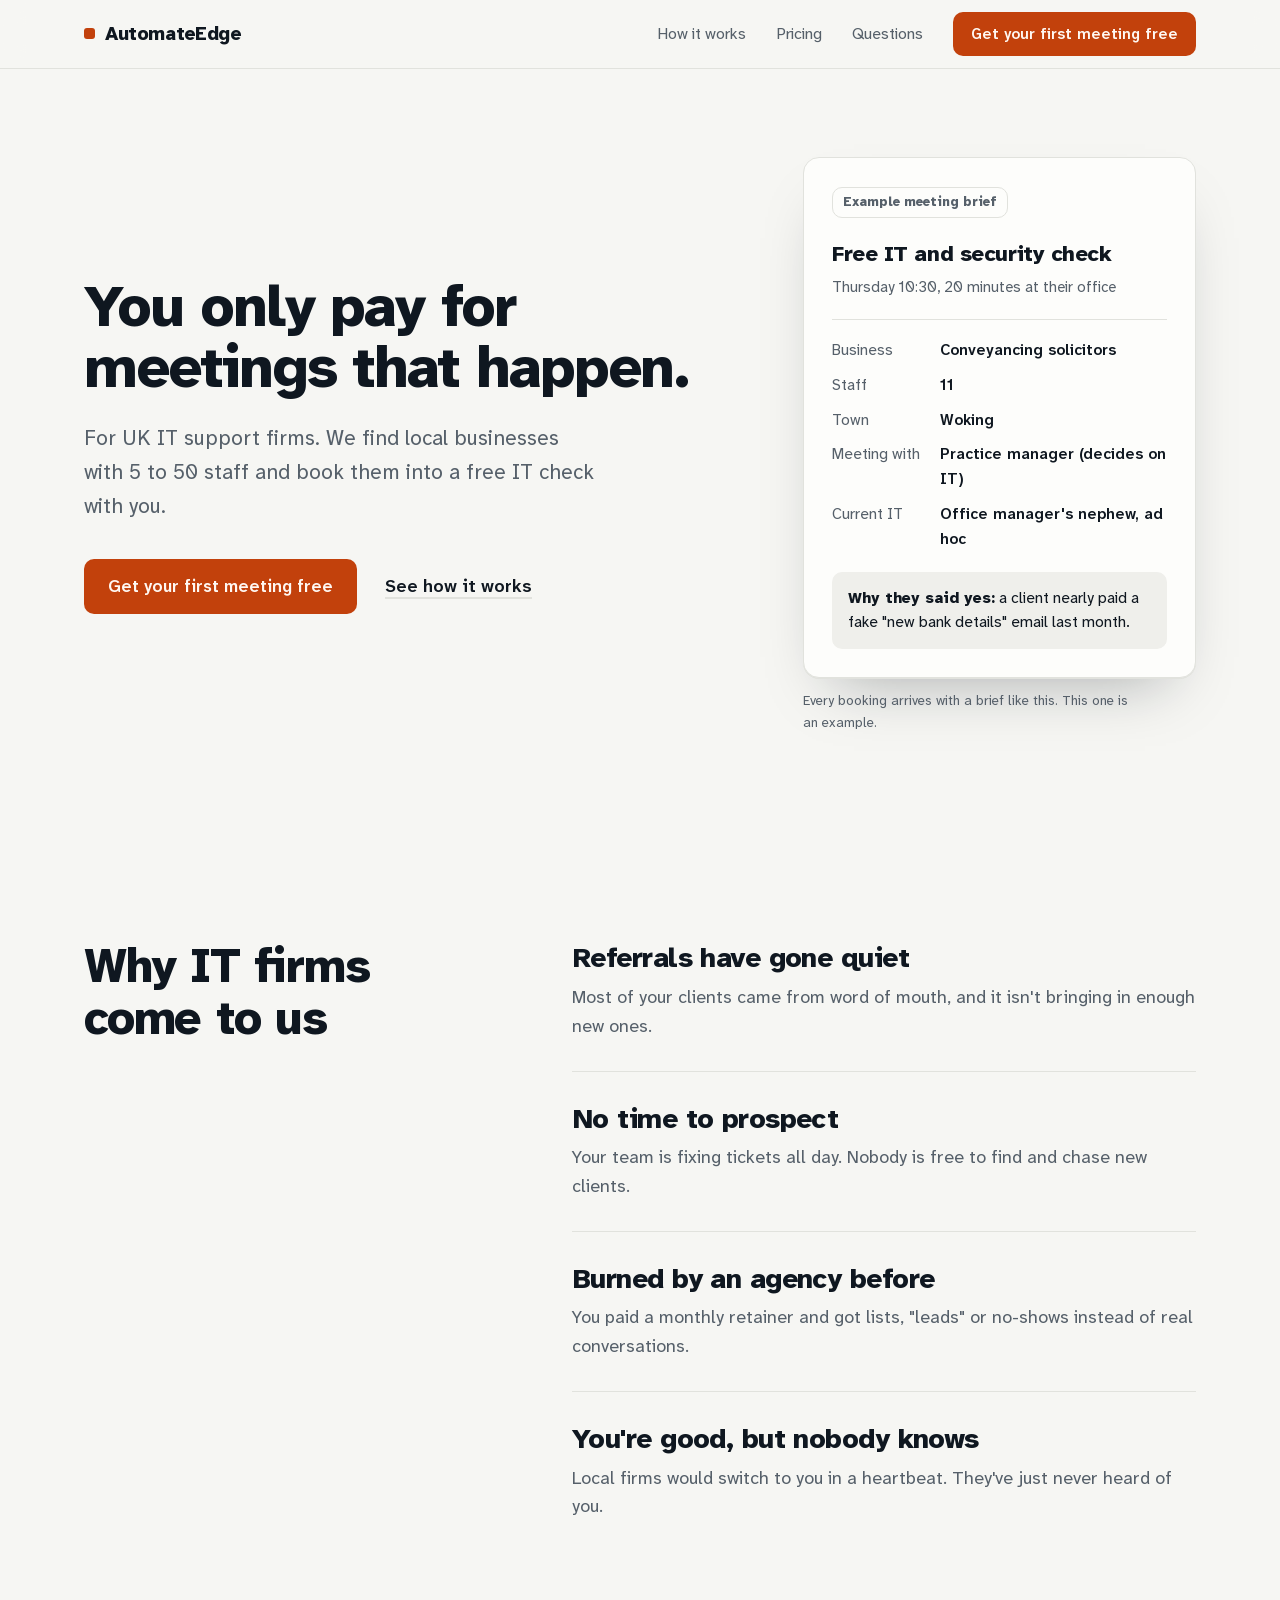
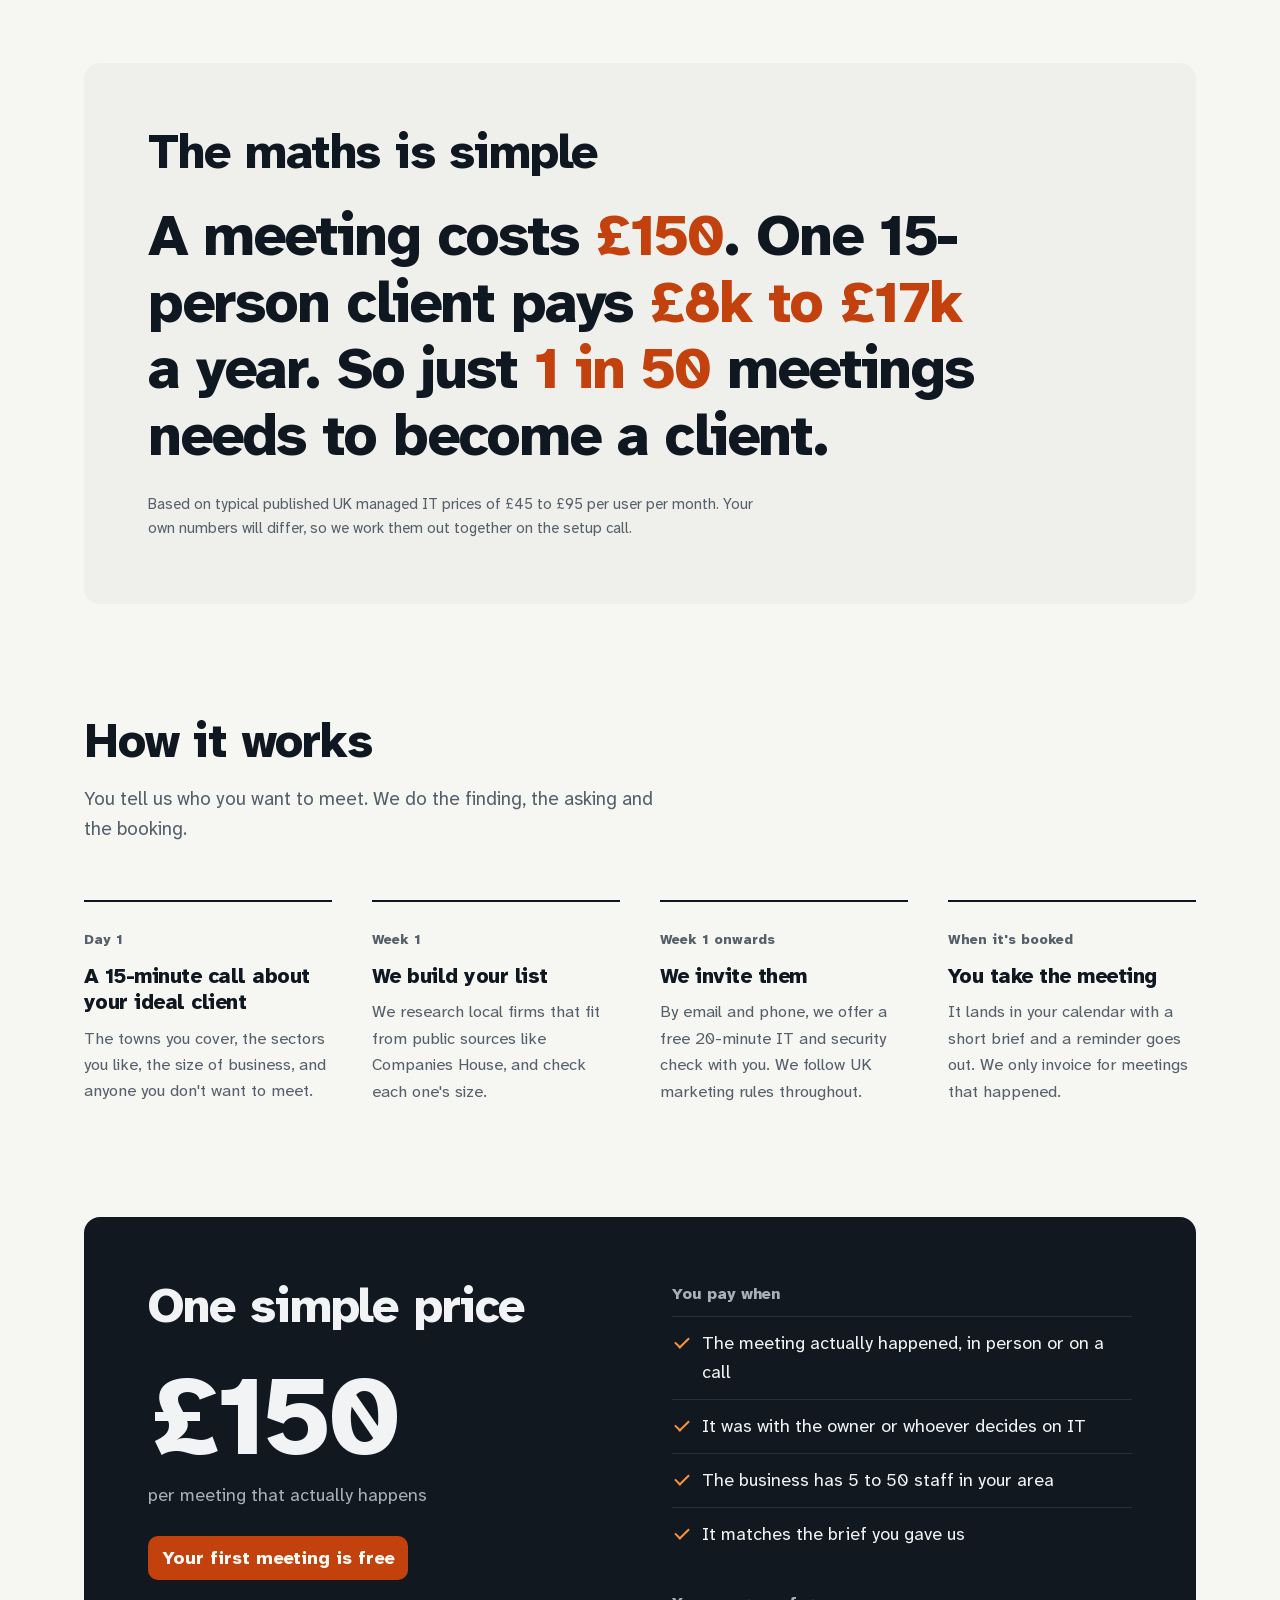
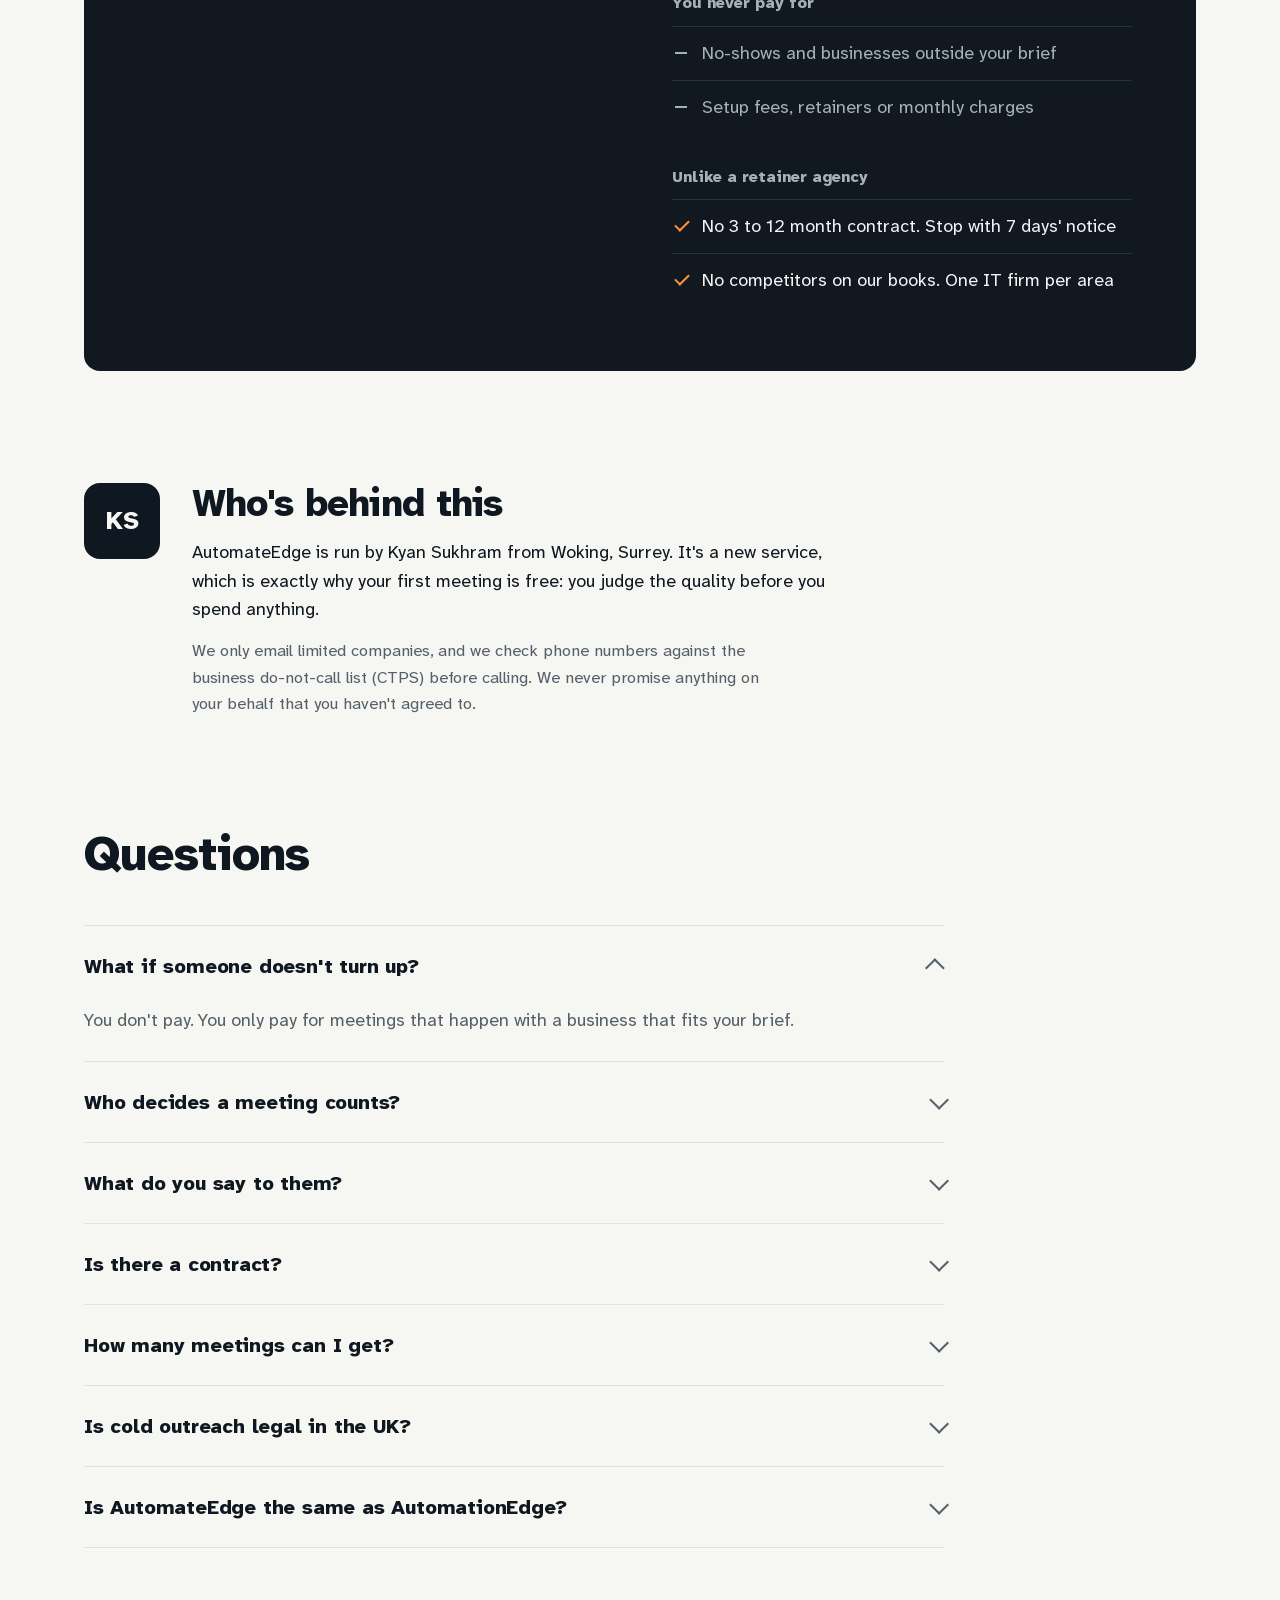
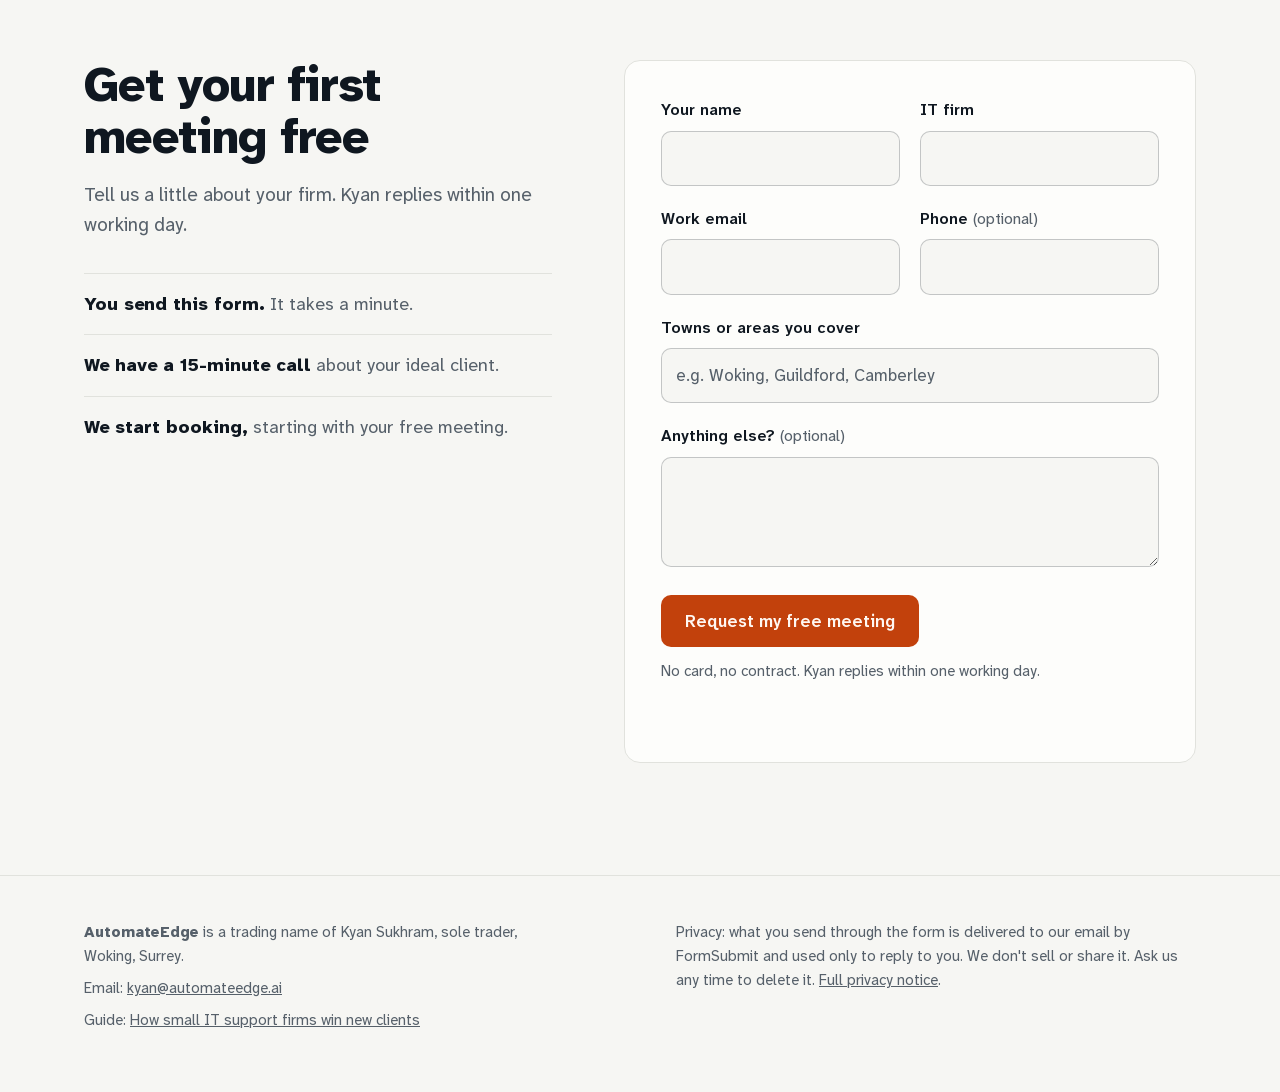
==== commit e895b2b9: "fix: critique pass - cut repetition, merge comparison into pricing, 7-question FAQ, clearer form but" ====
--- a/index.html
+++ b/index.html
@@ -33,13 +33,15 @@
 @media (prefers-color-scheme:dark){
   :root{
     --bg:#0d1116;--surface:#141a21;--sunk:#10161c;--ink:#eef1f3;--muted:#9aa5ae;--line:#242d36;
-    --accent-ink:#f0743a;--block:#18202a;--block-line:#2c3742;--ok:#4ade80;--err:#f87171
+    --accent-ink:#f0743a;--block:#1d2732;--block-line:#33404c;--ok:#4ade80;--err:#f87171
   }
 }
 *{box-sizing:border-box;margin:0}
 html{scroll-behavior:smooth}
 body{font-family:'Atkinson Hyperlegible Next',system-ui,-apple-system,sans-serif;background:var(--bg);color:var(--ink);font-size:18px;line-height:1.6;-webkit-font-smoothing:antialiased}
 a{color:inherit}
+::selection{background:color-mix(in srgb,var(--accent) 22%,transparent);color:var(--ink)}
+input,textarea{caret-color:var(--accent)}
 h1,h2,h3{text-wrap:balance;font-weight:800;letter-spacing:-.025em}
 p{text-wrap:pretty}
 :focus-visible{outline:3px solid var(--focus);outline-offset:3px;border-radius:6px}
@@ -67,15 +69,14 @@
 
 /* hero */
 .hero{padding-top:88px;padding-bottom:96px;display:grid;grid-template-columns:1.25fr .75fr;gap:64px;align-items:center}
-.eyebrow{font-size:15px;font-weight:600;color:var(--accent-ink);margin-bottom:18px}
 h1{font-size:clamp(40px,4.6vw,60px);line-height:1.04;letter-spacing:-.035em}
 .lead{font-size:clamp(19px,1.9vw,21px);color:var(--muted);max-width:40ch;margin-top:24px}
 .cta-row{display:flex;flex-wrap:wrap;align-items:center;gap:28px;margin-top:36px}
 
 /* example brief: a real preview of what the IT firm receives */
 .brief{background:var(--surface);border:1px solid var(--line);border-radius:16px;padding:28px;box-shadow:0 1px 0 var(--line),0 30px 60px -30px color-mix(in srgb,var(--ink) 35%,transparent)}
-.tag{display:inline-block;font-size:13px;font-weight:700;color:var(--accent-ink);border:1px solid color-mix(in srgb,var(--accent) 35%,transparent);border-radius:10px;padding:4px 10px}
-.brief h3{font-size:22px;margin:18px 0 4px}
+.tag{display:inline-block;font-size:13px;font-weight:700;color:var(--muted);border:1px solid var(--line);border-radius:10px;padding:4px 10px}
+.brief-title{font-size:22px;font-weight:800;letter-spacing:-.02em;margin:18px 0 4px}
 .brief .when{color:var(--muted);font-size:15px}
 .brief dl{display:grid;grid-template-columns:auto 1fr;gap:10px 20px;margin-top:20px;padding-top:18px;border-top:1px solid var(--line);font-size:15.5px}
 .brief dt{color:var(--muted)}
@@ -83,13 +84,6 @@
 .brief .why{margin-top:20px;font-size:15.5px;background:var(--sunk);border-radius:10px;padding:14px 16px}
 .caption{font-size:13.5px;color:var(--muted);margin-top:12px}
 
-/* terms band */
-.band{border-top:1px solid var(--line);border-bottom:1px solid var(--line)}
-.facts{display:grid;grid-template-columns:repeat(4,1fr)}
-.facts div{padding:30px 28px 32px;border-left:1px solid var(--line)}
-.facts div:first-child{border-left:0;padding-left:0}
-.facts b{display:block;font-size:clamp(28px,3vw,38px);font-weight:800;letter-spacing:-.03em;line-height:1.1;font-variant-numeric:tabular-nums}
-.facts span{display:block;color:var(--muted);font-size:16px;margin-top:6px}
 
 /* sections */
 section{padding:112px 0}
@@ -107,33 +101,24 @@
 
 /* maths: one typeset statement */
 .maths{background:var(--sunk);border-radius:16px;padding:clamp(32px,5vw,64px)}
-.equation{font-size:clamp(26px,3.4vw,42px);font-weight:800;letter-spacing:-.03em;line-height:1.25;max-width:26ch;margin-top:20px}
+.equation{font-size:clamp(30px,4.6vw,58px);font-weight:800;letter-spacing:-.035em;line-height:1.15;max-width:22ch;margin-top:24px}
 .equation em{font-style:normal;color:var(--accent-ink)}
 .source{font-size:15px;color:var(--muted);margin-top:22px;max-width:62ch}
 
 /* how: four columns */
 .steps{display:grid;grid-template-columns:repeat(4,1fr);gap:40px;margin-top:56px;padding:0}
 .steps li{list-style:none;border-top:2px solid var(--ink);padding-top:22px}
-.steps .day{font-size:14px;font-weight:700;color:var(--accent-ink)}
+.steps .day{font-size:14px;font-weight:700;color:var(--muted)}
 .steps h3{font-size:21px;line-height:1.25;margin-top:10px}
 .steps p{color:var(--muted);margin-top:10px;font-size:16.5px}
 
-/* compare */
-.compare{width:100%;border-collapse:collapse;margin-top:48px;font-size:17px}
-.compare th,.compare td{text-align:left;padding:20px 24px 20px 0;border-bottom:1px solid var(--line);vertical-align:top}
-.compare thead th{font-size:15px;color:var(--muted);font-weight:600;padding-bottom:14px}
-.compare thead th.us{color:var(--accent-ink)}
-.compare tbody th{font-weight:600;width:24%}
-.compare td{color:var(--muted)}
-.compare td.us{color:var(--ink);font-weight:600}
-.compare tr:last-child th,.compare tr:last-child td{border-bottom:0}
 
 /* pricing: the one dark block on the page */
 .price{background:var(--block);color:var(--block-ink);border-radius:16px;padding:clamp(32px,5vw,64px);display:grid;grid-template-columns:1fr 1fr;gap:64px;align-items:start}
 .price h2{color:var(--block-ink)}
 .price .big{font-size:clamp(72px,9vw,112px);font-weight:800;letter-spacing:-.045em;line-height:1;margin-top:28px}
 .price .per{color:var(--block-muted);margin-top:8px}
-.price .free{display:inline-block;background:var(--accent);color:var(--on-accent);border-radius:10px;padding:8px 14px;font-weight:700;margin-top:26px}
+.price .free{display:inline-block;text-decoration:none;background:var(--accent);color:var(--on-accent);border-radius:10px;padding:8px 14px;font-weight:700;margin-top:26px}
 .price h3{font-size:16px;font-weight:700;color:var(--block-muted);letter-spacing:0;margin-top:30px}
 .price h3:first-child{margin-top:0}
 .price ul{margin-top:10px;padding:0}
@@ -146,7 +131,7 @@
 .who{display:grid;grid-template-columns:auto 1fr;gap:32px;align-items:start;max-width:820px}
 .mono{width:76px;height:76px;border-radius:16px;background:var(--ink);color:var(--bg);font-weight:800;font-size:26px;display:grid;place-items:center}
 .who h2{font-size:clamp(28px,3vw,38px)}
-.who p{margin-top:14px;max-width:62ch}
+.who p{margin-top:14px;max-width:58ch}
 .who .note{font-size:16.5px;color:var(--muted)}
 
 /* faq accordion */
@@ -172,6 +157,7 @@
 .full{grid-column:1/-1}
 .hp{position:absolute;left:-9999px}
 .msg{font-size:16px;min-height:1.4em}
+.reassure{font-size:15px;color:var(--muted);margin-top:12px}
 .msg.ok{color:var(--ok)}.msg.err{color:var(--err)}
 .next{margin-top:32px;padding:0;counter-reset:n}
 .next li{list-style:none;padding:16px 0;border-top:1px solid var(--line);color:var(--muted)}
@@ -183,26 +169,20 @@
 footer .row>div{max-width:520px}
 
 @media (prefers-reduced-motion:no-preference){
-  .rise{animation:rise .8s var(--ease) both}
+  .rise{animation:rise .5s var(--ease) both}
   .rise.d2{animation-delay:.12s}
-  @keyframes rise{from{opacity:0;transform:translateY(14px)}to{opacity:1;transform:none}}
+  @keyframes rise{from{transform:translateY(10px)}to{transform:none}}
 }
 @media (max-width:960px){
   nav a:not(.btn){display:none}
   .hero,.why-grid,.price,.start,form{grid-template-columns:1fr}
   .hero{padding-top:52px;padding-bottom:64px;gap:44px}
   .why-grid{gap:28px}.why-grid h2{position:static}
-  .facts{grid-template-columns:1fr 1fr}
-  .facts div{padding:22px 0 24px;border-left:0;border-top:1px solid var(--line)}
-  .facts div:nth-child(-n+2){border-top:0}
-  .facts div:nth-child(even){padding-left:20px;border-left:1px solid var(--line)}
   .steps{grid-template-columns:1fr 1fr;gap:36px 28px}
   section{padding:72px 0}
   .price{gap:36px}
   form{padding:24px}
   .who{grid-template-columns:1fr;gap:20px}
-  .compare{font-size:15.5px}
-  .compare th,.compare td{padding:16px 14px 16px 0}
 }
 @media (max-width:560px){
   .wrap{padding-left:16px;padding-right:16px}
@@ -228,9 +208,8 @@
 <main id="main">
   <div class="wrap hero" id="top">
     <div class="rise">
-      <p class="eyebrow">For UK IT support firms</p>
       <h1>You only pay for meetings that happen.</h1>
-      <p class="lead">We find local businesses with 5 to 50 staff and book them into a free IT check with you.</p>
+      <p class="lead">For UK IT support firms. We find local businesses with 5 to 50 staff and book them into a free IT check with you.</p>
       <div class="cta-row">
         <a class="btn" href="#start">Get your first meeting free</a>
         <a class="link" href="#how">See how it works</a>
@@ -239,7 +218,7 @@
     <div class="rise d2">
       <aside class="brief" aria-label="Example of a meeting brief">
         <span class="tag">Example meeting brief</span>
-        <h3>Free IT and security check</h3>
+        <p class="brief-title">Free IT and security check</p>
         <p class="when">Thursday 10:30, 20 minutes at their office</p>
         <dl>
           <dt>Business</dt><dd>Conveyancing solicitors</dd>
@@ -250,18 +229,10 @@
         </dl>
         <p class="why"><b>Why they said yes:</b> a client nearly paid a fake "new bank details" email last month.</p>
       </aside>
-      <p class="caption">What you receive with every booking. Illustration, not a real client.</p>
-    </div>
-  </div>
-
-  <div class="band" aria-label="Key terms">
-    <div class="wrap facts">
-      <div><b>£150</b><span>per meeting that happens</span></div>
-      <div><b>£0</b><span>retainer or setup fee</span></div>
-      <div><b>1</b><span>IT firm per area</span></div>
-      <div><b>7 days</b><span>notice to stop, any time</span></div>
-    </div>
-  </div>
+      <p class="caption">Every booking arrives with a brief like this. This one is an example.</p>
+    </div>
+  </div>
+
 
   <section aria-labelledby="pain">
     <div class="wrap why-grid">
@@ -296,22 +267,6 @@
     </div>
   </section>
 
-  <section aria-labelledby="cmp" style="padding-top:0">
-    <div class="wrap">
-      <h2 id="cmp">How we're different</h2>
-      <p class="sub">Most lead generation agencies are built for big sales teams. We built this for small IT firms.</p>
-      <table class="compare">
-        <thead><tr><th scope="col"><span class="hp">Topic</span></th><th scope="col">Typical retainer agency</th><th scope="col" class="us">AutomateEdge</th></tr></thead>
-        <tbody>
-          <tr><th scope="row">What you pay</th><td>A monthly retainer, often thousands</td><td class="us">£150 per held meeting</td></tr>
-          <tr><th scope="row">If nobody turns up</th><td>You still pay</td><td class="us">You pay nothing</td></tr>
-          <tr><th scope="row">Contract</th><td>Often 3 to 12 months</td><td class="us">One-page agreement, stop with 7 days' notice</td></tr>
-          <tr><th scope="row">Your competitors</th><td>May be clients too</td><td class="us">One IT firm per area</td></tr>
-          <tr><th scope="row">To try it</th><td>Setup fee or first month upfront</td><td class="us">First meeting free</td></tr>
-        </tbody>
-      </table>
-    </div>
-  </section>
 
   <div class="wrap" id="pricing">
     <div class="price" aria-labelledby="price-h">
@@ -319,7 +274,7 @@
         <h2 id="price-h">One simple price</h2>
         <div class="big">£150</div>
         <div class="per">per meeting that actually happens</div>
-        <div class="free">Your first meeting is free</div>
+        <a class="free" href="#start">Your first meeting is free</a>
       </div>
       <div>
         <h3>You pay when</h3>
@@ -334,6 +289,11 @@
           <li>No-shows and businesses outside your brief</li>
           <li>Setup fees, retainers or monthly charges</li>
         </ul>
+        <h3>Unlike a retainer agency</h3>
+        <ul>
+          <li>No 3 to 12 month contract. Stop with 7 days' notice</li>
+          <li>No competitors on our books. One IT firm per area</li>
+        </ul>
       </div>
     </div>
   </div>
@@ -356,16 +316,12 @@
     <div class="wrap">
       <h2 id="faq-h">Questions</h2>
       <div class="faq">
-        <details open><summary>Where do the businesses come from?</summary><p>We build a list for your area from public sources such as Companies House and business listings, check each firm's size, then contact them by email or phone.</p></details>
+        <details open><summary>What if someone doesn't turn up?</summary><p>You don't pay. You only pay for meetings that happen with a business that fits your brief.</p></details>
+        <details><summary>Who decides a meeting counts?</summary><p>It counts when the business fits your brief, you meet the owner, a director, a partner or an office or operations manager, and the meeting lasts at least 10 minutes in person, by phone or by video. If you think one shouldn't count, tell us within 3 working days.</p></details>
         <details><summary>What do you say to them?</summary><p>We offer a free, no-obligation 20-minute IT and security check with a local IT company. That's you.</p></details>
-        <details><summary>What if someone doesn't turn up?</summary><p>You don't pay. You only pay for meetings that happen with a business that fits your brief.</p></details>
         <details><summary>Is there a contract?</summary><p>No long-term contract. You agree a one-page agreement by replying to an email, and either of us can stop with 7 days' notice. We invoice weekly, only for meetings that happened.</p></details>
-        <details><summary>Which areas do you cover?</summary><p>Anywhere in the UK. We book businesses near you, in the towns you say you can serve.</p></details>
         <details><summary>How many meetings can I get?</summary><p>It depends on your area and brief. We agree a monthly cap with you, so you're never booked beyond what you can take on.</p></details>
-        <details><summary>What is appointment setting for IT support companies?</summary><p>We find local businesses that could need IT support, offer them a free IT and security check with your IT firm, and book the meeting into your calendar. You run the meeting; we do the finding, the asking and the booking.</p></details>
-        <details><summary>How much does it cost?</summary><p>£150 for each meeting that actually happens with a business that fits your brief. Your first meeting is free. No retainer, no set-up fee, no long-term contract.</p></details>
         <details><summary>Is cold outreach legal in the UK?</summary><p>Yes, when it's done properly. We only email limited companies and LLPs at business addresses, every email has an easy opt-out, we check phone numbers against the Corporate Telephone Preference Service, and we've paid our ICO data protection fee. See our <a href="privacy.html">privacy notice</a>.</p></details>
-        <details><summary>Who runs AutomateEdge?</summary><p>Kyan Sukhram, from Woking, Surrey. AutomateEdge is a small, hands-on service, so you deal with the person doing the work.</p></details>
         <details><summary>Is AutomateEdge the same as AutomationEdge?</summary><p>No. AutomateEdge (automateedge.ai) is a UK appointment-setting service for IT support firms, based in Woking. AutomationEdge is an unrelated automation software company.</p></details>
       </div>
     </div>
@@ -390,7 +346,7 @@
         <div class="full"><label for="area">Towns or areas you cover</label><input id="area" name="area" placeholder="e.g. Woking, Guildford, Camberley" required></div>
         <div class="full"><label for="note">Anything else? <span class="opt">(optional)</span></label><textarea id="note" name="note" rows="3"></textarea></div>
         <input class="hp" name="_honey" tabindex="-1" autocomplete="off" aria-hidden="true">
-        <div class="full"><button class="btn" id="send" type="submit">Send</button></div>
+        <div class="full"><button class="btn" id="send" type="submit">Request my free meeting</button><p class="reassure">No card, no contract. Kyan replies within one working day.</p></div>
         <p class="msg full" id="msg" role="status" aria-live="polite"></p>
       </form>
     </div>
